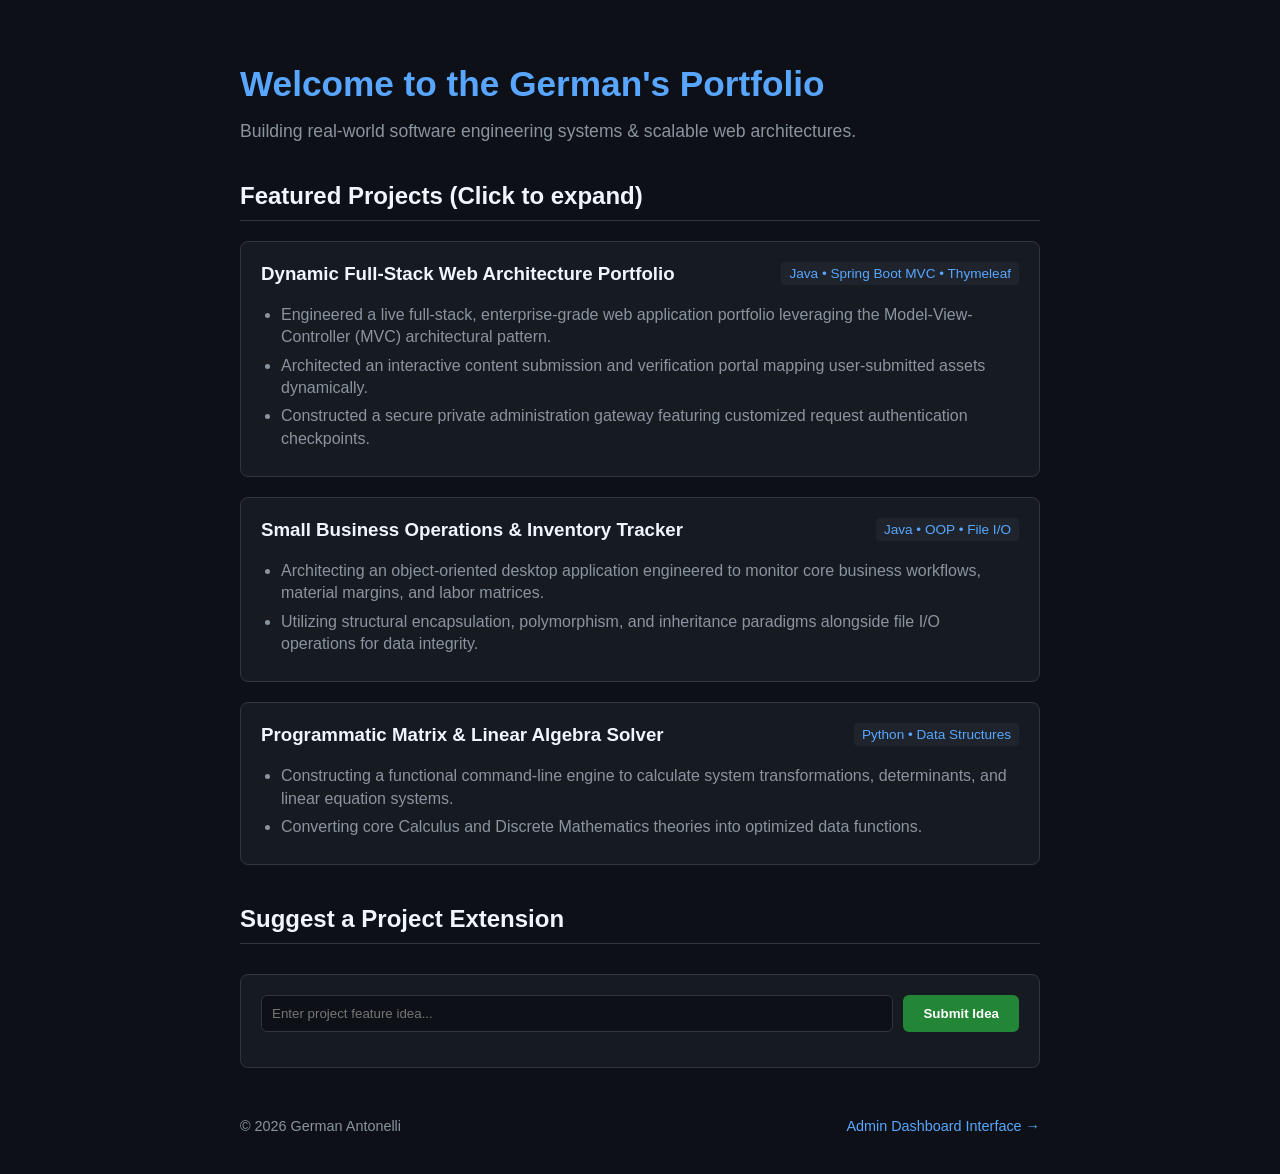
==== index.html @ 32716937 "Fix idea submission endpoint" ====
<!DOCTYPE html>
<html lang="en">
<head>
    <!-- Lets the page display letters and symbols correctly. -->
    <meta charset="UTF-8">

    <!-- Makes the layout fit phones, tablets, and desktop screens. -->
    <meta name="viewport" content="width=device-width, initial-scale=1.0">

    <!-- Text shown in the browser tab. -->
    <title>German Antonelli | Portfolio</title>

    <style>
        /* Include padding and borders inside an element's declared width. */
        * {
            box-sizing: border-box;
        }

        /* Set the default font, colors, and spacing for the entire page. */
        body {
            font-family: 'Segoe UI', sans-serif;
            background-color: #0d1117;
            color: #c9d1d9;
            margin: 0;
            padding: 40px 20px;
        }

        /* Center the page content and prevent it from getting too wide. */
        .container {
            max-width: 800px;
            margin: 0 auto;
        }

        /* Style the main name heading. */
        h1 {
            color: #58a6ff;
            font-size: 2.2rem;
            margin-bottom: 8px;
        }

        /* Style the short description below the name. */
        .subtitle {
            color: #8b949e;
            font-size: 1.1rem;
            margin-bottom: 35px;
        }

        /* Style section headings such as "Featured Projects." */
        h2 {
            color: #f0f6fc;
            border-bottom: 1px solid #30363d;
            padding-bottom: 10px;
            margin-top: 40px;
        }

        /* Give each project its card appearance and hover animation. */
        .project-card {
            background-color: #161b22;
            border: 1px solid #30363d;
            border-radius: 8px;
            padding: 20px;
            margin-bottom: 20px;
            cursor: pointer;
            transition:
                transform 0.2s ease,
                border-color 0.2s ease,
                background-color 0.2s ease;
        }

        /* Highlight a project when hovered over or selected with a keyboard. */
        .project-card:hover,
        .project-card:focus-visible {
            transform: translateY(-2px);
            border-color: #58a6ff;
            background-color: #1f242c;
        }

        /* Place the project title and technology label on the same row. */
        .project-card h3 {
            margin-top: 0;
            color: #f0f6fc;
            display: flex;
            justify-content: space-between;
            align-items: center;
            gap: 15px;
        }

        /* Style the label showing which technologies a project uses. */
        .tech-stack {
            font-size: 0.85rem;
            color: #58a6ff;
            background-color: #1f242c;
            padding: 4px 8px;
            border-radius: 4px;
            font-weight: normal;
        }

        /* Format the lists inside project cards. */
        .project-card ul {
            margin: 10px 0 0;
            padding-left: 20px;
            color: #8b949e;
        }

        /* Add breathing room between project description items. */
        .project-card li {
            margin-bottom: 6px;
            line-height: 1.4;
        }

        /* Give the idea submission form its own card. */
        .form-section {
            background-color: #161b22;
            border: 1px solid #30363d;
            border-radius: 8px;
            padding: 20px;
            margin-top: 30px;
        }

        /* Put the text field and submit button next to each other. */
        .form-group {
            display: flex;
            gap: 10px;
        }

        /* Style the field where visitors type an idea. */
        input[type="text"] {
            flex: 1;
            min-width: 0;
            padding: 10px;
            background-color: #0d1117;
            border: 1px solid #30363d;
            border-radius: 6px;
            color: white;
        }

        /* Style the form's submit button. */
        .submit-btn {
            padding: 10px 20px;
            background-color: #238636;
            color: white;
            border: none;
            border-radius: 6px;
            font-weight: bold;
            cursor: pointer;
        }

        /* Change the button color when hovered over. */
        .submit-btn:hover {
            background-color: #2ea043;
        }

        /* Show that the button is unavailable while a request is running. */
        .submit-btn:disabled {
            opacity: 0.6;
            cursor: wait;
        }

        /* Style the success or error message below the form. */
        #form-status {
            margin-bottom: 0;
            color: #8b949e;
            font-size: 0.9rem;
        }

        /* Arrange the copyright text and admin link in the footer. */
        footer {
            margin-top: 50px;
            display: flex;
            justify-content: space-between;
            gap: 16px;
            color: #8b949e;
            font-size: 0.9rem;
        }

        /* Set the color and remove underlines from links. */
        a {
            color: #58a6ff;
            text-decoration: none;
        }

        /*
         * The modal overlay covers the screen.
         * It starts invisible and does not receive clicks until opened.
         */
        .modal-overlay {
            position: fixed;
            inset: 0;
            padding: 20px;
            background-color: rgba(0, 0, 0, 0.75);
            backdrop-filter: blur(8px);
            display: flex;
            justify-content: center;
            align-items: center;
            opacity: 0;
            pointer-events: none;
            transition: opacity 0.3s ease;
            z-index: 9999;
        }

        /* JavaScript adds this class to show the modal. */
        .modal-overlay.is-active {
            opacity: 1;
            pointer-events: auto;
        }

        /* Style the box displayed in the middle of the modal. */
        .modal-content {
            background-color: #161b22;
            border: 1px solid #30363d;
            padding: 40px;
            border-radius: 12px;
            max-width: 450px;
            width: 100%;
            position: relative;
            text-align: center;
            color: #f0f6fc;
            transform: translateY(20px);
            transition: transform 0.3s ease;
        }

        /* Slide the box into place when the modal opens. */
        .modal-overlay.is-active .modal-content {
            transform: translateY(0);
        }

        /* Position and style the X button in the modal. */
        .close-button {
            position: absolute;
            top: 15px;
            right: 20px;
            background: none;
            border: none;
            color: #8b949e;
            font-size: 28px;
            cursor: pointer;
        }

        /* Brighten the X button when hovered over. */
        .close-button:hover {
            color: #f0f6fc;
        }

        /* Animate the rocket icon in the modal. */
        .spinner-icon {
            font-size: 40px;
            margin-bottom: 15px;
            animation: float 3s ease-in-out infinite;
        }

        /* Style the "Development Phase" label. */
        .modal-status-badge {
            display: inline-block;
            background: #1f242c;
            color: #58a6ff;
            border: 1px solid #30363d;
            padding: 4px 12px;
            border-radius: 20px;
            font-size: 12px;
            font-weight: 600;
            margin: 10px 0 20px;
        }

        /* Create the track behind the decorative progress bar. */
        .progress-bar-container {
            background: #0d1117;
            height: 6px;
            border-radius: 3px;
            margin-top: 25px;
            overflow: hidden;
            border: 1px solid #30363d;
        }

        /* Fill 75% of the decorative progress bar. */
        .progress-bar {
            background: linear-gradient(90deg, #58a6ff, #bc8cff);
            width: 75%;
            height: 100%;
        }

        /* Move the rocket slightly up and down. */
        @keyframes float {
            0%, 100% {
                transform: translateY(0);
            }

            50% {
                transform: translateY(-10px);
            }
        }

        /* Stack elements vertically when the screen is narrow. */
        @media (max-width: 600px) {
            .project-card h3 {
                flex-direction: column;
                align-items: flex-start;
            }

            .form-group {
                flex-direction: column;
            }
        }

        /* Respect a visitor's system setting to reduce animation. */
        @media (prefers-reduced-motion: reduce) {
            *, *::before, *::after {
                animation: none !important;
                transition: none !important;
            }
        }
    </style>
</head>

<body>
    <!-- Main content of the portfolio. -->
    <main class="container">
        <!-- Introduction shown at the top of the page. -->
        <h1>Welcome to the German's Portfolio</h1>
        <p class="subtitle">
            Building real-world software engineering systems &amp; scalable web architectures.
        </p>

        <!-- Project cards open the coming-soon modal when clicked. -->
        <h2>Featured Projects (Click to expand)</h2>

        <!-- Project 1: its data-project-title becomes the modal title. -->
        <div
            class="project-card"
            role="button"
            tabindex="0"
            data-project-title="Dynamic Full-Stack Web Architecture Portfolio"
        >
            <h3>
                Dynamic Full-Stack Web Architecture Portfolio
                <span class="tech-stack">Java • Spring Boot MVC • Thymeleaf</span>
            </h3>
            <ul>
                <li>Engineered a live full-stack, enterprise-grade web application portfolio leveraging the Model-View-Controller (MVC) architectural pattern.</li>
                <li>Architected an interactive content submission and verification portal mapping user-submitted assets dynamically.</li>
                <li>Constructed a secure private administration gateway featuring customized request authentication checkpoints.</li>
            </ul>
        </div>

        <!-- Project 2: the inventory tracker. -->
        <div
            class="project-card"
            role="button"
            tabindex="0"
            data-project-title="Small Business Operations &amp; Inventory Tracker"
        >
            <h3>
                Small Business Operations &amp; Inventory Tracker
                <span class="tech-stack">Java • OOP • File I/O</span>
            </h3>
            <ul>
                <li>Architecting an object-oriented desktop application engineered to monitor core business workflows, material margins, and labor matrices.</li>
                <li>Utilizing structural encapsulation, polymorphism, and inheritance paradigms alongside file I/O operations for data integrity.</li>
            </ul>
        </div>

        <!-- Project 3: the matrix and algebra solver. -->
        <div
            class="project-card"
            role="button"
            tabindex="0"
            data-project-title="Programmatic Matrix &amp; Linear Algebra Solver"
        >
            <h3>
                Programmatic Matrix &amp; Linear Algebra Solver
                <span class="tech-stack">Python • Data Structures</span>
            </h3>
            <ul>
                <li>Constructing a functional command-line engine to calculate system transformations, determinants, and linear equation systems.</li>
                <li>Converting core Calculus and Discrete Mathematics theories into optimized data functions.</li>
            </ul>
        </div>

        <!-- Visitors can send a project idea to the backend through this form. -->
        <h2>Suggest a Project Extension</h2>
        <div class="form-section">
            <form id="idea-form" class="form-group">
                <!-- The required field prevents an empty submission. -->
                <input
                    type="text"
                    name="idea"
                    aria-label="Project feature idea"
                    placeholder="Enter project feature idea..."
                    required
                >

                <!-- JavaScript temporarily disables this button during submission. -->
                <button type="submit" class="submit-btn">Submit Idea</button>
            </form>

            <!-- JavaScript writes submission updates here. -->
            <p id="form-status" role="status" aria-live="polite"></p>
        </div>

        <!-- The admin link expects a login.html file in this directory. -->
        <footer>
            <span>© 2026 German Antonelli</span>
            <a href="./login.html">Admin Dashboard Interface →</a>
        </footer>
    </main>

    <!-- Hidden modal that appears when someone opens a project card. -->
    <div id="coming-soon-modal" class="modal-overlay" aria-hidden="true">
        <div
            class="modal-content"
            role="dialog"
            aria-modal="true"
            aria-labelledby="modal-project-title"
            tabindex="-1"
        >
            <!-- Button used to close the modal. -->
            <button id="close-modal-btn" class="close-button" aria-label="Close modal">
                &times;
            </button>

            <!-- Decorative icon and project status. -->
            <div class="spinner-icon" aria-hidden="true">🚀</div>
            <h2 id="modal-project-title">Project Name</h2>
            <p class="modal-status-badge">Development Phase</p>

            <!-- Message displayed for every project. -->
            <p>
                I am currently polishing the code and fine-tuning the details
                for this project. Check back soon for the live interactive demo!
            </p>

            <!-- Decorative progress bar; its percentage is set in the CSS. -->
            <div class="progress-bar-container">
                <div class="progress-bar"></div>
            </div>
        </div>
    </div>

    <script>
        // Base URL of the backend that receives project ideas.
        const API_BASE_URL = 'https://portfolio-j3hj.onrender.com';

        // Save references to modal elements used by multiple functions.
        const modal = document.getElementById('coming-soon-modal');
        const modalTitle = document.getElementById('modal-project-title');
        const closeBtn = document.getElementById('close-modal-btn');

        // Remember which project card was selected so focus can return to it.
        let previousFocus;

        // Display the modal and insert the selected project's title.
        function openModal(card) {
            previousFocus = card;
            modalTitle.textContent = card.dataset.projectTitle;
            modal.classList.add('is-active');
            modal.setAttribute('aria-hidden', 'false');
            closeBtn.focus();
        }

        // Hide the modal and return keyboard focus to the project card.
        function closeModal() {
            modal.classList.remove('is-active');
            modal.setAttribute('aria-hidden', 'true');
            previousFocus?.focus();
        }

        // Set up mouse and keyboard activation for every project card.
        document.querySelectorAll('.project-card').forEach(card => {
            // Open the modal when the card is clicked.
            card.addEventListener('click', () => openModal(card));

            // Enter and Space also open the modal for keyboard users.
            card.addEventListener('keydown', event => {
                if (event.key === 'Enter' || event.key === ' ') {
                    event.preventDefault();
                    openModal(card);
                }
            });
        });

        // Close the modal when its X button is clicked.
        closeBtn.addEventListener('click', closeModal);

        // Close the modal when the dark area outside its content is clicked.
        modal.addEventListener('click', event => {
            if (event.target === modal) {
                closeModal();
            }
        });

        // Support Escape to close and keep keyboard focus inside the modal.
        document.addEventListener('keydown', event => {
            // Ignore these keys while the modal is closed.
            if (!modal.classList.contains('is-active')) return;

            if (event.key === 'Escape') {
                closeModal();
            }

            // The close button is currently the modal's only focusable control.
            if (event.key === 'Tab') {
                event.preventDefault();
                closeBtn.focus();
            }
        });

        // Handle the project idea form without reloading the page.
        document.getElementById('idea-form').addEventListener(
            'submit',
            async event => {
                // Stop the browser from submitting the form the traditional way.
                event.preventDefault();

                // Read the form, remove surrounding whitespace, and find the status area.
                const form = event.currentTarget;
                const idea = form.elements.idea.value.trim();
                const status = document.getElementById('form-status');

                // Do not send an empty or whitespace-only idea.
                if (!idea) return;

                // Prevent duplicate submissions while waiting for the backend.
                const submitButton = form.querySelector('button[type="submit"]');
                submitButton.disabled = true;
                status.textContent = 'Submitting idea...';

                try {
                    // Send the idea as JSON to the backend endpoint.
                    const response = await fetch(`${API_BASE_URL}/api/add-project`, {
                        method: 'POST',
                        headers: {
                            'Content-Type': 'application/json'
                        },
                        body: JSON.stringify({ projectName: idea })
                    });

                    // fetch() does not automatically throw for HTTP errors.
                    if (!response.ok) {
                        throw new Error(`HTTP ${response.status}`);
                    }

                    // Confirm success and clear the input only after acceptance.
                    status.textContent = 'Idea submitted successfully!';
                    form.reset();
                } catch (error) {
                    // Show a useful message if the server or connection fails.
                    status.textContent =
                        'Could not submit your idea. Please try again later.';
                    console.error('Error submitting idea:', error);
                } finally {
                    // Allow another attempt whether the request succeeded or failed.
                    submitButton.disabled = false;
                }
            }
        );
    </script>
</body>
</html>
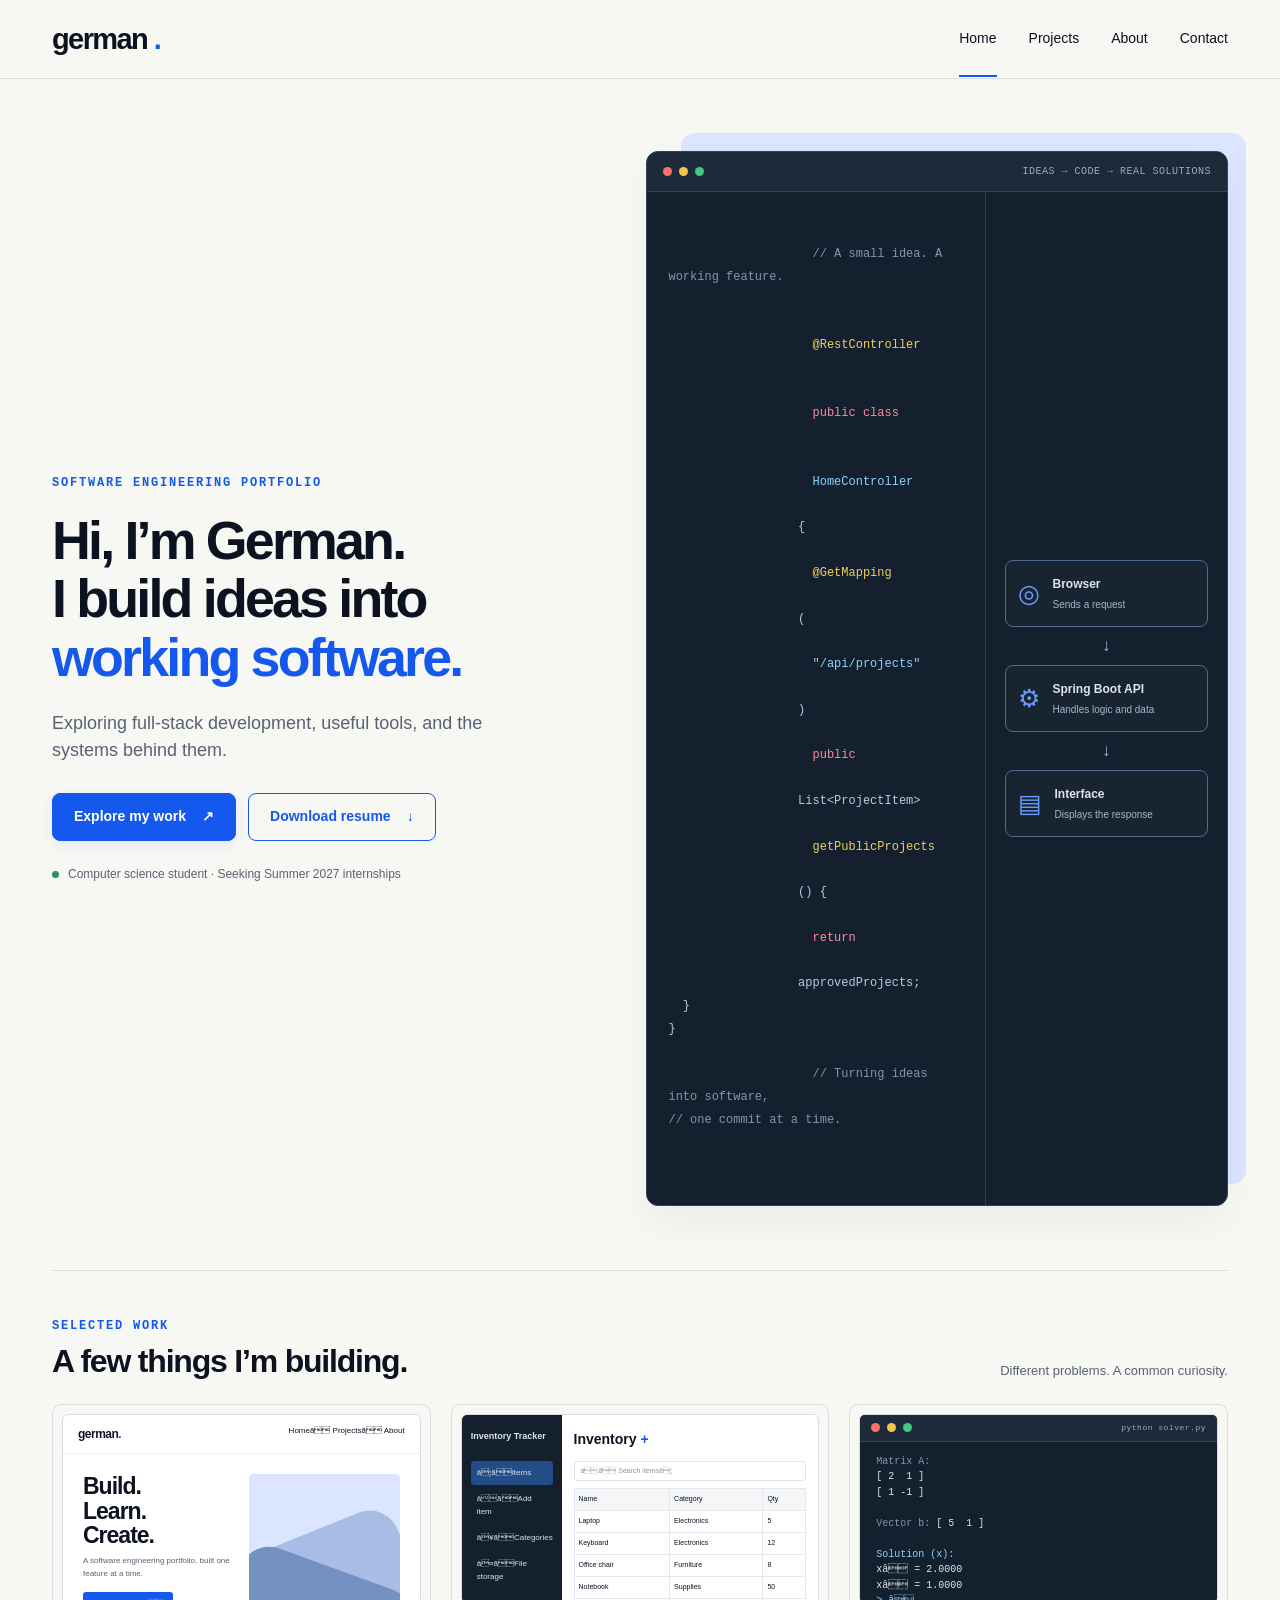
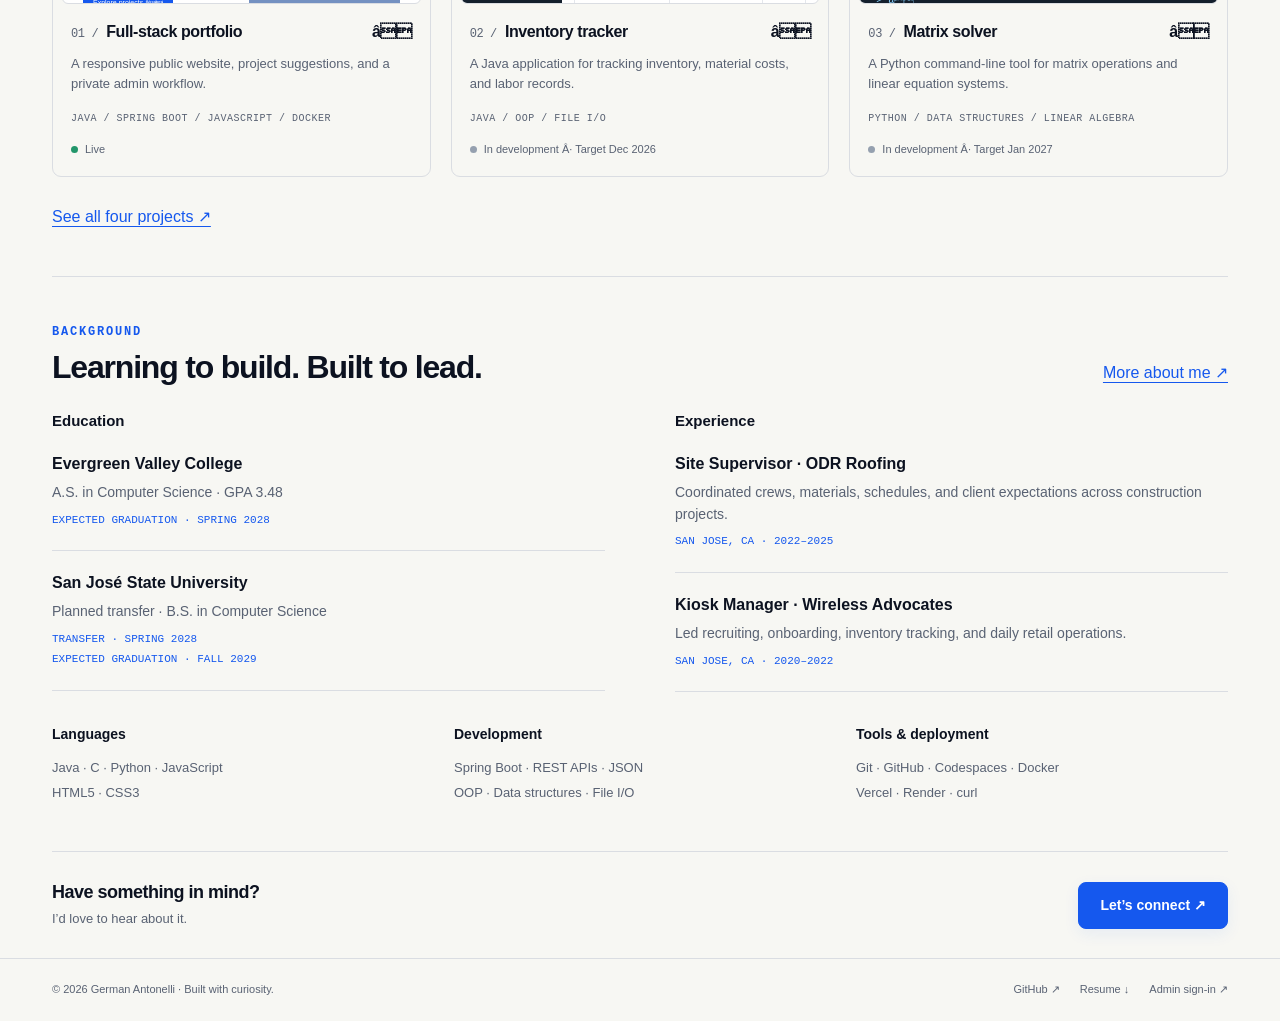
==== commit d1cfee97: "Update interactive portfolio website" ====
--- a/index.html
+++ b/index.html
@@ -1,557 +1,526 @@
 <!DOCTYPE html>
 <html lang="en">
-<head>
-    <!-- Lets the page display letters and symbols correctly. -->
-    <meta charset="UTF-8">
-
-    <!-- Makes the layout fit phones, tablets, and desktop screens. -->
-    <meta name="viewport" content="width=device-width, initial-scale=1.0">
-
-    <!-- Text shown in the browser tab. -->
-    <title>German Antonelli | Portfolio</title>
-
-    <style>
-        /* Include padding and borders inside an element's declared width. */
-        * {
-            box-sizing: border-box;
-        }
-
-        /* Set the default font, colors, and spacing for the entire page. */
-        body {
-            font-family: 'Segoe UI', sans-serif;
-            background-color: #0d1117;
-            color: #c9d1d9;
-            margin: 0;
-            padding: 40px 20px;
-        }
-
-        /* Center the page content and prevent it from getting too wide. */
-        .container {
-            max-width: 800px;
-            margin: 0 auto;
-        }
-
-        /* Style the main name heading. */
-        h1 {
-            color: #58a6ff;
-            font-size: 2.2rem;
-            margin-bottom: 8px;
-        }
-
-        /* Style the short description below the name. */
-        .subtitle {
-            color: #8b949e;
-            font-size: 1.1rem;
-            margin-bottom: 35px;
-        }
-
-        /* Style section headings such as "Featured Projects." */
-        h2 {
-            color: #f0f6fc;
-            border-bottom: 1px solid #30363d;
-            padding-bottom: 10px;
-            margin-top: 40px;
-        }
-
-        /* Give each project its card appearance and hover animation. */
-        .project-card {
-            background-color: #161b22;
-            border: 1px solid #30363d;
-            border-radius: 8px;
-            padding: 20px;
-            margin-bottom: 20px;
-            cursor: pointer;
-            transition:
-                transform 0.2s ease,
-                border-color 0.2s ease,
-                background-color 0.2s ease;
-        }
-
-        /* Highlight a project when hovered over or selected with a keyboard. */
-        .project-card:hover,
-        .project-card:focus-visible {
-            transform: translateY(-2px);
-            border-color: #58a6ff;
-            background-color: #1f242c;
-        }
-
-        /* Place the project title and technology label on the same row. */
-        .project-card h3 {
-            margin-top: 0;
-            color: #f0f6fc;
-            display: flex;
-            justify-content: space-between;
-            align-items: center;
-            gap: 15px;
-        }
-
-        /* Style the label showing which technologies a project uses. */
-        .tech-stack {
-            font-size: 0.85rem;
-            color: #58a6ff;
-            background-color: #1f242c;
-            padding: 4px 8px;
-            border-radius: 4px;
-            font-weight: normal;
-        }
-
-        /* Format the lists inside project cards. */
-        .project-card ul {
-            margin: 10px 0 0;
-            padding-left: 20px;
-            color: #8b949e;
-        }
-
-        /* Add breathing room between project description items. */
-        .project-card li {
-            margin-bottom: 6px;
-            line-height: 1.4;
-        }
-
-        /* Give the idea submission form its own card. */
-        .form-section {
-            background-color: #161b22;
-            border: 1px solid #30363d;
-            border-radius: 8px;
-            padding: 20px;
-            margin-top: 30px;
-        }
-
-        /* Put the text field and submit button next to each other. */
-        .form-group {
-            display: flex;
-            gap: 10px;
-        }
-
-        /* Style the field where visitors type an idea. */
-        input[type="text"] {
-            flex: 1;
-            min-width: 0;
-            padding: 10px;
-            background-color: #0d1117;
-            border: 1px solid #30363d;
-            border-radius: 6px;
-            color: white;
-        }
-
-        /* Style the form's submit button. */
-        .submit-btn {
-            padding: 10px 20px;
-            background-color: #238636;
-            color: white;
-            border: none;
-            border-radius: 6px;
-            font-weight: bold;
-            cursor: pointer;
-        }
-
-        /* Change the button color when hovered over. */
-        .submit-btn:hover {
-            background-color: #2ea043;
-        }
-
-        /* Show that the button is unavailable while a request is running. */
-        .submit-btn:disabled {
-            opacity: 0.6;
-            cursor: wait;
-        }
-
-        /* Style the success or error message below the form. */
-        #form-status {
-            margin-bottom: 0;
-            color: #8b949e;
-            font-size: 0.9rem;
-        }
-
-        /* Arrange the copyright text and admin link in the footer. */
-        footer {
-            margin-top: 50px;
-            display: flex;
-            justify-content: space-between;
-            gap: 16px;
-            color: #8b949e;
-            font-size: 0.9rem;
-        }
-
-        /* Set the color and remove underlines from links. */
-        a {
-            color: #58a6ff;
-            text-decoration: none;
-        }
-
-        /*
-         * The modal overlay covers the screen.
-         * It starts invisible and does not receive clicks until opened.
-         */
-        .modal-overlay {
-            position: fixed;
-            inset: 0;
-            padding: 20px;
-            background-color: rgba(0, 0, 0, 0.75);
-            backdrop-filter: blur(8px);
-            display: flex;
-            justify-content: center;
-            align-items: center;
-            opacity: 0;
-            pointer-events: none;
-            transition: opacity 0.3s ease;
-            z-index: 9999;
-        }
-
-        /* JavaScript adds this class to show the modal. */
-        .modal-overlay.is-active {
-            opacity: 1;
-            pointer-events: auto;
-        }
-
-        /* Style the box displayed in the middle of the modal. */
-        .modal-content {
-            background-color: #161b22;
-            border: 1px solid #30363d;
-            padding: 40px;
-            border-radius: 12px;
-            max-width: 450px;
-            width: 100%;
-            position: relative;
-            text-align: center;
-            color: #f0f6fc;
-            transform: translateY(20px);
-            transition: transform 0.3s ease;
-        }
-
-        /* Slide the box into place when the modal opens. */
-        .modal-overlay.is-active .modal-content {
-            transform: translateY(0);
-        }
-
-        /* Position and style the X button in the modal. */
-        .close-button {
-            position: absolute;
-            top: 15px;
-            right: 20px;
-            background: none;
-            border: none;
-            color: #8b949e;
-            font-size: 28px;
-            cursor: pointer;
-        }
-
-        /* Brighten the X button when hovered over. */
-        .close-button:hover {
-            color: #f0f6fc;
-        }
-
-        /* Animate the rocket icon in the modal. */
-        .spinner-icon {
-            font-size: 40px;
-            margin-bottom: 15px;
-            animation: float 3s ease-in-out infinite;
-        }
-
-        /* Style the "Development Phase" label. */
-        .modal-status-badge {
-            display: inline-block;
-            background: #1f242c;
-            color: #58a6ff;
-            border: 1px solid #30363d;
-            padding: 4px 12px;
-            border-radius: 20px;
-            font-size: 12px;
-            font-weight: 600;
-            margin: 10px 0 20px;
-        }
-
-        /* Create the track behind the decorative progress bar. */
-        .progress-bar-container {
-            background: #0d1117;
-            height: 6px;
-            border-radius: 3px;
-            margin-top: 25px;
-            overflow: hidden;
-            border: 1px solid #30363d;
-        }
-
-        /* Fill 75% of the decorative progress bar. */
-        .progress-bar {
-            background: linear-gradient(90deg, #58a6ff, #bc8cff);
-            width: 75%;
-            height: 100%;
-        }
-
-        /* Move the rocket slightly up and down. */
-        @keyframes float {
-            0%, 100% {
-                transform: translateY(0);
-            }
-
-            50% {
-                transform: translateY(-10px);
-            }
-        }
-
-        /* Stack elements vertically when the screen is narrow. */
-        @media (max-width: 600px) {
-            .project-card h3 {
-                flex-direction: column;
-                align-items: flex-start;
-            }
-
-            .form-group {
-                flex-direction: column;
-            }
-        }
-
-        /* Respect a visitor's system setting to reduce animation. */
-        @media (prefers-reduced-motion: reduce) {
-            *, *::before, *::after {
-                animation: none !important;
-                transition: none !important;
-            }
-        }
-    </style>
-</head>
-
-<body>
-    <!-- Main content of the portfolio. -->
-    <main class="container">
-        <!-- Introduction shown at the top of the page. -->
-        <h1>Welcome to the German's Portfolio</h1>
-        <p class="subtitle">
-            Building real-world software engineering systems &amp; scalable web architectures.
+  <head>
+    <meta charset="utf-8">
+    <meta name="viewport" content="width=device-width, initial-scale=1">
+    <meta name="description" content="German Antonelli — computer science student building web applications and practical software tools. Explore projects, experience, and education.">
+    <meta name="theme-color" content="#f7f7f3">
+    <title>
+      German Antonelli | Software Engineering Portfolio
+    </title>
+    <link rel="stylesheet" href="./styles.css">
+  </head>
+  <body>
+    <a href="#main" class="skip">
+      Skip to content
+    </a>
+    <header>
+      <div class="wrap nav">
+        <a class="brand" href="#home" aria-label="German Antonelli home">
+          german
+          <span class="blue">
+            .
+          </span>
+        </a>
+        <nav aria-label="Main navigation">
+          <a href="#home" data-page="home">
+            Home
+          </a>
+          <a href="#projects" data-page="projects">
+            Projects
+          </a>
+          <a href="#about" data-page="about">
+            About
+          </a>
+          <a href="#contact" data-page="contact">
+            Contact
+          </a>
+        </nav>
+      </div>
+    </header>
+    <main id="main" class="wrap" tabindex="-1">
+      <section id="home" class="view" aria-label="Home">
+        <div class="hero">
+          <div>
+            <div class="eyebrow">
+              Software engineering portfolio
+            </div>
+            <h1>
+              Hi, I’m German.
+              <br>
+              I build ideas into
+              <br>
+              <span class="blue">
+                working software.
+              </span>
+            </h1>
+            <p>
+              Exploring full-stack development, useful tools, and the systems behind them.
+            </p>
+            <div class="actions">
+              <a href="#projects" class="btn primary">
+                Explore my work
+                <span aria-hidden="true">
+                  ↗
+                </span>
+              </a>
+              <a href="./resume.pdf" class="btn" download>
+                Download resume
+                <span aria-hidden="true">
+                  ↓
+                </span>
+              </a>
+            </div>
+            <div class="availability">
+              <span class="dot green">
+              </span>
+              Computer science student · Seeking Summer 2027 internships
+            </div>
+          </div>
+          <div class="hero-art">
+            <div class="window">
+              <div class="window-bar">
+                <span class="traffic">
+                </span>
+                <span class="traffic">
+                </span>
+                <span class="traffic">
+                </span>
+                <span class="window-label">
+                  IDEAS → CODE → REAL SOLUTIONS
+                </span>
+              </div>
+              <div class="architecture">
+                <pre class="code">
+                  <span class="comment">
+                    // A small idea. A working feature.
+                  </span>
+                  <span class="yellow">
+                    @RestController
+                  </span>
+                  <span class="pink">
+                    public class
+                  </span>
+                  <span class="cyan">
+                    HomeController
+                  </span>
+                  {
+                  <span class="yellow">
+                    @GetMapping
+                  </span>
+                  (
+                  <span class="cyan">
+                    "/api/projects"
+                  </span>
+                  )
+                  <span class="pink">
+                    public
+                  </span>
+                  List&lt;ProjectItem&gt;
+                  <span class="yellow">
+                    getPublicProjects
+                  </span>
+                  () {
+                  <span class="pink">
+                    return
+                  </span>
+                  approvedProjects;
+  }
+}
+                  <span class="comment">
+                    // Turning ideas into software,
+// one commit at a time.
+                  </span>
+                </pre>
+                <div class="flow">
+                  <div class="flow-node">
+                    <span class="flow-icon" aria-hidden="true">
+                      ◎
+                    </span>
+                    <div>
+                      <strong>
+                        Browser
+                      </strong>
+                      <small>
+                        Sends a request
+                      </small>
+                    </div>
+                  </div>
+                  <div class="flow-arrow" aria-hidden="true">
+                    ↓
+                  </div>
+                  <div class="flow-node">
+                    <span class="flow-icon" aria-hidden="true">
+                      ⚙
+                    </span>
+                    <div>
+                      <strong>
+                        Spring Boot API
+                      </strong>
+                      <small>
+                        Handles logic and data
+                      </small>
+                    </div>
+                  </div>
+                  <div class="flow-arrow" aria-hidden="true">
+                    ↓
+                  </div>
+                  <div class="flow-node">
+                    <span class="flow-icon" aria-hidden="true">
+                      ▤
+                    </span>
+                    <div>
+                      <strong>
+                        Interface
+                      </strong>
+                      <small>
+                        Displays the response
+                      </small>
+                    </div>
+                  </div>
+                </div>
+              </div>
+            </div>
+          </div>
+        </div>
+        <section class="section">
+          <div class="section-head">
+            <div>
+              <div class="eyebrow">
+                Selected work
+              </div>
+              <h2>
+                A few things I’m building.
+              </h2>
+            </div>
+            <p>
+              Different problems. A common curiosity.
+            </p>
+          </div>
+          <div class="cards" id="home-projects">
+          </div>
+          <div class="actions">
+            <a href="#projects" class="text-link">
+              See all four projects ↗
+            </a>
+          </div>
+        </section>
+        <section class="section">
+          <div class="section-head">
+            <div>
+              <div class="eyebrow">
+                Background
+              </div>
+              <h2>
+                Learning to build. Built to lead.
+              </h2>
+            </div>
+            <a href="#about" class="text-link">
+              More about me ↗
+            </a>
+          </div>
+          <div class="resume-grid">
+            <div>
+              <h3>
+                Education
+              </h3>
+              <div class="entry">
+                <strong>
+                  Evergreen Valley College
+                </strong>
+                <p>
+                  A.S. in Computer Science · GPA 3.48
+                </p>
+                <div class="meta">
+                  EXPECTED GRADUATION · SPRING 2028
+                </div>
+              </div>
+              <div class="entry">
+                <strong>
+                  San José State University
+                </strong>
+                <p>
+                  Planned transfer · B.S. in Computer Science
+                </p>
+                <div class="meta">
+                  TRANSFER · SPRING 2028
+                  <br>
+                  EXPECTED GRADUATION · FALL 2029
+                </div>
+              </div>
+            </div>
+            <div>
+              <h3>
+                Experience
+              </h3>
+              <div class="entry">
+                <strong>
+                  Site Supervisor · ODR Roofing
+                </strong>
+                <p>
+                  Coordinated crews, materials, schedules, and client expectations across construction projects.
+                </p>
+                <div class="meta">
+                  SAN JOSE, CA · 2022–2025
+                </div>
+              </div>
+              <div class="entry">
+                <strong>
+                  Kiosk Manager · Wireless Advocates
+                </strong>
+                <p>
+                  Led recruiting, onboarding, inventory tracking, and daily retail operations.
+                </p>
+                <div class="meta">
+                  SAN JOSE, CA · 2020–2022
+                </div>
+              </div>
+            </div>
+          </div>
+          <div class="skill-groups">
+            <div>
+              <h3>
+                Languages
+              </h3>
+              <p>
+                Java · C · Python · JavaScript
+                <br>
+                HTML5 · CSS3
+              </p>
+            </div>
+            <div>
+              <h3>
+                Development
+              </h3>
+              <p>
+                Spring Boot · REST APIs · JSON
+                <br>
+                OOP · Data structures · File I/O
+              </p>
+            </div>
+            <div>
+              <h3>
+                Tools & deployment
+              </h3>
+              <p>
+                Git · GitHub · Codespaces · Docker
+                <br>
+                Vercel · Render · curl
+              </p>
+            </div>
+          </div>
+        </section>
+      </section>
+      <section id="projects" class="view" hidden aria-label="Projects">
+        <div class="page-intro">
+          <div class="eyebrow">
+            The portfolio
+          </div>
+          <h1>
+            Built to solve.
+            <span class="blue">
+              Made to learn.
+            </span>
+          </h1>
+          <p>
+            A closer look at the projects I’m building and the thinking behind them. Open a project to explore its details and interactive preview.
+          </p>
+        </div>
+        <div class="project-list" id="project-list">
+        </div>
+      </section>
+      <section id="about" class="view" hidden aria-label="About">
+        <div class="page-intro">
+          <div class="eyebrow">
+            A little context
+          </div>
+          <h1>
+            Curiosity,
+            <span class="blue">
+              with follow-through.
+            </span>
+          </h1>
+          <p>
+            I’m German Antonelli, a computer science student in San Jose working toward a career in software engineering. I like breaking problems into smaller pieces, understanding why a solution works, and turning ideas into things people can use.
+          </p>
+        </div>
+        <div class="resume-grid section">
+          <div>
+            <h3>
+              From operations to software
+            </h3>
+            <div class="entry">
+              <strong>
+                Building on practical experience
+              </strong>
+              <p>
+                Leading construction crews and managing a retail team taught me to coordinate people, keep track of details, and solve problems under changing conditions. Those experiences now inform the tools I’m building.
+              </p>
+            </div>
+            <div class="entry">
+              <strong>
+                Learning through real projects
+              </strong>
+              <p>
+                My portfolio connects a static frontend to a Spring Boot API. Working through routing, cross-origin requests, deployment, and admin authentication gave me a clearer understanding of how the pieces fit together.
+              </p>
+            </div>
+          </div>
+          <div>
+            <h3>
+              Education & direction
+            </h3>
+            <div class="entry">
+              <strong>
+                Evergreen Valley College
+              </strong>
+              <p>
+                A.S. in Computer Science · GPA 3.48
+              </p>
+              <div class="meta">
+                EXPECTED GRADUATION · SPRING 2028
+              </div>
+              <p>
+                Coursework: Java, C, Python, calculus, discrete mathematics, and engineering.
+              </p>
+            </div>
+            <div class="entry">
+              <strong>
+                San José State University
+              </strong>
+              <p>
+                Planned transfer in Spring 2028.
+                <br>
+                B.S. in Computer Science, expected Fall 2029.
+              </p>
+            </div>
+            <a class="btn primary" href="./resume.pdf" download>
+              Download my resume ↓
+            </a>
+          </div>
+        </div>
+      </section>
+      <section id="contact" class="view" hidden aria-label="Contact">
+        <div class="page-intro">
+          <div class="eyebrow">
+            Let’s connect
+          </div>
+          <h1>
+            Have something
+            <span class="blue">
+              in mind?
+            </span>
+          </h1>
+          <p>
+            Internships, project ideas, or a conversation about building useful software—I’d love to hear from you.
+          </p>
+        </div>
+        <div class="contact-grid">
+          <div class="contact-card">
+            <h2>
+              Start a conversation.
+            </h2>
+            <p>
+              Send an email or find me on GitHub and LinkedIn.
+            </p>
+            <p>
+              <a class="text-link" href="mailto:german.antonelli11@gmail.com">
+                german.antonelli11@gmail.com ↗
+              </a>
+            </p>
+            <div class="actions">
+              <a class="btn" href="https://github.com/germanantonelli11-cloud" target="_blank" rel="noopener noreferrer">
+                GitHub ↗
+              </a>
+              <a class="btn" href="https://www.linkedin.com/in/german-antonelli-46483816a" target="_blank" rel="noopener noreferrer">
+                LinkedIn ↗
+              </a>
+            </div>
+          </div>
+          <div class="contact-card">
+            <h2>
+              Suggest a project idea.
+            </h2>
+            <p>
+              Your idea will be sent to my backend for review.
+            </p>
+            <form id="idea-form">
+              <label for="idea">
+                Project or feature idea
+              </label>
+              <input class="field" id="idea" name="idea" maxlength="500" placeholder="What would you like to see built?" required>
+              <button class="btn primary" type="submit">
+                Submit idea ↗
+              </button>
+              <p class="form-status" id="form-status" role="status" aria-live="polite">
+              </p>
+            </form>
+          </div>
+        </div>
+      </section>
+      <div class="bottom-cta">
+        <div>
+          <strong>
+            Have something in mind?
+          </strong>
+          <p>
+            I’d love to hear about it.
+          </p>
+        </div>
+        <a href="#contact" class="btn primary">
+          Let’s connect ↗
+        </a>
+      </div>
+    </main>
+    <footer>
+      <div class="wrap footer-inner">
+        <span>
+          © 2026 German Antonelli · Built with curiosity.
+        </span>
+        <div class="footer-links">
+          <a href="https://github.com/germanantonelli11-cloud" target="_blank" rel="noopener noreferrer">
+            GitHub ↗
+          </a>
+          <a href="./resume.pdf" download>
+            Resume ↓
+          </a>
+          <a href="./login.html">
+            Admin sign-in ↗
+          </a>
+        </div>
+      </div>
+    </footer>
+    <dialog id="project-modal" aria-labelledby="modal-title">
+      <div class="modal-head">
+        <div class="eyebrow" id="modal-number">
+        </div>
+        <button class="close" id="close-modal" aria-label="Close project">
+          ×
+        </button>
+        <h2 id="modal-title">
+        </h2>
+        <p id="modal-subtitle">
         </p>
-
-        <!-- Project cards open the coming-soon modal when clicked. -->
-        <h2>Featured Projects (Click to expand)</h2>
-
-        <!-- Project 1: its data-project-title becomes the modal title. -->
-        <div
-            class="project-card"
-            role="button"
-            tabindex="0"
-            data-project-title="Dynamic Full-Stack Web Architecture Portfolio"
-        >
-            <h3>
-                Dynamic Full-Stack Web Architecture Portfolio
-                <span class="tech-stack">Java • Spring Boot MVC • Thymeleaf</span>
-            </h3>
-            <ul>
-                <li>Engineered a live full-stack, enterprise-grade web application portfolio leveraging the Model-View-Controller (MVC) architectural pattern.</li>
-                <li>Architected an interactive content submission and verification portal mapping user-submitted assets dynamically.</li>
-                <li>Constructed a secure private administration gateway featuring customized request authentication checkpoints.</li>
-            </ul>
-        </div>
-
-        <!-- Project 2: the inventory tracker. -->
-        <div
-            class="project-card"
-            role="button"
-            tabindex="0"
-            data-project-title="Small Business Operations &amp; Inventory Tracker"
-        >
-            <h3>
-                Small Business Operations &amp; Inventory Tracker
-                <span class="tech-stack">Java • OOP • File I/O</span>
-            </h3>
-            <ul>
-                <li>Architecting an object-oriented desktop application engineered to monitor core business workflows, material margins, and labor matrices.</li>
-                <li>Utilizing structural encapsulation, polymorphism, and inheritance paradigms alongside file I/O operations for data integrity.</li>
-            </ul>
-        </div>
-
-        <!-- Project 3: the matrix and algebra solver. -->
-        <div
-            class="project-card"
-            role="button"
-            tabindex="0"
-            data-project-title="Programmatic Matrix &amp; Linear Algebra Solver"
-        >
-            <h3>
-                Programmatic Matrix &amp; Linear Algebra Solver
-                <span class="tech-stack">Python • Data Structures</span>
-            </h3>
-            <ul>
-                <li>Constructing a functional command-line engine to calculate system transformations, determinants, and linear equation systems.</li>
-                <li>Converting core Calculus and Discrete Mathematics theories into optimized data functions.</li>
-            </ul>
-        </div>
-
-        <!-- Visitors can send a project idea to the backend through this form. -->
-        <h2>Suggest a Project Extension</h2>
-        <div class="form-section">
-            <form id="idea-form" class="form-group">
-                <!-- The required field prevents an empty submission. -->
-                <input
-                    type="text"
-                    name="idea"
-                    aria-label="Project feature idea"
-                    placeholder="Enter project feature idea..."
-                    required
-                >
-
-                <!-- JavaScript temporarily disables this button during submission. -->
-                <button type="submit" class="submit-btn">Submit Idea</button>
-            </form>
-
-            <!-- JavaScript writes submission updates here. -->
-            <p id="form-status" role="status" aria-live="polite"></p>
-        </div>
-
-        <!-- The admin link expects a login.html file in this directory. -->
-        <footer>
-            <span>© 2026 German Antonelli</span>
-            <a href="./login.html">Admin Dashboard Interface →</a>
-        </footer>
-    </main>
-
-    <!-- Hidden modal that appears when someone opens a project card. -->
-    <div id="coming-soon-modal" class="modal-overlay" aria-hidden="true">
-        <div
-            class="modal-content"
-            role="dialog"
-            aria-modal="true"
-            aria-labelledby="modal-project-title"
-            tabindex="-1"
-        >
-            <!-- Button used to close the modal. -->
-            <button id="close-modal-btn" class="close-button" aria-label="Close modal">
-                &times;
-            </button>
-
-            <!-- Decorative icon and project status. -->
-            <div class="spinner-icon" aria-hidden="true">🚀</div>
-            <h2 id="modal-project-title">Project Name</h2>
-            <p class="modal-status-badge">Development Phase</p>
-
-            <!-- Message displayed for every project. -->
-            <p>
-                I am currently polishing the code and fine-tuning the details
-                for this project. Check back soon for the live interactive demo!
-            </p>
-
-            <!-- Decorative progress bar; its percentage is set in the CSS. -->
-            <div class="progress-bar-container">
-                <div class="progress-bar"></div>
-            </div>
-        </div>
-    </div>
-
-    <script>
-        // Base URL of the backend that receives project ideas.
-        const API_BASE_URL = 'https://portfolio-j3hj.onrender.com';
-
-        // Save references to modal elements used by multiple functions.
-        const modal = document.getElementById('coming-soon-modal');
-        const modalTitle = document.getElementById('modal-project-title');
-        const closeBtn = document.getElementById('close-modal-btn');
-
-        // Remember which project card was selected so focus can return to it.
-        let previousFocus;
-
-        // Display the modal and insert the selected project's title.
-        function openModal(card) {
-            previousFocus = card;
-            modalTitle.textContent = card.dataset.projectTitle;
-            modal.classList.add('is-active');
-            modal.setAttribute('aria-hidden', 'false');
-            closeBtn.focus();
-        }
-
-        // Hide the modal and return keyboard focus to the project card.
-        function closeModal() {
-            modal.classList.remove('is-active');
-            modal.setAttribute('aria-hidden', 'true');
-            previousFocus?.focus();
-        }
-
-        // Set up mouse and keyboard activation for every project card.
-        document.querySelectorAll('.project-card').forEach(card => {
-            // Open the modal when the card is clicked.
-            card.addEventListener('click', () => openModal(card));
-
-            // Enter and Space also open the modal for keyboard users.
-            card.addEventListener('keydown', event => {
-                if (event.key === 'Enter' || event.key === ' ') {
-                    event.preventDefault();
-                    openModal(card);
-                }
-            });
-        });
-
-        // Close the modal when its X button is clicked.
-        closeBtn.addEventListener('click', closeModal);
-
-        // Close the modal when the dark area outside its content is clicked.
-        modal.addEventListener('click', event => {
-            if (event.target === modal) {
-                closeModal();
-            }
-        });
-
-        // Support Escape to close and keep keyboard focus inside the modal.
-        document.addEventListener('keydown', event => {
-            // Ignore these keys while the modal is closed.
-            if (!modal.classList.contains('is-active')) return;
-
-            if (event.key === 'Escape') {
-                closeModal();
-            }
-
-            // The close button is currently the modal's only focusable control.
-            if (event.key === 'Tab') {
-                event.preventDefault();
-                closeBtn.focus();
-            }
-        });
-
-        // Handle the project idea form without reloading the page.
-        document.getElementById('idea-form').addEventListener(
-            'submit',
-            async event => {
-                // Stop the browser from submitting the form the traditional way.
-                event.preventDefault();
-
-                // Read the form, remove surrounding whitespace, and find the status area.
-                const form = event.currentTarget;
-                const idea = form.elements.idea.value.trim();
-                const status = document.getElementById('form-status');
-
-                // Do not send an empty or whitespace-only idea.
-                if (!idea) return;
-
-                // Prevent duplicate submissions while waiting for the backend.
-                const submitButton = form.querySelector('button[type="submit"]');
-                submitButton.disabled = true;
-                status.textContent = 'Submitting idea...';
-
-                try {
-                    // Send the idea as JSON to the backend endpoint.
-                    const response = await fetch(`${API_BASE_URL}/api/add-project`, {
-                        method: 'POST',
-                        headers: {
-                            'Content-Type': 'application/json'
-                        },
-                        body: JSON.stringify({ projectName: idea })
-                    });
-
-                    // fetch() does not automatically throw for HTTP errors.
-                    if (!response.ok) {
-                        throw new Error(`HTTP ${response.status}`);
-                    }
-
-                    // Confirm success and clear the input only after acceptance.
-                    status.textContent = 'Idea submitted successfully!';
-                    form.reset();
-                } catch (error) {
-                    // Show a useful message if the server or connection fails.
-                    status.textContent =
-                        'Could not submit your idea. Please try again later.';
-                    console.error('Error submitting idea:', error);
-                } finally {
-                    // Allow another attempt whether the request succeeded or failed.
-                    submitButton.disabled = false;
-                }
-            }
-        );
+        <div class="tags" id="modal-tags">
+        </div>
+      </div>
+      <div class="modal-body">
+        <div class="demo" id="demo">
+        </div>
+        <div class="details" id="modal-details">
+        </div>
+      </div>
+    </dialog>
+    <noscript>
+      <p class="wrap">
+        Enable JavaScript to switch pages and use the project demos. Contact German at
+        <a href="mailto:german.antonelli11@gmail.com">
+          german.antonelli11@gmail.com
+        </a>
+        .
+      </p>
+    </noscript>
+    <script src="./script.js" defer>
     </script>
-</body>
-</html>+  </body>
+</html>
--- a/styles.css
+++ b/styles.css
@@ -0,0 +1,1029 @@
+:root {
+--paper:#f7f7f3;
+--ink:#0c1220;
+--muted:#596273;
+--blue:#1558ee;
+--line:#dadde2;
+--dark:#14202d;
+--soft:#edf2ff;
+--radius:12px}
+* {
+box-sizing:border-box}
+html {
+scroll-behavior:smooth}
+body {
+margin:0;
+background:var(--paper);
+color:var(--ink);
+font-family:Inter,Arial,Helvetica,sans-serif;
+font-size:16px;
+line-height:1.55}
+button,input,select {
+font:inherit}
+button,a,input,select {
+ -webkit-tap-highlight-color:transparent}
+button,a {
+touch-action:manipulation}
+button {
+cursor:pointer}
+a {
+color:inherit;
+text-decoration:none}
+button:disabled {
+cursor:wait;
+opacity:.55}
+button:focus-visible,a:focus-visible,input:focus-visible,select:focus-visible {
+outline:3px solid #8eb1ff;
+outline-offset:4px}
+[hidden] {
+display:none!important}
+.wrap {
+max-width:1240px;
+margin:auto;
+padding:0 32px}
+.skip {
+position:fixed;
+top:-80px;
+left:20px;
+z-index:20;
+background:white;
+padding:10px}
+.skip:focus {
+top:10px}
+header {
+border-bottom:1px solid var(--line);
+background:rgba(247,247,243,.96);
+position:sticky;
+top:0;
+z-index:5}
+.nav {
+height:78px;
+display:flex;
+align-items:center;
+justify-content:space-between;
+gap:24px}
+.brand {
+font-size:29px;
+font-weight:800;
+letter-spacing:-1.6px}
+.blue {
+color:var(--blue)}
+nav {
+display:flex;
+align-items:center;
+gap:32px}
+nav a {
+font-size:14px;
+position:relative;
+padding:27px 0}
+nav a[aria-current="page"]:after {
+content:"";
+height:2px;
+background:var(--blue);
+position:absolute;
+bottom:0;
+left:0;
+right:0}
+.eyebrow {
+font:600 12px/1.5 ui-monospace,SFMono-Regular,Consolas,monospace;
+color:var(--blue);
+letter-spacing:1.8px;
+text-transform:uppercase}
+.hero {
+display:grid;
+grid-template-columns:1fr 1.08fr;
+gap:56px;
+padding:72px 0 64px;
+align-items:center}
+.hero h1 {
+font-size:clamp(40px,4.2vw,60px);
+line-height:1.09;
+letter-spacing:-2.8px;
+margin:19px 0 23px;
+max-width:570px}
+.hero p {
+font-size:18px;
+color:var(--muted);
+max-width:490px}
+.actions {
+display:flex;
+gap:12px;
+flex-wrap:wrap;
+margin-top:28px}
+.btn {
+display:inline-flex;
+align-items:center;
+justify-content:center;
+gap:16px;
+border:1px solid var(--blue);
+border-radius:8px;
+padding:12px 21px;
+color:var(--blue);
+background:transparent;
+font-weight:600;
+font-size:14px;
+min-height:46px}
+.btn.primary {
+background:var(--blue);
+color:white;
+box-shadow:0 5px 16px #1558ee13}
+.btn:hover {
+background:var(--soft)}
+.btn.primary:hover {
+background:#0846d1}
+.btn.small {
+padding:8px 13px;
+min-height:36px;
+font-size:12px}
+.availability {
+font-size:12px;
+color:var(--muted);
+display:flex;
+align-items:center;
+gap:9px;
+margin-top:24px}
+.dot {
+width:7px;
+height:7px;
+border-radius:50%;
+display:inline-block;
+background:#95a0af;
+flex-shrink:0}
+.dot.green {
+background:#22966a}
+.hero-art {
+position:relative;
+isolation:isolate}
+.hero-art:before {
+content:"";
+position:absolute;
+inset:-18px -18px 22px 35px;
+border-radius:14px;
+background:#dce5ff;
+z-index:-1}
+.window {
+border:1px solid #344354;
+border-radius:var(--radius);
+background:var(--dark);
+color:#dce4ef;
+overflow:hidden;
+box-shadow:0 18px 40px #1c294c0c}
+.window-bar {
+height:40px;
+display:flex;
+align-items:center;
+gap:7px;
+padding:0 16px;
+background:#1c2a3a;
+border-bottom:1px solid #334153}
+.traffic {
+width:9px;
+height:9px;
+border-radius:50%;
+background:#fb746c}
+.traffic:nth-child(2) {
+background:#f6c44b}
+.traffic:nth-child(3) {
+background:#40c980}
+.window-label {
+font:10px ui-monospace,monospace;
+color:#99abc3;
+margin-left:auto;
+letter-spacing:.5px}
+.architecture {
+display:grid;
+grid-template-columns:1.4fr 1fr;
+min-height:315px}
+.code {
+padding:28px 21px;
+font:12px/1.9 ui-monospace,SFMono-Regular,Consolas,monospace;
+white-space:pre-wrap;
+color:#bbc9dc;
+margin:0;
+border-right:1px solid #334153}
+.yellow {
+color:#f2cd65}
+.pink {
+color:#fc8c9e}
+.cyan {
+color:#8cd3ff}
+.comment {
+color:#8395ad}
+.flow {
+padding:21px 19px;
+display:flex;
+flex-direction:column;
+justify-content:center;
+gap:6px}
+.flow-node {
+display:flex;
+align-items:center;
+gap:13px;
+border:1px solid #536b8b;
+border-radius:8px;
+padding:13px 12px;
+background:#ffffff04}
+.flow-icon {
+font-size:25px;
+color:#6d9cff}
+.flow-node strong {
+font-size:12px;
+display:block}
+.flow-node small {
+font-size:10px;
+color:#a4b6d0;
+display:block;
+margin-top:3px}
+.flow-arrow {
+color:#a4b6d0;
+text-align:center;
+font-size:17px}
+.section {
+padding:46px 0;
+border-top:1px solid var(--line)}
+.section-head {
+display:flex;
+justify-content:space-between;
+align-items:end;
+gap:25px;
+margin-bottom:23px}
+.section h2 {
+font-size:32px;
+letter-spacing:-1.2px;
+line-height:1.2;
+margin:7px 0 0}
+.section-head p {
+font-size:13px;
+color:var(--muted);
+margin:0}
+.cards {
+display:grid;
+grid-template-columns:repeat(3,1fr);
+gap:20px}
+.project-card {
+display:block;
+text-align:left;
+background:transparent;
+border:1px solid var(--line);
+border-radius:9px;
+padding:9px;
+width:100%;
+color:var(--ink);
+transition:border-color .2s,transform .2s}
+.project-card:hover {
+border-color:var(--blue);
+transform:translateY(-3px)}
+.card-body {
+padding:16px 9px 9px}
+.card-title {
+display:flex;
+justify-content:space-between;
+align-items:center;
+font-size:16px;
+font-weight:700;
+gap:12px;
+letter-spacing:-.4px}
+.card-title .number {
+font:12px ui-monospace,monospace;
+margin-right:8px;
+color:var(--muted)}
+.project-card p {
+font-size:13px;
+color:var(--muted);
+line-height:1.55;
+min-height:42px;
+margin:9px 0 14px}
+.stack {
+font:10px/1.7 ui-monospace,monospace;
+color:var(--muted);
+letter-spacing:.5px;
+text-transform:uppercase}
+.preview {
+height:190px;
+overflow:hidden;
+border:1px solid var(--line);
+border-radius:6px;
+background:#fff;
+position:relative;
+pointer-events:none}
+.mini-nav {
+padding:10px 15px;
+display:flex;
+justify-content:space-between;
+font-size:8px;
+border-bottom:1px solid #eee}
+.mini-nav strong {
+font-size:12px;
+letter-spacing:-.5px}
+.mini-home {
+display:grid;
+grid-template-columns:1fr 1fr;
+padding:20px;
+gap:16px}
+.mini-home h4 {
+font-size:23px;
+line-height:1.05;
+letter-spacing:-1px;
+margin:0 0 8px}
+.mini-home small {
+font-size:8px;
+line-height:1.6;
+display:block;
+color:var(--muted)}
+.mini-pill {
+display:inline-block;
+background:var(--blue);
+color:white;
+font-size:7px;
+padding:6px 10px;
+margin-top:12px;
+border-radius:3px}
+.mini-shape {
+background:#dce5ff;
+position:relative;
+border-radius:4px;
+overflow:hidden}
+.mini-shape:before,.mini-shape:after {
+content:"";
+position:absolute;
+inset:40% -10% -20%;
+background:#a8bce6;
+transform:rotate(-22deg);
+border-radius:30px}
+.mini-shape:after {
+inset:66% -10% -15%;
+background:#7491c1;
+transform:rotate(20deg)}
+.mini-inventory {
+display:grid;
+grid-template-columns:28% 1fr;
+height:100%}
+.mini-side {
+background:#14202d;
+color:#dce4ef;
+padding:15px 9px;
+font-size:8px}
+.mini-side b {
+display:block;
+margin-bottom:17px;
+font-size:9px}
+.mini-side span {
+display:block;
+padding:6px;
+border-radius:4px;
+margin:2px 0}
+.mini-side span:first-of-type {
+background:#234d87}
+.mini-main {
+padding:14px 12px;
+min-width:0}
+.mini-main h4 {
+margin:0 0 10px;
+font-size:14px}
+.mini-search {
+font-size:7px;
+border:1px solid #e0e3e8;
+padding:4px 6px;
+color:#8b94a3;
+border-radius:3px;
+margin-bottom:7px}
+.mini-table {
+width:100%;
+border-collapse:collapse;
+font-size:7px}
+.mini-table td,.mini-table th {
+text-align:left;
+border:1px solid #e4e7ec;
+padding:5px 4px}
+.mini-table th {
+background:#f5f6f8;
+font-weight:500}
+.terminal {
+height:100%;
+background:#14202d;
+color:#dce4ef;
+font:10px/1.55 ui-monospace,monospace}
+.terminal .window-bar {
+height:27px;
+padding:0 11px}
+.terminal pre {
+padding:12px 16px;
+margin:0}
+.terminal .window-label {
+font-size:8px}
+.mini-resources {
+padding:22px;
+background:#14202d;
+height:100%;
+color:white;
+font-size:10px}
+.mini-resources h4 {
+font-size:14px;
+margin:0 0 18px}
+.resource-line {
+margin:12px 0}
+.meter {
+height:7px;
+background:#334153;
+border-radius:4px;
+overflow:hidden;
+margin-top:6px}
+.meter>span {
+display:block;
+height:100%;
+background:#6799ff}
+.resume-grid {
+display:grid;
+grid-template-columns:1fr 1fr;
+gap:70px}
+.resume-grid h3 {
+font-size:15px;
+margin:0 0 20px}
+.entry {
+padding:0 0 20px;
+margin-bottom:20px;
+border-bottom:1px solid var(--line)}
+.entry:last-child {
+margin-bottom:0}
+.entry strong {
+font-size:16px}
+.entry p {
+font-size:14px;
+color:var(--muted);
+margin:5px 0}
+.entry .meta {
+font:11px/1.8 ui-monospace,monospace;
+color:var(--blue);
+margin-top:7px}
+.skill-groups {
+display:grid;
+grid-template-columns:repeat(3,1fr);
+gap:30px;
+margin-top:32px}
+.skill-groups h3 {
+font-size:14px;
+margin:0 0 10px}
+.skill-groups p {
+color:var(--muted);
+font-size:13px;
+line-height:1.9;
+margin:0}
+.page-intro {
+padding:52px 0 30px}
+.page-intro h1 {
+font-size:48px;
+line-height:1.15;
+letter-spacing:-2px;
+margin:13px 0 12px}
+.page-intro p {
+font-size:18px;
+color:var(--muted);
+margin:0;
+max-width:760px}
+.project-list {
+display:flex;
+flex-direction:column;
+gap:16px;
+margin:5px 0 45px}
+.project-row {
+border:1px solid var(--line);
+background:transparent;
+border-radius:9px;
+text-align:left;
+display:grid;
+grid-template-columns:34% 1fr 110px;
+align-items:center;
+gap:32px;
+padding:13px;
+color:var(--ink);
+width:100%;
+transition:border-color .2s}
+.project-row:hover {
+border-color:var(--blue)}
+.project-row .preview {
+height:195px}
+.project-row h2 {
+font-size:25px;
+letter-spacing:-.8px;
+line-height:1.2;
+margin:8px 0 9px}
+.project-row p {
+font-size:14px;
+color:var(--muted);
+margin:0 0 17px}
+.project-number {
+font:12px ui-monospace,monospace;
+color:var(--muted)}
+.tags {
+display:flex;
+gap:7px;
+flex-wrap:wrap}
+.tag {
+border:1px solid #d0d5de;
+border-radius:6px;
+padding:5px 11px;
+font-size:11px;
+color:#394355;
+display:inline-block}
+.row-cta {
+text-align:center;
+color:var(--blue);
+font-size:12px;
+font-weight:600}
+.plus {
+background:var(--blue);
+color:white;
+font-size:32px;
+line-height:1;
+width:54px;
+height:54px;
+border-radius:50%;
+display:flex;
+align-items:center;
+justify-content:center;
+margin:0 auto 9px;
+font-weight:300}
+.status {
+font-size:11px;
+color:var(--muted);
+display:flex;
+align-items:center;
+gap:7px;
+margin-top:14px}
+.contact-grid {
+display:grid;
+grid-template-columns:1fr 1fr;
+gap:50px;
+padding:15px 0 55px}
+.contact-card {
+border:1px solid var(--line);
+border-radius:10px;
+padding:28px}
+.contact-card h2 {
+font-size:22px;
+margin:0 0 10px;
+letter-spacing:-.5px}
+.contact-card p {
+color:var(--muted);
+font-size:14px}
+.text-link {
+color:var(--blue);
+text-decoration:underline;
+text-underline-offset:4px;
+overflow-wrap:anywhere}
+.field {
+display:block;
+width:100%;
+border:1px solid #cdd3dd;
+border-radius:6px;
+background:#fff;
+color:var(--ink);
+padding:11px 12px;
+margin:8px 0 15px}
+.contact-card label {
+font-size:13px}
+.form-status {
+min-height:24px;
+margin-bottom:0!important;
+font-size:13px!important}
+.bottom-cta {
+border-top:1px solid var(--line);
+padding:27px 0;
+display:flex;
+justify-content:space-between;
+align-items:center;
+gap:20px}
+.bottom-cta strong {
+font-size:18px;
+letter-spacing:-.5px}
+.bottom-cta p {
+font-size:13px;
+color:var(--muted);
+margin:2px 0}
+footer {
+border-top:1px solid var(--line);
+padding:22px 0;
+color:var(--muted);
+font-size:11px}
+.footer-inner {
+display:flex;
+justify-content:space-between;
+gap:24px;
+flex-wrap:wrap}
+.footer-links {
+display:flex;
+gap:20px}
+.footer-links a:hover {
+color:var(--blue)}
+dialog {
+border:1px solid var(--line);
+border-radius:14px;
+background:var(--paper);
+padding:0;
+width:min(1080px,calc(100% - 32px));
+max-height:90dvh;
+color:var(--ink);
+box-shadow:0 30px 100px #05102150}
+dialog::backdrop {
+background:#0e18236b;
+backdrop-filter:blur(5px)}
+.modal-head {
+padding:28px 34px 22px;
+border-bottom:1px solid var(--line);
+position:relative}
+.modal-head h2 {
+font-size:31px;
+letter-spacing:-1px;
+line-height:1.2;
+margin:9px 45px 12px 0}
+.modal-head p {
+font-size:14px;
+color:var(--muted);
+margin:0 0 14px}
+.close {
+position:absolute;
+top:22px;
+right:22px;
+background:var(--blue);
+border:0;
+width:38px;
+height:38px;
+border-radius:50%;
+color:white;
+font-size:25px;
+line-height:1}
+.modal-body {
+padding:28px 34px;
+display:grid;
+grid-template-columns:1.15fr 1fr;
+gap:32px}
+.demo {
+border:1px solid #ccd3df;
+border-radius:8px;
+overflow:hidden;
+background:#fff;
+align-self:start}
+.demo-head {
+background:#172534;
+color:#dce4ef;
+font-size:12px;
+display:flex;
+justify-content:space-between;
+gap:15px;
+padding:12px 16px}
+.demo-content {
+padding:20px}
+.demo-content h3 {
+font-size:20px;
+letter-spacing:-.6px;
+margin:0 0 12px}
+.demo-caption {
+padding:10px 16px;
+background:#eff2f7;
+color:var(--muted);
+font-size:11px;
+border-top:1px solid #dbe0e8}
+.details h3 {
+font-size:17px;
+margin:0 0 6px}
+.details p {
+font-size:14px;
+color:var(--muted);
+margin:0 0 22px;
+line-height:1.7}
+.details .actions {
+margin:16px 0 0}
+.table-scroll {
+overflow-x:auto}
+.inventory-table {
+border-collapse:collapse;
+width:100%;
+font-size:12px;
+margin:14px 0}
+.inventory-table th,.inventory-table td {
+padding:8px;
+text-align:left;
+border-bottom:1px solid #e4e7ed}
+.inventory-table th {
+background:#f1f3f7;
+font-weight:600}
+.delete-item {
+border:0;
+background:#f7e9e9;
+color:#9b2d37;
+padding:3px 8px;
+border-radius:4px;
+min-height:28px}
+.add-form {
+display:grid;
+grid-template-columns:1fr 80px;
+gap:9px}
+.add-form .field {
+margin:6px 0}
+.add-form button {
+grid-column:1/-1}
+.demo label {
+font-size:12px;
+color:#536073}
+.demo .field {
+padding:8px 10px;
+font-size:13px}
+.matrix-inputs {
+display:grid;
+grid-template-columns:1fr 24px 90px;
+gap:12px;
+align-items:center;
+margin:16px 0}
+.matrix-grid {
+display:grid;
+grid-template-columns:1fr 1fr;
+gap:6px}
+.matrix-vector {
+display:grid;
+gap:6px}
+.matrix-inputs input {
+width:100%;
+min-width:0;
+border:1px solid #cdd3dd;
+border-radius:5px;
+padding:9px;
+background:#f7f9fc;
+color:#25354a}
+.matrix-result {
+background:#edf3ff;
+border:1px solid #cadbff;
+border-radius:6px;
+padding:12px;
+margin-top:14px;
+font:13px/1.7 ui-monospace,monospace;
+min-height:70px}
+.simulation-row {
+margin:17px 0}
+.simulation-row input {
+width:100%;
+accent-color:var(--blue)}
+.simulation-row .meter {
+height:12px;
+background:#e5eaf2}
+.simulation-row .meter>span {
+background:var(--blue);
+transition:width .15s}
+.simulation-row p {
+font-size:12px;
+margin:4px 0;
+color:var(--muted)}
+.flow-demo {
+display:grid;
+gap:8px}
+.flow-demo button {
+border:1px solid #ccd4e2;
+border-radius:7px;
+background:#f4f7fc;
+padding:12px;
+text-align:left;
+font-size:13px;
+color:var(--ink)}
+.flow-demo button[aria-pressed="true"] {
+border-color:var(--blue);
+background:#e8efff}
+.flow-description {
+font-size:13px;
+color:var(--muted);
+min-height:90px;
+margin:14px 0 0}
+.demo-hint {
+font-size:11px;
+color:var(--muted);
+margin:10px 0 0}
+.view {
+animation:enter .25s ease}
+@keyframes enter {
+from {
+opacity:.4;
+transform:translateY(5px)}
+to {
+opacity:1;
+transform:translateY(0)}
+}
+.no-scroll {
+overflow:hidden}
+
+@media(min-width:1400px) {
+.wrap {
+max-width:1380px}
+.hero {
+gap:70px}
+.hero h1 {
+font-size:58px}
+.architecture {
+min-height:350px}
+.code {
+font-size:13px;
+padding:30px}
+.flow-node {
+padding:16px}
+.preview {
+height:215px}
+}
+
+@media(max-width:900px) {
+.wrap {
+padding:0 24px}
+.hero {
+gap:30px}
+.hero h1 {
+font-size:44px}
+.architecture {
+grid-template-columns:1fr}
+.code {
+border-right:0;
+border-bottom:1px solid #334153;
+min-height:220px;
+font-size:11px}
+.flow {
+flex-direction:row;
+padding:15px;
+gap:5px}
+.flow-node {
+padding:8px;
+flex:1;
+display:block}
+.flow-icon {
+font-size:17px}
+.flow-node small {
+display:none}
+.flow-arrow {
+transform:rotate(-90deg);
+align-self:center}
+.hero p {
+font-size:16px}
+.cards {
+gap:12px}
+.preview {
+height:170px}
+.mini-home {
+padding:14px}
+.mini-home h4 {
+font-size:20px}
+.mini-main {
+padding:12px 8px}
+.mini-side {
+padding:13px 6px}
+.project-row {
+grid-template-columns:32% 1fr 85px;
+gap:20px}
+.project-row h2 {
+font-size:21px}
+.project-row .preview {
+height:180px}
+.modal-body {
+gap:24px;
+grid-template-columns:1fr 1fr}
+.resume-grid {
+gap:40px}
+}
+
+@media(max-width:650px) {
+.wrap {
+padding:0 20px}
+.nav {
+height:65px;
+gap:15px}
+.brand {
+font-size:25px}
+nav {
+gap:16px}
+nav a {
+font-size:12px;
+padding:23px 0}
+.hero {
+grid-template-columns:1fr;
+padding:42px 0 40px;
+gap:44px}
+.hero h1 {
+font-size:47px;
+letter-spacing:-2px;
+max-width:510px}
+.hero-art {
+margin-right:12px}
+.architecture {
+grid-template-columns:1.35fr 1fr;
+min-height:270px}
+.code {
+border-right:1px solid #334153;
+border-bottom:0;
+padding:20px 13px;
+font-size:9px;
+min-height:0}
+.flow {
+flex-direction:column;
+padding:12px}
+.flow-node {
+display:flex;
+padding:10px 8px;
+flex:0;
+gap:8px}
+.flow-node strong {
+font-size:10px}
+.flow-node small {
+display:block;
+font-size:9px}
+.flow-arrow {
+transform:none}
+.section {
+padding:33px 0}
+.section h2 {
+font-size:28px}
+.section-head {
+display:block}
+.section-head p {
+margin-top:10px}
+.cards {
+grid-template-columns:1fr;
+gap:17px}
+.preview {
+height:210px}
+.mini-home {
+padding:22px 28px}
+.mini-home h4 {
+font-size:29px}
+.mini-main {
+padding:20px}
+.mini-side {
+padding:20px 13px}
+.mini-table {
+font-size:9px}
+.mini-table td,.mini-table th {
+padding:6px}
+.mini-search {
+font-size:9px}
+.mini-main h4 {
+font-size:20px}
+.mini-side {
+font-size:10px}
+.mini-side b {
+font-size:12px}
+.terminal {
+font-size:12px}
+.terminal pre {
+padding:18px 23px}
+.project-card p {
+min-height:0}
+.resume-grid,.skill-groups,.contact-grid {
+grid-template-columns:1fr;
+gap:25px}
+.page-intro {
+padding:36px 0 25px}
+.page-intro h1 {
+font-size:38px}
+.page-intro p {
+font-size:16px}
+.project-row {
+grid-template-columns:1fr 60px;
+gap:18px;
+padding:12px}
+.project-row .preview {
+grid-column:1/-1;
+height:210px}
+.project-row h2 {
+font-size:23px}
+.row-cta {
+font-size:10px}
+.plus {
+height:43px;
+width:43px;
+font-size:27px}
+.modal-head {
+padding:23px 20px 18px}
+.modal-head h2 {
+font-size:25px}
+.modal-body {
+grid-template-columns:1fr;
+padding:20px;
+gap:25px}
+.close {
+right:15px;
+top:15px}
+.bottom-cta {
+align-items:start}
+.bottom-cta strong {
+font-size:16px}
+.bottom-cta .btn {
+font-size:12px;
+padding:10px 14px;
+white-space:nowrap}
+.contact-card {
+padding:22px}
+.footer-inner {
+gap:14px}
+.footer-links {
+gap:17px}
+}
+
+@media(prefers-reduced-motion:reduce) {
+html {
+scroll-behavior:auto}
+*,*:before,*:after {
+animation:none!important;
+transition:none!important}
+}
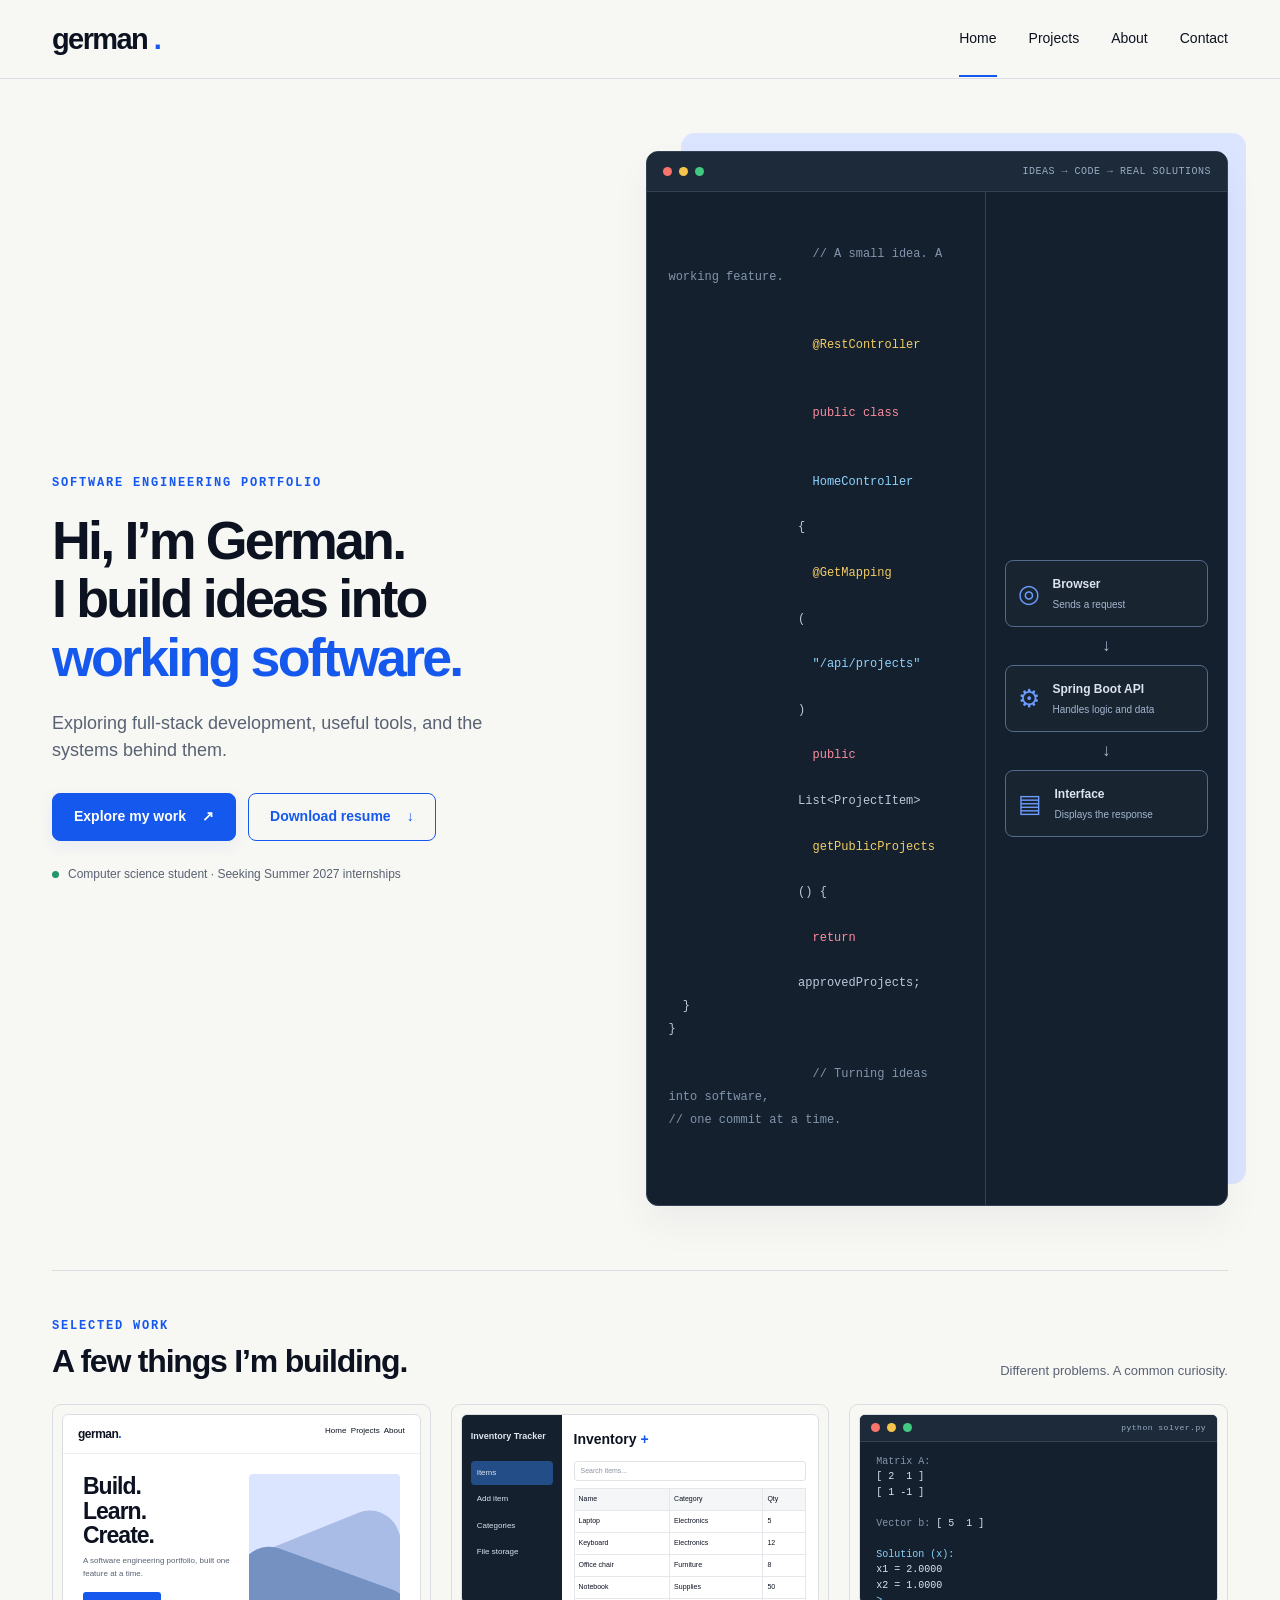
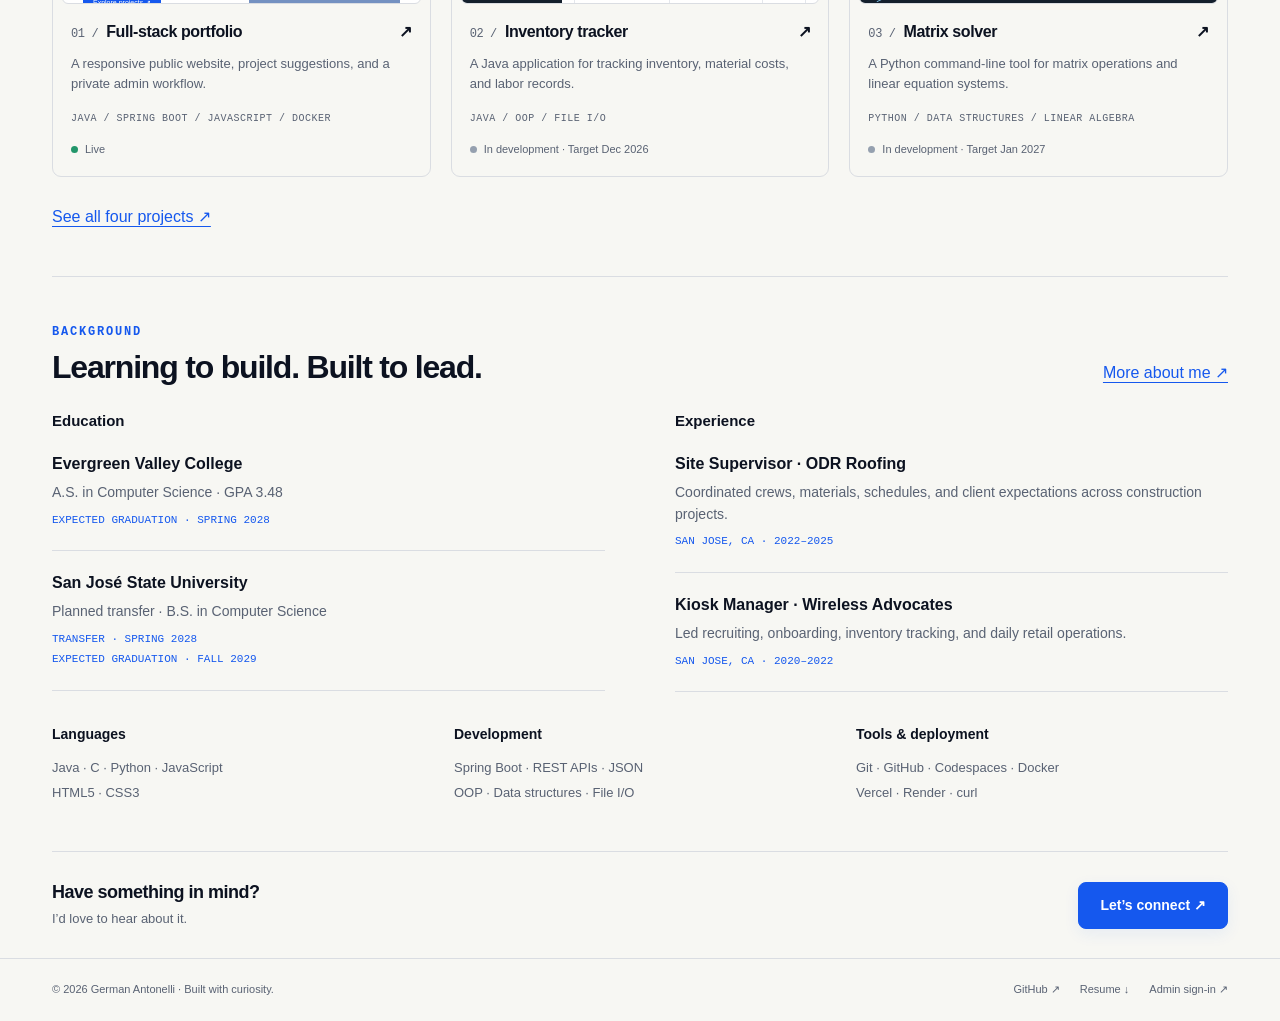
==== commit 1df5156a: "Format portfolio website files" ====
--- a/index.html
+++ b/index.html
@@ -523,4 +523,4 @@
     <script src="./script.js" defer>
     </script>
   </body>
-</html>
+</html>
--- a/styles.css
+++ b/styles.css
@@ -1026,4 +1026,5 @@
 *,*:before,*:after {
 animation:none!important;
 transition:none!important}
-}+}
+
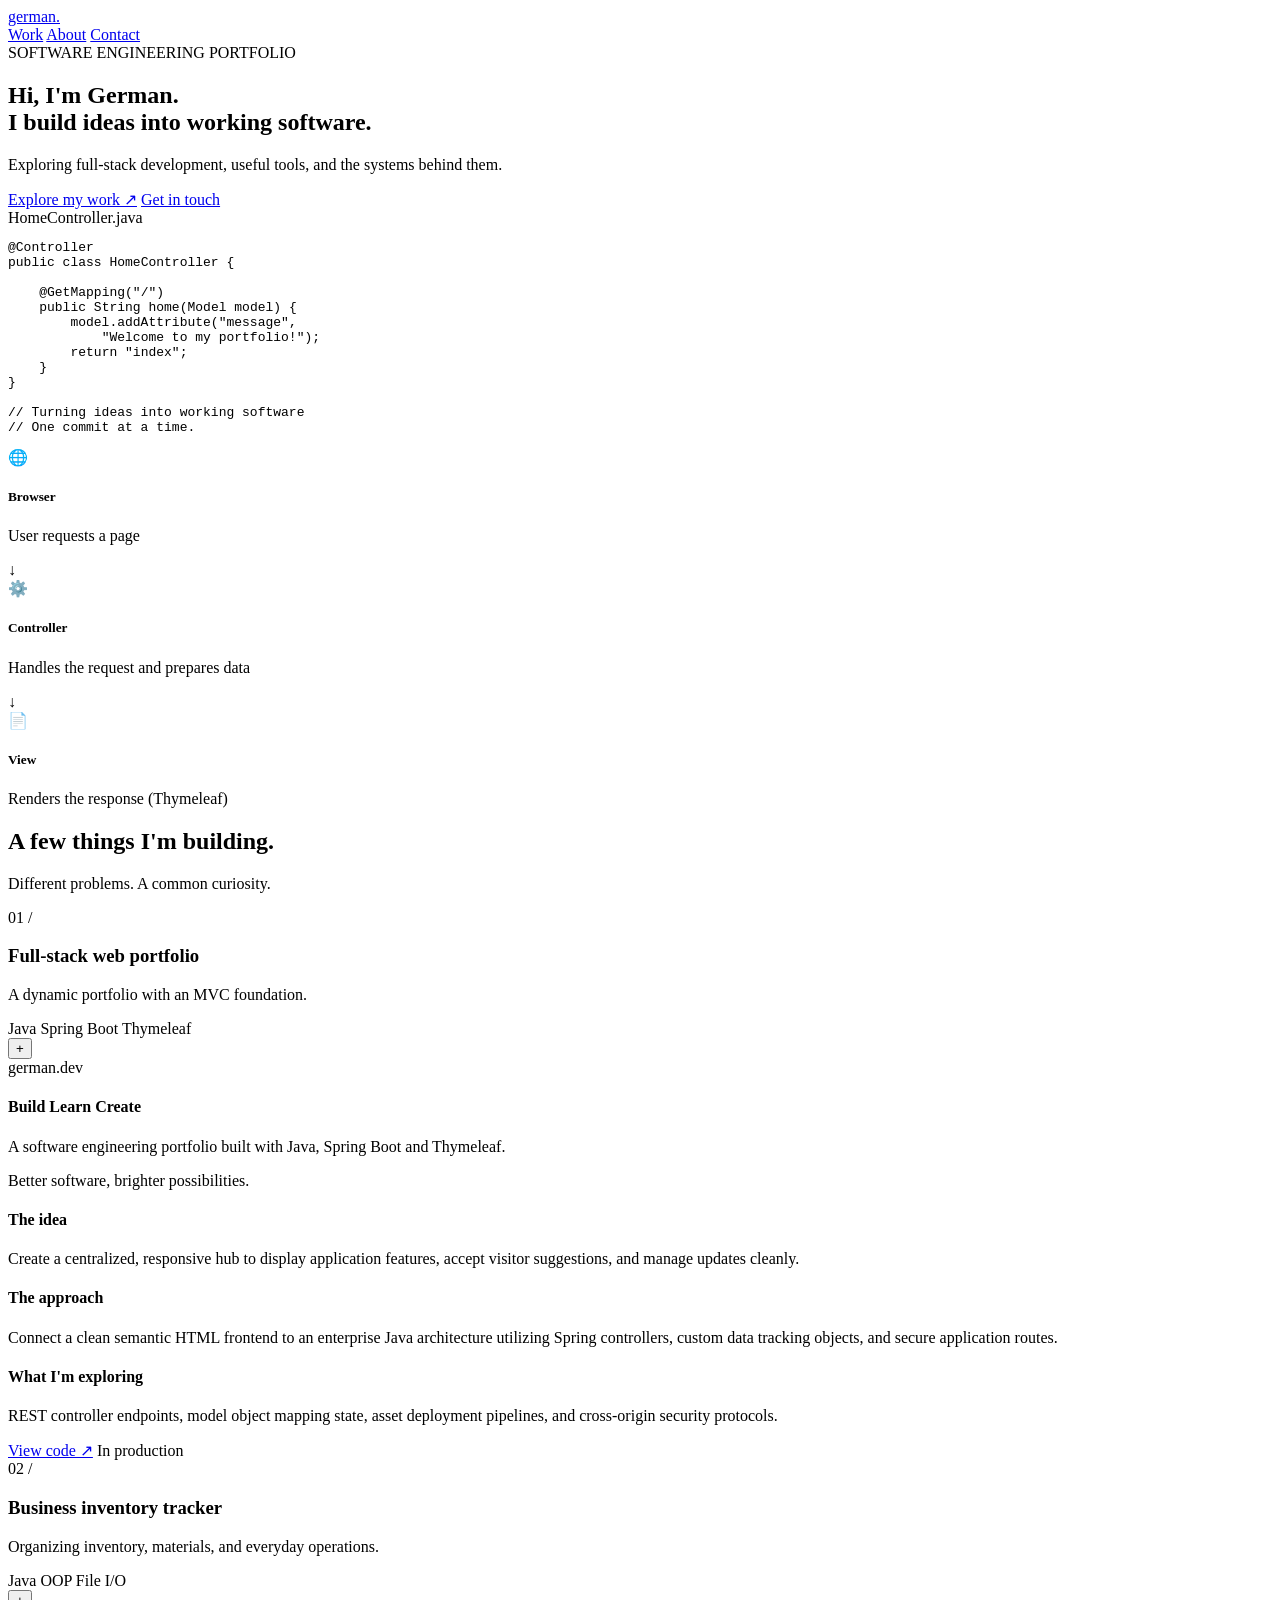
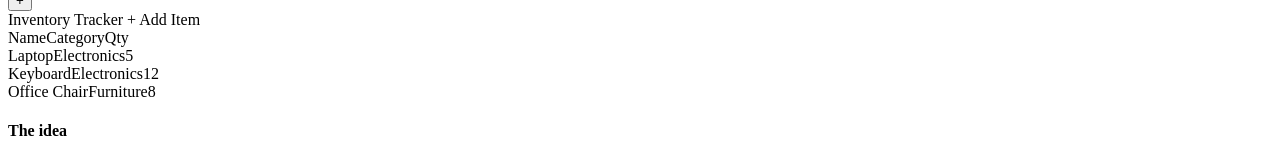
==== commit 3648267a: "feat: added interactive 4-project accordion layout" ====
--- a/index.html
+++ b/index.html
@@ -1,526 +1,217 @@
 <!DOCTYPE html>
 <html lang="en">
-  <head>
-    <meta charset="utf-8">
-    <meta name="viewport" content="width=device-width, initial-scale=1">
-    <meta name="description" content="German Antonelli — computer science student building web applications and practical software tools. Explore projects, experience, and education.">
-    <meta name="theme-color" content="#f7f7f3">
-    <title>
-      German Antonelli | Software Engineering Portfolio
-    </title>
-    <link rel="stylesheet" href="./styles.css">
-  </head>
-  <body>
-    <a href="#main" class="skip">
-      Skip to content
-    </a>
-    <header>
-      <div class="wrap nav">
-        <a class="brand" href="#home" aria-label="German Antonelli home">
-          german
-          <span class="blue">
-            .
-          </span>
-        </a>
-        <nav aria-label="Main navigation">
-          <a href="#home" data-page="home">
-            Home
-          </a>
-          <a href="#projects" data-page="projects">
-            Projects
-          </a>
-          <a href="#about" data-page="about">
-            About
-          </a>
-          <a href="#contact" data-page="contact">
-            Contact
-          </a>
-        </nav>
-      </div>
+<head>
+    <meta charset="UTF-8">
+    <meta name="viewport" content="width=device-width, initial-scale=1.0">
+    <title>German Antonelli | Software Engineering Portfolio</title>
+    <link rel="stylesheet" href="style.css">
+</head>
+<body>
+
+    <!-- NAVIGATION HEADER -->
+    <header class="portfolio-header">
+        <div class="header-container">
+            <a href="/" class="portfolio-logo">german<span>.</span></a>
+            <nav class="portfolio-nav">
+                <a href="#projects">Work</a>
+                <a href="#about">About</a>
+                <a href="mailto:german.antonelli11@gmail.com" class="contact-nav-link">Contact</a>
+            </nav>
+        </div>
     </header>
-    <main id="main" class="wrap" tabindex="-1">
-      <section id="home" class="view" aria-label="Home">
-        <div class="hero">
-          <div>
-            <div class="eyebrow">
-              Software engineering portfolio
+
+    <!-- HERO SECTION -->
+    <section class="hero-section">
+        <div class="hero-container">
+            <div class="hero-left-content">
+                <span class="portfolio-tag">SOFTWARE ENGINEERING PORTFOLIO</span>
+                <h1>Hi, I'm German.<br>I build ideas into <span class="highlight-blue">working software.</span></h1>
+                <p class="hero-description">Exploring full-stack development, useful tools, and the systems behind them.</p>
+                <div class="hero-cta-buttons">
+                    <a href="#projects" class="btn-primary">Explore my work ↗</a>
+                    <a href="mailto:german.antonelli11@gmail.com" class="btn-secondary">Get in touch</a>
+                </div>
             </div>
-            <h1>
-              Hi, I’m German.
-              <br>
-              I build ideas into
-              <br>
-              <span class="blue">
-                working software.
-              </span>
-            </h1>
-            <p>
-              Exploring full-stack development, useful tools, and the systems behind them.
-            </p>
-            <div class="actions">
-              <a href="#projects" class="btn primary">
-                Explore my work
-                <span aria-hidden="true">
-                  ↗
-                </span>
-              </a>
-              <a href="./resume.pdf" class="btn" download>
-                Download resume
-                <span aria-hidden="true">
-                  ↓
-                </span>
-              </a>
+            
+            <!-- LIVE CONTROLLER VISUAL DEMO -->
+            <div class="hero-right-visual">
+                <div class="window-panel">
+                    <div class="window-header">
+                        <div class="window-dots"><span class="dot"></span><span class="dot"></span><span class="dot"></span></div>
+                        <span class="window-title">HomeController.java</span>
+                    </div>
+                    <div class="window-body">
+                        <pre><code><span class="token-annotation">@Controller</span>
+<span class="token-keyword">public class</span> <span class="token-class">HomeController</span> {
+
+    <span class="token-annotation">@GetMapping</span>(<span class="token-string">"/"</span>)
+    <span class="token-keyword">public</span> String <span class="token-method">home</span>(Model model) {
+        model.<span class="token-method">addAttribute</span>(<span class="token-string">"message"</span>, 
+            <span class="token-string">"Welcome to my portfolio!"</span>);
+        <span class="token-keyword">return</span> <span class="token-string">"index"</span>;
+    }
+}
+
+<span class="token-comment">// Turning ideas into working software</span>
+<span class="token-comment">// One commit at a time.</span></code></pre>
+                    </div>
+                </div>
+                
+                <!-- MVC ARCHITECTURE STEPPER VISUAL -->
+                <div class="mvc-stepper">
+                    <div class="step-card">
+                        <div class="step-icon">🌐</div>
+                        <div class="step-details">
+                            <h5>Browser</h5>
+                            <p>User requests a page</p>
+                        </div>
+                    </div>
+                    <div class="step-arrow">↓</div>
+                    <div class="step-card">
+                        <div class="step-icon">⚙️</div>
+                        <div class="step-details">
+                            <h5>Controller</h5>
+                            <p>Handles the request and prepares data</p>
+                        </div>
+                    </div>
+                    <div class="step-arrow">↓</div>
+                    <div class="step-card">
+                        <div class="step-icon">📄</div>
+                        <div class="step-details">
+                            <h5>View</h5>
+                            <p>Renders the response (Thymeleaf)</p>
+                        </div>
+                    </div>
+                </div>
             </div>
-            <div class="availability">
-              <span class="dot green">
-              </span>
-              Computer science student · Seeking Summer 2027 internships
+        </div>
+    </section>
+
+    <!-- SELECTED WORK SECTION -->
+    <section id="projects" class="selected-work-section">
+        <div class="section-container">
+            <div class="section-header">
+                <div class="header-titles">
+                    <h2>A few things I'm building.</h2>
+                    <p class="subtitle">Different problems. A common curiosity.</p>
+                </div>
             </div>
-          </div>
-          <div class="hero-art">
-            <div class="window">
-              <div class="window-bar">
-                <span class="traffic">
-                </span>
-                <span class="traffic">
-                </span>
-                <span class="traffic">
-                </span>
-                <span class="window-label">
-                  IDEAS → CODE → REAL SOLUTIONS
-                </span>
-              </div>
-              <div class="architecture">
-                <pre class="code">
-                  <span class="comment">
-                    // A small idea. A working feature.
-                  </span>
-                  <span class="yellow">
-                    @RestController
-                  </span>
-                  <span class="pink">
-                    public class
-                  </span>
-                  <span class="cyan">
-                    HomeController
-                  </span>
-                  {
-                  <span class="yellow">
-                    @GetMapping
-                  </span>
-                  (
-                  <span class="cyan">
-                    "/api/projects"
-                  </span>
-                  )
-                  <span class="pink">
-                    public
-                  </span>
-                  List&lt;ProjectItem&gt;
-                  <span class="yellow">
-                    getPublicProjects
-                  </span>
-                  () {
-                  <span class="pink">
-                    return
-                  </span>
-                  approvedProjects;
-  }
-}
-                  <span class="comment">
-                    // Turning ideas into software,
-// one commit at a time.
-                  </span>
-                </pre>
-                <div class="flow">
-                  <div class="flow-node">
-                    <span class="flow-icon" aria-hidden="true">
-                      ◎
-                    </span>
-                    <div>
-                      <strong>
-                        Browser
-                      </strong>
-                      <small>
-                        Sends a request
-                      </small>
-                    </div>
-                  </div>
-                  <div class="flow-arrow" aria-hidden="true">
-                    ↓
-                  </div>
-                  <div class="flow-node">
-                    <span class="flow-icon" aria-hidden="true">
-                      ⚙
-                    </span>
-                    <div>
-                      <strong>
-                        Spring Boot API
-                      </strong>
-                      <small>
-                        Handles logic and data
-                      </small>
-                    </div>
-                  </div>
-                  <div class="flow-arrow" aria-hidden="true">
-                    ↓
-                  </div>
-                  <div class="flow-node">
-                    <span class="flow-icon" aria-hidden="true">
-                      ▤
-                    </span>
-                    <div>
-                      <strong>
-                        Interface
-                      </strong>
-                      <small>
-                        Displays the response
-                      </small>
-                    </div>
-                  </div>
-                </div>
-              </div>
-            </div>
-          </div>
-        </div>
-        <section class="section">
-          <div class="section-head">
-            <div>
-              <div class="eyebrow">
-                Selected work
-              </div>
-              <h2>
-                A few things I’m building.
-              </h2>
-            </div>
-            <p>
-              Different problems. A common curiosity.
-            </p>
-          </div>
-          <div class="cards" id="home-projects">
-          </div>
-          <div class="actions">
-            <a href="#projects" class="text-link">
-              See all four projects ↗
-            </a>
-          </div>
-        </section>
-        <section class="section">
-          <div class="section-head">
-            <div>
-              <div class="eyebrow">
-                Background
-              </div>
-              <h2>
-                Learning to build. Built to lead.
-              </h2>
-            </div>
-            <a href="#about" class="text-link">
-              More about me ↗
-            </a>
-          </div>
-          <div class="resume-grid">
-            <div>
-              <h3>
-                Education
-              </h3>
-              <div class="entry">
-                <strong>
-                  Evergreen Valley College
-                </strong>
-                <p>
-                  A.S. in Computer Science · GPA 3.48
-                </p>
-                <div class="meta">
-                  EXPECTED GRADUATION · SPRING 2028
-                </div>
-              </div>
-              <div class="entry">
-                <strong>
-                  San José State University
-                </strong>
-                <p>
-                  Planned transfer · B.S. in Computer Science
-                </p>
-                <div class="meta">
-                  TRANSFER · SPRING 2028
-                  <br>
-                  EXPECTED GRADUATION · FALL 2029
-                </div>
-              </div>
-            </div>
-            <div>
-              <h3>
-                Experience
-              </h3>
-              <div class="entry">
-                <strong>
-                  Site Supervisor · ODR Roofing
-                </strong>
-                <p>
-                  Coordinated crews, materials, schedules, and client expectations across construction projects.
-                </p>
-                <div class="meta">
-                  SAN JOSE, CA · 2022–2025
-                </div>
-              </div>
-              <div class="entry">
-                <strong>
-                  Kiosk Manager · Wireless Advocates
-                </strong>
-                <p>
-                  Led recruiting, onboarding, inventory tracking, and daily retail operations.
-                </p>
-                <div class="meta">
-                  SAN JOSE, CA · 2020–2022
-                </div>
-              </div>
-            </div>
-          </div>
-          <div class="skill-groups">
-            <div>
-              <h3>
-                Languages
-              </h3>
-              <p>
-                Java · C · Python · JavaScript
-                <br>
-                HTML5 · CSS3
-              </p>
-            </div>
-            <div>
-              <h3>
-                Development
-              </h3>
-              <p>
-                Spring Boot · REST APIs · JSON
-                <br>
-                OOP · Data structures · File I/O
-              </p>
-            </div>
-            <div>
-              <h3>
-                Tools & deployment
-              </h3>
-              <p>
-                Git · GitHub · Codespaces · Docker
-                <br>
-                Vercel · Render · curl
-              </p>
-            </div>
-          </div>
-        </section>
-      </section>
-      <section id="projects" class="view" hidden aria-label="Projects">
-        <div class="page-intro">
-          <div class="eyebrow">
-            The portfolio
-          </div>
-          <h1>
-            Built to solve.
-            <span class="blue">
-              Made to learn.
-            </span>
-          </h1>
-          <p>
-            A closer look at the projects I’m building and the thinking behind them. Open a project to explore its details and interactive preview.
-          </p>
-        </div>
-        <div class="project-list" id="project-list">
-        </div>
-      </section>
-      <section id="about" class="view" hidden aria-label="About">
-        <div class="page-intro">
-          <div class="eyebrow">
-            A little context
-          </div>
-          <h1>
-            Curiosity,
-            <span class="blue">
-              with follow-through.
-            </span>
-          </h1>
-          <p>
-            I’m German Antonelli, a computer science student in San Jose working toward a career in software engineering. I like breaking problems into smaller pieces, understanding why a solution works, and turning ideas into things people can use.
-          </p>
-        </div>
-        <div class="resume-grid section">
-          <div>
-            <h3>
-              From operations to software
-            </h3>
-            <div class="entry">
-              <strong>
-                Building on practical experience
-              </strong>
-              <p>
-                Leading construction crews and managing a retail team taught me to coordinate people, keep track of details, and solve problems under changing conditions. Those experiences now inform the tools I’m building.
-              </p>
-            </div>
-            <div class="entry">
-              <strong>
-                Learning through real projects
-              </strong>
-              <p>
-                My portfolio connects a static frontend to a Spring Boot API. Working through routing, cross-origin requests, deployment, and admin authentication gave me a clearer understanding of how the pieces fit together.
-              </p>
-            </div>
-          </div>
-          <div>
-            <h3>
-              Education & direction
-            </h3>
-            <div class="entry">
-              <strong>
-                Evergreen Valley College
-              </strong>
-              <p>
-                A.S. in Computer Science · GPA 3.48
-              </p>
-              <div class="meta">
-                EXPECTED GRADUATION · SPRING 2028
-              </div>
-              <p>
-                Coursework: Java, C, Python, calculus, discrete mathematics, and engineering.
-              </p>
-            </div>
-            <div class="entry">
-              <strong>
-                San José State University
-              </strong>
-              <p>
-                Planned transfer in Spring 2028.
-                <br>
-                B.S. in Computer Science, expected Fall 2029.
-              </p>
-            </div>
-            <a class="btn primary" href="./resume.pdf" download>
-              Download my resume ↓
-            </a>
-          </div>
-        </div>
-      </section>
-      <section id="contact" class="view" hidden aria-label="Contact">
-        <div class="page-intro">
-          <div class="eyebrow">
-            Let’s connect
-          </div>
-          <h1>
-            Have something
-            <span class="blue">
-              in mind?
-            </span>
-          </h1>
-          <p>
-            Internships, project ideas, or a conversation about building useful software—I’d love to hear from you.
-          </p>
-        </div>
-        <div class="contact-grid">
-          <div class="contact-card">
-            <h2>
-              Start a conversation.
-            </h2>
-            <p>
-              Send an email or find me on GitHub and LinkedIn.
-            </p>
-            <p>
-              <a class="text-link" href="mailto:german.antonelli11@gmail.com">
-                german.antonelli11@gmail.com ↗
-              </a>
-            </p>
-            <div class="actions">
-              <a class="btn" href="https://github.com/germanantonelli11-cloud" target="_blank" rel="noopener noreferrer">
-                GitHub ↗
-              </a>
-              <a class="btn" href="https://www.linkedin.com/in/german-antonelli-46483816a" target="_blank" rel="noopener noreferrer">
-                LinkedIn ↗
-              </a>
-            </div>
-          </div>
-          <div class="contact-card">
-            <h2>
-              Suggest a project idea.
-            </h2>
-            <p>
-              Your idea will be sent to my backend for review.
-            </p>
-            <form id="idea-form">
-              <label for="idea">
-                Project or feature idea
-              </label>
-              <input class="field" id="idea" name="idea" maxlength="500" placeholder="What would you like to see built?" required>
-              <button class="btn primary" type="submit">
-                Submit idea ↗
-              </button>
-              <p class="form-status" id="form-status" role="status" aria-live="polite">
-              </p>
-            </form>
-          </div>
-        </div>
-      </section>
-      <div class="bottom-cta">
-        <div>
-          <strong>
-            Have something in mind?
-          </strong>
-          <p>
-            I’d love to hear about it.
-          </p>
-        </div>
-        <a href="#contact" class="btn primary">
-          Let’s connect ↗
-        </a>
-      </div>
-    </main>
-    <footer>
-      <div class="wrap footer-inner">
-        <span>
-          © 2026 German Antonelli · Built with curiosity.
-        </span>
-        <div class="footer-links">
-          <a href="https://github.com/germanantonelli11-cloud" target="_blank" rel="noopener noreferrer">
-            GitHub ↗
-          </a>
-          <a href="./resume.pdf" download>
-            Resume ↓
-          </a>
-          <a href="./login.html">
-            Admin sign-in ↗
-          </a>
-        </div>
-      </div>
-    </footer>
-    <dialog id="project-modal" aria-labelledby="modal-title">
-      <div class="modal-head">
-        <div class="eyebrow" id="modal-number">
-        </div>
-        <button class="close" id="close-modal" aria-label="Close project">
-          ×
-        </button>
-        <h2 id="modal-title">
-        </h2>
-        <p id="modal-subtitle">
-        </p>
-        <div class="tags" id="modal-tags">
-        </div>
-      </div>
-      <div class="modal-body">
-        <div class="demo" id="demo">
-        </div>
-        <div class="details" id="modal-details">
-        </div>
-      </div>
-    </dialog>
-    <noscript>
-      <p class="wrap">
-        Enable JavaScript to switch pages and use the project demos. Contact German at
-        <a href="mailto:german.antonelli11@gmail.com">
-          german.antonelli11@gmail.com
-        </a>
-        .
-      </p>
-    </noscript>
-    <script src="./script.js" defer>
+
+            <!-- ACCORDION CONTAINER -->
+            <div class="project-accordion">
+
+                <!-- PROJECT 01 -->
+                <div class="project-accordion-item">
+                    <div class="project-summary-row">
+                        <div class="project-title-group">
+                            <span class="project-number">01 /</span>
+                            <h3 class="project-title">Full-stack web portfolio</h3>
+                            <p class="project-tagline">A dynamic portfolio with an MVC foundation.</p>
+                        </div>
+                        <div class="project-tags">
+                            <span class="tag">Java</span>
+                            <span class="tag">Spring Boot</span>
+                            <span class="tag">Thymeleaf</span>
+                        </div>
+                        <button class="project-toggle-btn" aria-label="Toggle Project">
+                            <span class="toggle-icon">+</span>
+                        </button>
+                    </div>
+                    
+                    <div class="project-details-panel">
+                        <div class="panel-grid">
+                            <div class="panel-left-visual">
+                                <div class="mockup-card portfolio-mockup">
+                                    <span class="mockup-domain">german.dev</span>
+                                    <h4>Build Learn Create</h4>
+                                    <p>A software engineering portfolio built with Java, Spring Boot and Thymeleaf.</p>
+                                    <span class="mockup-badge">Better software, brighter possibilities.</span>
+                                </div>
+                            </div>
+                            <div class="panel-right-text">
+                                <h4 class="info-heading">The idea</h4>
+                                <p class="info-text">Create a centralized, responsive hub to display application features, accept visitor suggestions, and manage updates cleanly.</p>
+                                
+                                <h4 class="info-heading">The approach</h4>
+                                <p class="info-text">Connect a clean semantic HTML frontend to an enterprise Java architecture utilizing Spring controllers, custom data tracking objects, and secure application routes.</p>
+                                
+                                <h4 class="info-heading">What I'm exploring</h4>
+                                <p class="info-text">REST controller endpoints, model object mapping state, asset deployment pipelines, and cross-origin security protocols.</p>
+                                
+                                <div class="panel-actions">
+                                    <a href="https://github.com" target="_blank" class="btn-view-code">View code ↗</a>
+                                    <span class="status-indicator production">In production</span>
+                                </div>
+                            </div>
+                        </div>
+                    </div>
+                </div>
+
+                <!-- PROJECT 02 -->
+                <div class="project-accordion-item">
+                    <div class="project-summary-row">
+                        <div class="project-title-group">
+                            <span class="project-number">02 /</span>
+                            <h3 class="project-title">Business inventory tracker</h3>
+                            <p class="project-tagline">Organizing inventory, materials, and everyday operations.</p>
+                        </div>
+                        <div class="project-tags">
+                            <span class="tag">Java</span>
+                            <span class="tag">OOP</span>
+                            <span class="tag">File I/O</span>
+                        </div>
+                        <button class="project-toggle-btn" aria-label="Toggle Project">
+                            <span class="toggle-icon">+</span>
+                        </button>
+                    </div>
+                    
+                    <div class="project-details-panel">
+                        <div class="panel-grid">
+                            <div class="panel-left-visual">
+                                <div class="mockup-card inventory-mockup">
+                                    <div class="mockup-header">Inventory Tracker <span class="mockup-btn">+ Add Item</span></div>
+                                    <div class="mockup-table">
+                                        <div class="table-row head"><span>Name</span><span>Category</span><span>Qty</span></div>
+                                        <div class="table-row"><span>Laptop</span><span>Electronics</span><span>5</span></div>
+                                        <div class="table-row"><span>Keyboard</span><span>Electronics</span><span>12</span></div>
+                                        <div class="table-row"><span>Office Chair</span><span>Furniture</span><span>8</span></div>
+                                    </div>
+                                </div>
+                            </div>
+                            <div class="panel-right-text">
+                                <h4 class="info-heading">The idea</h4>
+    <!-- CONTINUED FROM PREVIOUS CODE BLOCK -->
+
+    <script>
+        // PROJECT ACCORDION INTERACTIVITY LOGIC
+        document.querySelectorAll('.project-summary-row').forEach(row => {
+            row.addEventListener('click', () => {
+                const currentItem = row.parentElement;
+                
+                // Close any other open accordion items (Auto-collapse behavior)
+                document.querySelectorAll('.project-accordion-item').forEach(item => {
+                    if (item !== currentItem) {
+                        item.classList.remove('is-open');
+                        const icon = item.querySelector('.toggle-icon');
+                        if (icon) icon.textContent = '+';
+                    }
+                });
+
+                // Toggle the active class on the item that was clicked
+                currentItem.classList.toggle('is-open');
+                
+                // Update the visual indicator icon (+ / −)
+                const icon = currentItem.querySelector('.toggle-icon');
+                if (icon) {
+                    if (currentItem.classList.contains('is-open')) {
+                        icon.textContent = '−'; // En-dash character matching the design mockup
+                    } else {
+                        icon.textContent = '+';
+                    }
+                }
+            });
+        });
     </script>
-  </body>
-</html>+
+</body>
+</html>
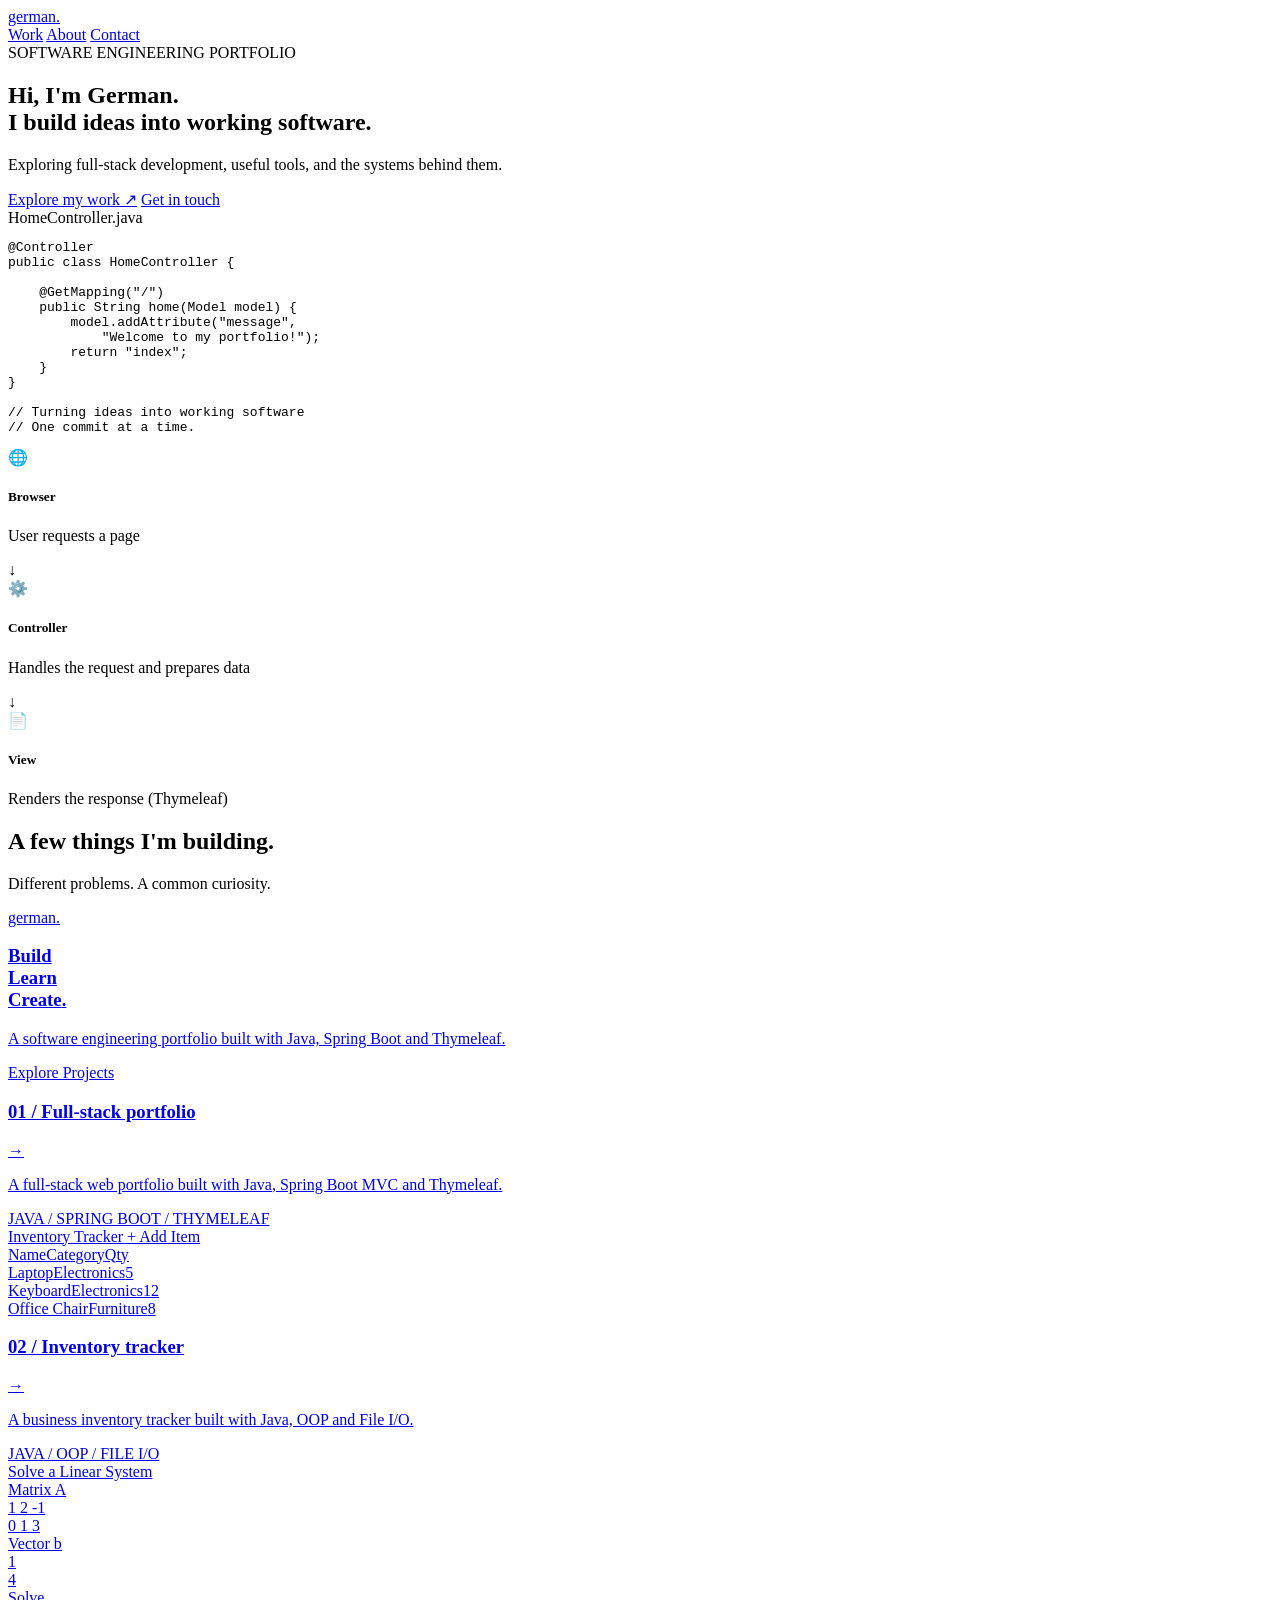
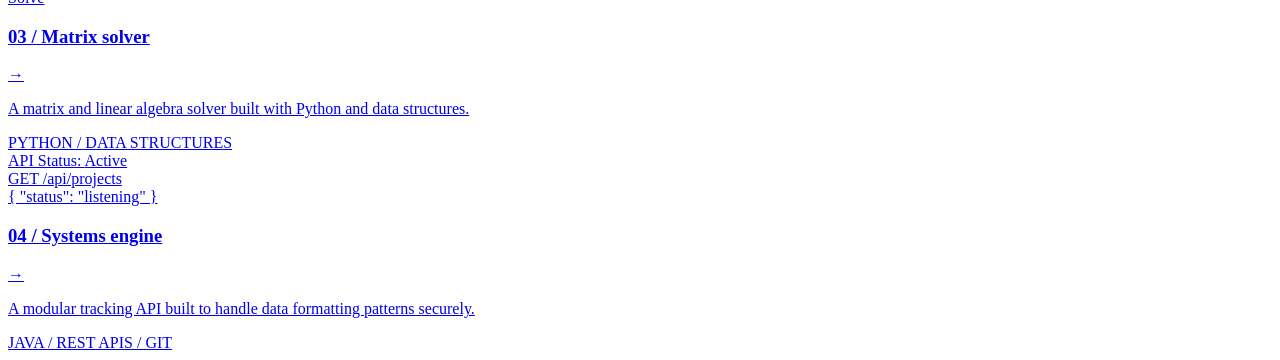
==== commit 7188d396: "feat: design overhaul to 4-project grid card layout matching design mockups" ====
--- a/index.html
+++ b/index.html
@@ -88,99 +88,100 @@
     </section>
 
     <!-- SELECTED WORK SECTION -->
-    <section id="projects" class="selected-work-section">
-        <div class="section-container">
-            <div class="section-header">
-                <div class="header-titles">
-                    <h2>A few things I'm building.</h2>
-                    <p class="subtitle">Different problems. A common curiosity.</p>
-                </div>
-            </div>
-
-            <!-- ACCORDION CONTAINER -->
-            <div class="project-accordion">
-
-                <!-- PROJECT 01 -->
-                <div class="project-accordion-item">
-                    <div class="project-summary-row">
-                        <div class="project-title-group">
-                            <span class="project-number">01 /</span>
-                            <h3 class="project-title">Full-stack web portfolio</h3>
-                            <p class="project-tagline">A dynamic portfolio with an MVC foundation.</p>
-                        </div>
-                        <div class="project-tags">
-                            <span class="tag">Java</span>
-                            <span class="tag">Spring Boot</span>
-                            <span class="tag">Thymeleaf</span>
-                        </div>
-                        <button class="project-toggle-btn" aria-label="Toggle Project">
-                            <span class="toggle-icon">+</span>
-                        </button>
-                    </div>
-                    
-                    <div class="project-details-panel">
-                        <div class="panel-grid">
-                            <div class="panel-left-visual">
-                                <div class="mockup-card portfolio-mockup">
-                                    <span class="mockup-domain">german.dev</span>
-                                    <h4>Build Learn Create</h4>
-                                    <p>A software engineering portfolio built with Java, Spring Boot and Thymeleaf.</p>
-                                    <span class="mockup-badge">Better software, brighter possibilities.</span>
-                                </div>
-                            </div>
-                            <div class="panel-right-text">
-                                <h4 class="info-heading">The idea</h4>
-                                <p class="info-text">Create a centralized, responsive hub to display application features, accept visitor suggestions, and manage updates cleanly.</p>
-                                
-                                <h4 class="info-heading">The approach</h4>
-                                <p class="info-text">Connect a clean semantic HTML frontend to an enterprise Java architecture utilizing Spring controllers, custom data tracking objects, and secure application routes.</p>
-                                
-                                <h4 class="info-heading">What I'm exploring</h4>
-                                <p class="info-text">REST controller endpoints, model object mapping state, asset deployment pipelines, and cross-origin security protocols.</p>
-                                
-                                <div class="panel-actions">
-                                    <a href="https://github.com" target="_blank" class="btn-view-code">View code ↗</a>
-                                    <span class="status-indicator production">In production</span>
-                                </div>
-                            </div>
-                        </div>
-                    </div>
-                </div>
-
-                <!-- PROJECT 02 -->
-                <div class="project-accordion-item">
-                    <div class="project-summary-row">
-                        <div class="project-title-group">
-                            <span class="project-number">02 /</span>
-                            <h3 class="project-title">Business inventory tracker</h3>
-                            <p class="project-tagline">Organizing inventory, materials, and everyday operations.</p>
-                        </div>
-                        <div class="project-tags">
-                            <span class="tag">Java</span>
-                            <span class="tag">OOP</span>
-                            <span class="tag">File I/O</span>
-                        </div>
-                        <button class="project-toggle-btn" aria-label="Toggle Project">
-                            <span class="toggle-icon">+</span>
-                        </button>
-                    </div>
-                    
-                    <div class="project-details-panel">
-                        <div class="panel-grid">
-                            <div class="panel-left-visual">
-                                <div class="mockup-card inventory-mockup">
-                                    <div class="mockup-header">Inventory Tracker <span class="mockup-btn">+ Add Item</span></div>
-                                    <div class="mockup-table">
-                                        <div class="table-row head"><span>Name</span><span>Category</span><span>Qty</span></div>
-                                        <div class="table-row"><span>Laptop</span><span>Electronics</span><span>5</span></div>
-                                        <div class="table-row"><span>Keyboard</span><span>Electronics</span><span>12</span></div>
-                                        <div class="table-row"><span>Office Chair</span><span>Furniture</span><span>8</span></div>
-                                    </div>
-                                </div>
-                            </div>
-                            <div class="panel-right-text">
-                                <h4 class="info-heading">The idea</h4>
-    <!-- CONTINUED FROM PREVIOUS CODE BLOCK -->
+    <!-- SELECTED WORK SECTION (GRID LAYOUT) -->
+<section id="projects" class="selected-work-section">
+    <div class="section-container">
+        <div class="section-header-row">
+            <h2>A few things I'm building.</h2>
+            <p class="section-subtitle">Different problems. A common curiosity.</p>
+        </div>
+
+        <!-- PROJECTS CARD GRID -->
+        <div class="projects-grid">
+
+            <!-- CARD 01: FULL-STACK PORTFOLIO -->
+            <a href="#" class="project-grid-card">
+                <div class="card-preview-window portfolio-bg">
+                    <div class="mini-site-card">
+                        <div class="mini-logo">german<span>.</span></div>
+                        <h3>Build<br>Learn<br>Create<span>.</span></h3>
+                        <p>A software engineering portfolio built with Java, Spring Boot and Thymeleaf.</p>
+                        <span class="mini-btn">Explore Projects</span>
+                    </div>
+                </div>
+                <div class="card-info-row">
+                    <h3 class="card-title">01 / Full-stack portfolio</h3>
+                    <span class="card-arrow">→</span>
+                </div>
+                <p class="card-description">A full-stack web portfolio built with Java, Spring Boot MVC and Thymeleaf.</p>
+                <div class="card-footer-tags">JAVA / SPRING BOOT / THYMELEAF</div>
+            </a>
+
+            <!-- CARD 02: INVENTORY TRACKER -->
+            <a href="#" class="project-grid-card">
+                <div class="card-preview-window inventory-bg">
+                    <div class="mini-inventory-window">
+                        <div class="mini-inv-header">
+                            <span>Inventory Tracker</span>
+                            <span class="mini-inv-btn">+ Add Item</span>
+                        </div>
+                        <div class="mini-inv-table">
+                            <div class="mini-row head"><span>Name</span><span>Category</span><span>Qty</span></div>
+                            <div class="mini-row"><span>Laptop</span><span>Electronics</span><span>5</span></div>
+                            <div class="mini-row"><span>Keyboard</span><span>Electronics</span><span>12</span></div>
+                            <div class="mini-row"><span>Office Chair</span><span>Furniture</span><span>8</span></div>
+                        </div>
+                    </div>
+                </div>
+                <div class="card-info-row">
+                    <h3 class="card-title">02 / Inventory tracker</h3>
+                    <span class="card-arrow">→</span>
+                </div>
+                <p class="card-description">A business inventory tracker built with Java, OOP and File I/O.</p>
+                <div class="card-footer-tags">JAVA / OOP / FILE I/O</div>
+            </a>
+
+            <!-- CARD 03: MATRIX SOLVER -->
+            <a href="#" class="project-grid-card">
+                <div class="card-preview-window solver-bg">
+                    <div class="mini-solver-window">
+                        <div class="solver-header">Solve a Linear System</div>
+                        <div class="solver-inputs">
+                            <div>Matrix A<br><span class="matrix-box">1  2 -1<br>0  1  3</span></div>
+                            <div>Vector b<br><span class="matrix-box">1<br>4</span></div>
+                        </div>
+                        <div class="solver-btn">Solve</div>
+                    </div>
+                </div>
+                <div class="card-info-row">
+                    <h3 class="card-title">03 / Matrix solver</h3>
+                    <span class="card-arrow">→</span>
+                </div>
+                <p class="card-description">A matrix and linear algebra solver built with Python and data structures.</p>
+                <div class="card-footer-tags">PYTHON / DATA STRUCTURES</div>
+            </a>
+
+            <!-- CARD 04: SYSTEMS ENGINE -->
+            <a href="#" class="project-grid-card">
+                <div class="card-preview-window engine-bg">
+                    <div class="mini-engine-window">
+                        <div class="engine-status">API Status: <span class="pulse"></span> Active</div>
+                        <div class="engine-code">GET /api/projects</div>
+                        <div class="engine-response">{ "status": "listening" }</div>
+                    </div>
+                </div>
+                <div class="card-info-row">
+                    <h3 class="card-title">04 / Systems engine</h3>
+                    <span class="card-arrow">→</span>
+                </div>
+                <p class="card-description">A modular tracking API built to handle data formatting patterns securely.</p>
+                <div class="card-footer-tags">JAVA / REST APIS / GIT</div>
+            </a>
+
+        </div>
+    </div>
+</section>
+<!-- CONTINUED FROM PREVIOUS CODE BLOCK -->
 
     <script>
         // PROJECT ACCORDION INTERACTIVITY LOGIC
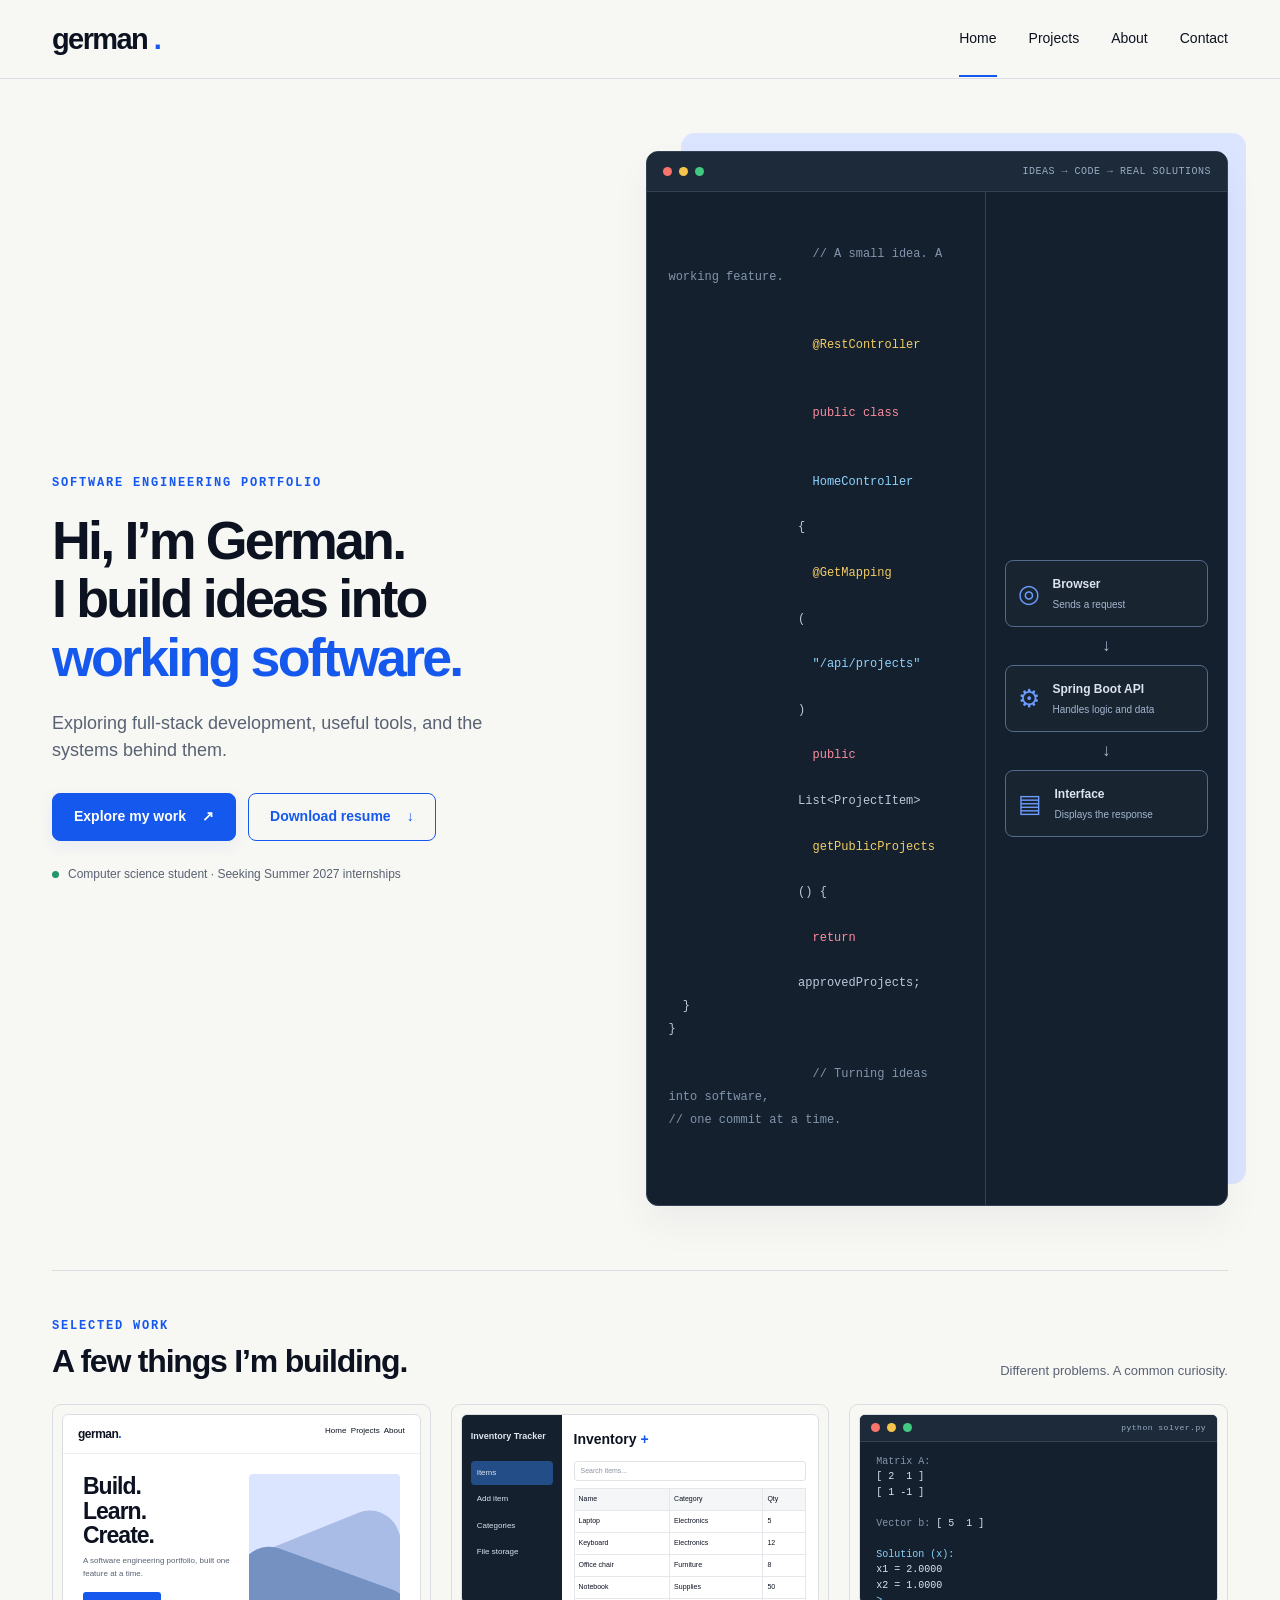
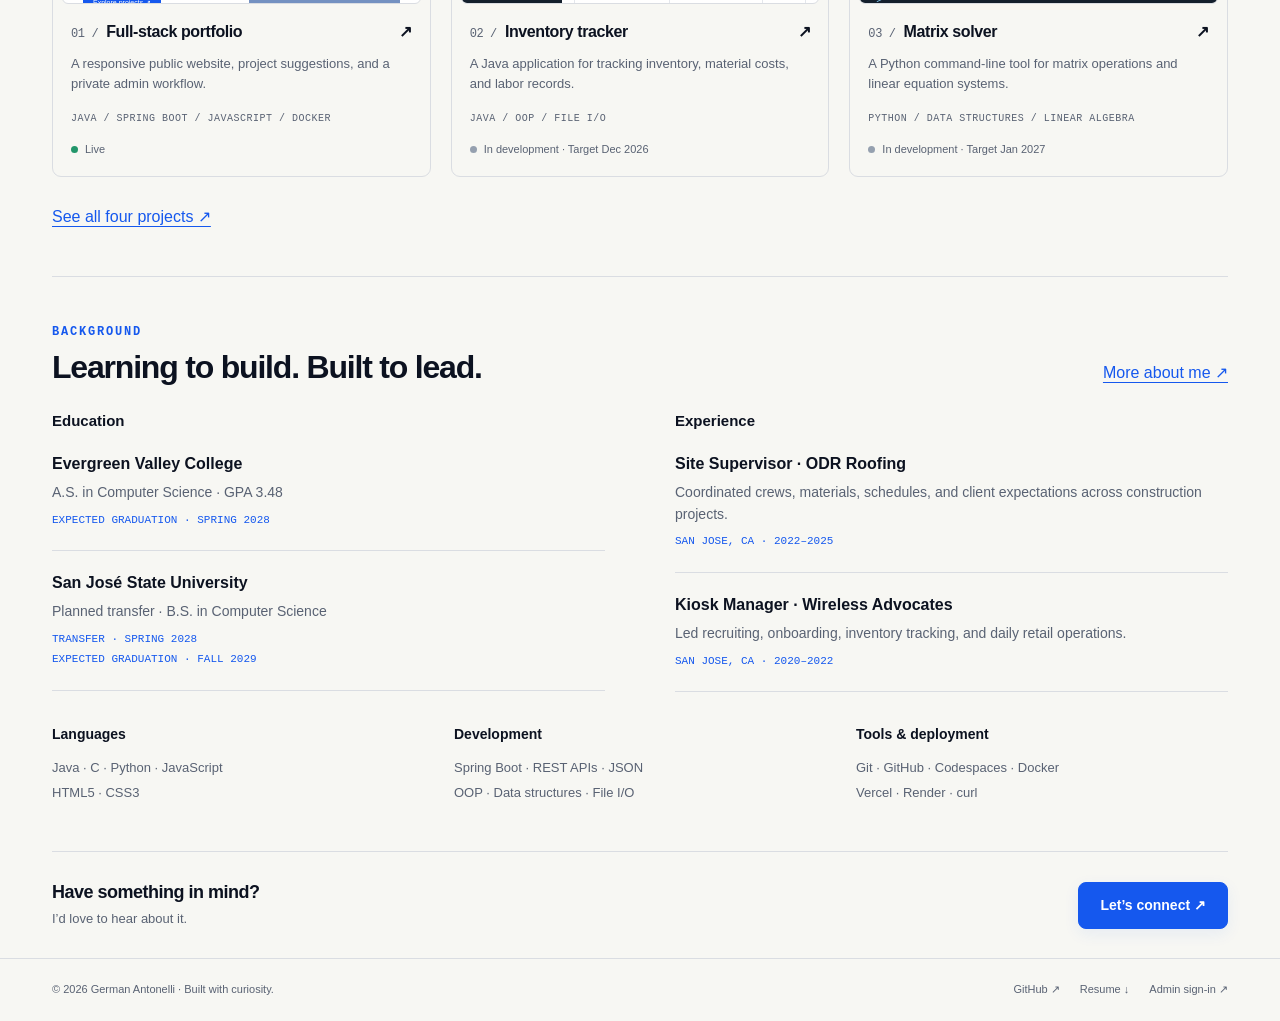
==== commit a0b84eb2: "Format portfolio source files" ====
--- a/index.html
+++ b/index.html
@@ -1,218 +1,526 @@
 <!DOCTYPE html>
 <html lang="en">
-<head>
-    <meta charset="UTF-8">
-    <meta name="viewport" content="width=device-width, initial-scale=1.0">
-    <title>German Antonelli | Software Engineering Portfolio</title>
-    <link rel="stylesheet" href="style.css">
-</head>
-<body>
-
-    <!-- NAVIGATION HEADER -->
-    <header class="portfolio-header">
-        <div class="header-container">
-            <a href="/" class="portfolio-logo">german<span>.</span></a>
-            <nav class="portfolio-nav">
-                <a href="#projects">Work</a>
-                <a href="#about">About</a>
-                <a href="mailto:german.antonelli11@gmail.com" class="contact-nav-link">Contact</a>
-            </nav>
-        </div>
+  <head>
+    <meta charset="utf-8">
+    <meta name="viewport" content="width=device-width, initial-scale=1">
+    <meta name="description" content="German Antonelli — computer science student building web applications and practical software tools. Explore projects, experience, and education.">
+    <meta name="theme-color" content="#f7f7f3">
+    <title>
+      German Antonelli | Software Engineering Portfolio
+    </title>
+    <link rel="stylesheet" href="./styles.css">
+  </head>
+  <body>
+    <a href="#main" class="skip">
+      Skip to content
+    </a>
+    <header>
+      <div class="wrap nav">
+        <a class="brand" href="#home" aria-label="German Antonelli home">
+          german
+          <span class="blue">
+            .
+          </span>
+        </a>
+        <nav aria-label="Main navigation">
+          <a href="#home" data-page="home">
+            Home
+          </a>
+          <a href="#projects" data-page="projects">
+            Projects
+          </a>
+          <a href="#about" data-page="about">
+            About
+          </a>
+          <a href="#contact" data-page="contact">
+            Contact
+          </a>
+        </nav>
+      </div>
     </header>
-
-    <!-- HERO SECTION -->
-    <section class="hero-section">
-        <div class="hero-container">
-            <div class="hero-left-content">
-                <span class="portfolio-tag">SOFTWARE ENGINEERING PORTFOLIO</span>
-                <h1>Hi, I'm German.<br>I build ideas into <span class="highlight-blue">working software.</span></h1>
-                <p class="hero-description">Exploring full-stack development, useful tools, and the systems behind them.</p>
-                <div class="hero-cta-buttons">
-                    <a href="#projects" class="btn-primary">Explore my work ↗</a>
-                    <a href="mailto:german.antonelli11@gmail.com" class="btn-secondary">Get in touch</a>
+    <main id="main" class="wrap" tabindex="-1">
+      <section id="home" class="view" aria-label="Home">
+        <div class="hero">
+          <div>
+            <div class="eyebrow">
+              Software engineering portfolio
+            </div>
+            <h1>
+              Hi, I’m German.
+              <br>
+              I build ideas into
+              <br>
+              <span class="blue">
+                working software.
+              </span>
+            </h1>
+            <p>
+              Exploring full-stack development, useful tools, and the systems behind them.
+            </p>
+            <div class="actions">
+              <a href="#projects" class="btn primary">
+                Explore my work
+                <span aria-hidden="true">
+                  ↗
+                </span>
+              </a>
+              <a href="./resume.pdf" class="btn" download>
+                Download resume
+                <span aria-hidden="true">
+                  ↓
+                </span>
+              </a>
+            </div>
+            <div class="availability">
+              <span class="dot green">
+              </span>
+              Computer science student · Seeking Summer 2027 internships
+            </div>
+          </div>
+          <div class="hero-art">
+            <div class="window">
+              <div class="window-bar">
+                <span class="traffic">
+                </span>
+                <span class="traffic">
+                </span>
+                <span class="traffic">
+                </span>
+                <span class="window-label">
+                  IDEAS → CODE → REAL SOLUTIONS
+                </span>
+              </div>
+              <div class="architecture">
+                <pre class="code">
+                  <span class="comment">
+                    // A small idea. A working feature.
+                  </span>
+                  <span class="yellow">
+                    @RestController
+                  </span>
+                  <span class="pink">
+                    public class
+                  </span>
+                  <span class="cyan">
+                    HomeController
+                  </span>
+                  {
+                  <span class="yellow">
+                    @GetMapping
+                  </span>
+                  (
+                  <span class="cyan">
+                    "/api/projects"
+                  </span>
+                  )
+                  <span class="pink">
+                    public
+                  </span>
+                  List&lt;ProjectItem&gt;
+                  <span class="yellow">
+                    getPublicProjects
+                  </span>
+                  () {
+                  <span class="pink">
+                    return
+                  </span>
+                  approvedProjects;
+  }
+}
+                  <span class="comment">
+                    // Turning ideas into software,
+// one commit at a time.
+                  </span>
+                </pre>
+                <div class="flow">
+                  <div class="flow-node">
+                    <span class="flow-icon" aria-hidden="true">
+                      ◎
+                    </span>
+                    <div>
+                      <strong>
+                        Browser
+                      </strong>
+                      <small>
+                        Sends a request
+                      </small>
+                    </div>
+                  </div>
+                  <div class="flow-arrow" aria-hidden="true">
+                    ↓
+                  </div>
+                  <div class="flow-node">
+                    <span class="flow-icon" aria-hidden="true">
+                      ⚙
+                    </span>
+                    <div>
+                      <strong>
+                        Spring Boot API
+                      </strong>
+                      <small>
+                        Handles logic and data
+                      </small>
+                    </div>
+                  </div>
+                  <div class="flow-arrow" aria-hidden="true">
+                    ↓
+                  </div>
+                  <div class="flow-node">
+                    <span class="flow-icon" aria-hidden="true">
+                      ▤
+                    </span>
+                    <div>
+                      <strong>
+                        Interface
+                      </strong>
+                      <small>
+                        Displays the response
+                      </small>
+                    </div>
+                  </div>
                 </div>
-            </div>
-            
-            <!-- LIVE CONTROLLER VISUAL DEMO -->
-            <div class="hero-right-visual">
-                <div class="window-panel">
-                    <div class="window-header">
-                        <div class="window-dots"><span class="dot"></span><span class="dot"></span><span class="dot"></span></div>
-                        <span class="window-title">HomeController.java</span>
-                    </div>
-                    <div class="window-body">
-                        <pre><code><span class="token-annotation">@Controller</span>
-<span class="token-keyword">public class</span> <span class="token-class">HomeController</span> {
-
-    <span class="token-annotation">@GetMapping</span>(<span class="token-string">"/"</span>)
-    <span class="token-keyword">public</span> String <span class="token-method">home</span>(Model model) {
-        model.<span class="token-method">addAttribute</span>(<span class="token-string">"message"</span>, 
-            <span class="token-string">"Welcome to my portfolio!"</span>);
-        <span class="token-keyword">return</span> <span class="token-string">"index"</span>;
-    }
-}
-
-<span class="token-comment">// Turning ideas into working software</span>
-<span class="token-comment">// One commit at a time.</span></code></pre>
-                    </div>
+              </div>
+            </div>
+          </div>
+        </div>
+        <section class="section">
+          <div class="section-head">
+            <div>
+              <div class="eyebrow">
+                Selected work
+              </div>
+              <h2>
+                A few things I’m building.
+              </h2>
+            </div>
+            <p>
+              Different problems. A common curiosity.
+            </p>
+          </div>
+          <div class="cards" id="home-projects">
+          </div>
+          <div class="actions">
+            <a href="#projects" class="text-link">
+              See all four projects ↗
+            </a>
+          </div>
+        </section>
+        <section class="section">
+          <div class="section-head">
+            <div>
+              <div class="eyebrow">
+                Background
+              </div>
+              <h2>
+                Learning to build. Built to lead.
+              </h2>
+            </div>
+            <a href="#about" class="text-link">
+              More about me ↗
+            </a>
+          </div>
+          <div class="resume-grid">
+            <div>
+              <h3>
+                Education
+              </h3>
+              <div class="entry">
+                <strong>
+                  Evergreen Valley College
+                </strong>
+                <p>
+                  A.S. in Computer Science · GPA 3.48
+                </p>
+                <div class="meta">
+                  EXPECTED GRADUATION · SPRING 2028
                 </div>
-                
-                <!-- MVC ARCHITECTURE STEPPER VISUAL -->
-                <div class="mvc-stepper">
-                    <div class="step-card">
-                        <div class="step-icon">🌐</div>
-                        <div class="step-details">
-                            <h5>Browser</h5>
-                            <p>User requests a page</p>
-                        </div>
-                    </div>
-                    <div class="step-arrow">↓</div>
-                    <div class="step-card">
-                        <div class="step-icon">⚙️</div>
-                        <div class="step-details">
-                            <h5>Controller</h5>
-                            <p>Handles the request and prepares data</p>
-                        </div>
-                    </div>
-                    <div class="step-arrow">↓</div>
-                    <div class="step-card">
-                        <div class="step-icon">📄</div>
-                        <div class="step-details">
-                            <h5>View</h5>
-                            <p>Renders the response (Thymeleaf)</p>
-                        </div>
-                    </div>
+              </div>
+              <div class="entry">
+                <strong>
+                  San José State University
+                </strong>
+                <p>
+                  Planned transfer · B.S. in Computer Science
+                </p>
+                <div class="meta">
+                  TRANSFER · SPRING 2028
+                  <br>
+                  EXPECTED GRADUATION · FALL 2029
                 </div>
-            </div>
-        </div>
-    </section>
-
-    <!-- SELECTED WORK SECTION -->
-    <!-- SELECTED WORK SECTION (GRID LAYOUT) -->
-<section id="projects" class="selected-work-section">
-    <div class="section-container">
-        <div class="section-header-row">
-            <h2>A few things I'm building.</h2>
-            <p class="section-subtitle">Different problems. A common curiosity.</p>
-        </div>
-
-        <!-- PROJECTS CARD GRID -->
-        <div class="projects-grid">
-
-            <!-- CARD 01: FULL-STACK PORTFOLIO -->
-            <a href="#" class="project-grid-card">
-                <div class="card-preview-window portfolio-bg">
-                    <div class="mini-site-card">
-                        <div class="mini-logo">german<span>.</span></div>
-                        <h3>Build<br>Learn<br>Create<span>.</span></h3>
-                        <p>A software engineering portfolio built with Java, Spring Boot and Thymeleaf.</p>
-                        <span class="mini-btn">Explore Projects</span>
-                    </div>
+              </div>
+            </div>
+            <div>
+              <h3>
+                Experience
+              </h3>
+              <div class="entry">
+                <strong>
+                  Site Supervisor · ODR Roofing
+                </strong>
+                <p>
+                  Coordinated crews, materials, schedules, and client expectations across construction projects.
+                </p>
+                <div class="meta">
+                  SAN JOSE, CA · 2022–2025
                 </div>
-                <div class="card-info-row">
-                    <h3 class="card-title">01 / Full-stack portfolio</h3>
-                    <span class="card-arrow">→</span>
+              </div>
+              <div class="entry">
+                <strong>
+                  Kiosk Manager · Wireless Advocates
+                </strong>
+                <p>
+                  Led recruiting, onboarding, inventory tracking, and daily retail operations.
+                </p>
+                <div class="meta">
+                  SAN JOSE, CA · 2020–2022
                 </div>
-                <p class="card-description">A full-stack web portfolio built with Java, Spring Boot MVC and Thymeleaf.</p>
-                <div class="card-footer-tags">JAVA / SPRING BOOT / THYMELEAF</div>
+              </div>
+            </div>
+          </div>
+          <div class="skill-groups">
+            <div>
+              <h3>
+                Languages
+              </h3>
+              <p>
+                Java · C · Python · JavaScript
+                <br>
+                HTML5 · CSS3
+              </p>
+            </div>
+            <div>
+              <h3>
+                Development
+              </h3>
+              <p>
+                Spring Boot · REST APIs · JSON
+                <br>
+                OOP · Data structures · File I/O
+              </p>
+            </div>
+            <div>
+              <h3>
+                Tools & deployment
+              </h3>
+              <p>
+                Git · GitHub · Codespaces · Docker
+                <br>
+                Vercel · Render · curl
+              </p>
+            </div>
+          </div>
+        </section>
+      </section>
+      <section id="projects" class="view" hidden aria-label="Projects">
+        <div class="page-intro">
+          <div class="eyebrow">
+            The portfolio
+          </div>
+          <h1>
+            Built to solve.
+            <span class="blue">
+              Made to learn.
+            </span>
+          </h1>
+          <p>
+            A closer look at the projects I’m building and the thinking behind them. Open a project to explore its details and interactive preview.
+          </p>
+        </div>
+        <div class="project-list" id="project-list">
+        </div>
+      </section>
+      <section id="about" class="view" hidden aria-label="About">
+        <div class="page-intro">
+          <div class="eyebrow">
+            A little context
+          </div>
+          <h1>
+            Curiosity,
+            <span class="blue">
+              with follow-through.
+            </span>
+          </h1>
+          <p>
+            I’m German Antonelli, a computer science student in San Jose working toward a career in software engineering. I like breaking problems into smaller pieces, understanding why a solution works, and turning ideas into things people can use.
+          </p>
+        </div>
+        <div class="resume-grid section">
+          <div>
+            <h3>
+              From operations to software
+            </h3>
+            <div class="entry">
+              <strong>
+                Building on practical experience
+              </strong>
+              <p>
+                Leading construction crews and managing a retail team taught me to coordinate people, keep track of details, and solve problems under changing conditions. Those experiences now inform the tools I’m building.
+              </p>
+            </div>
+            <div class="entry">
+              <strong>
+                Learning through real projects
+              </strong>
+              <p>
+                My portfolio connects a static frontend to a Spring Boot API. Working through routing, cross-origin requests, deployment, and admin authentication gave me a clearer understanding of how the pieces fit together.
+              </p>
+            </div>
+          </div>
+          <div>
+            <h3>
+              Education & direction
+            </h3>
+            <div class="entry">
+              <strong>
+                Evergreen Valley College
+              </strong>
+              <p>
+                A.S. in Computer Science · GPA 3.48
+              </p>
+              <div class="meta">
+                EXPECTED GRADUATION · SPRING 2028
+              </div>
+              <p>
+                Coursework: Java, C, Python, calculus, discrete mathematics, and engineering.
+              </p>
+            </div>
+            <div class="entry">
+              <strong>
+                San José State University
+              </strong>
+              <p>
+                Planned transfer in Spring 2028.
+                <br>
+                B.S. in Computer Science, expected Fall 2029.
+              </p>
+            </div>
+            <a class="btn primary" href="./resume.pdf" download>
+              Download my resume ↓
             </a>
-
-            <!-- CARD 02: INVENTORY TRACKER -->
-            <a href="#" class="project-grid-card">
-                <div class="card-preview-window inventory-bg">
-                    <div class="mini-inventory-window">
-                        <div class="mini-inv-header">
-                            <span>Inventory Tracker</span>
-                            <span class="mini-inv-btn">+ Add Item</span>
-                        </div>
-                        <div class="mini-inv-table">
-                            <div class="mini-row head"><span>Name</span><span>Category</span><span>Qty</span></div>
-                            <div class="mini-row"><span>Laptop</span><span>Electronics</span><span>5</span></div>
-                            <div class="mini-row"><span>Keyboard</span><span>Electronics</span><span>12</span></div>
-                            <div class="mini-row"><span>Office Chair</span><span>Furniture</span><span>8</span></div>
-                        </div>
-                    </div>
-                </div>
-                <div class="card-info-row">
-                    <h3 class="card-title">02 / Inventory tracker</h3>
-                    <span class="card-arrow">→</span>
-                </div>
-                <p class="card-description">A business inventory tracker built with Java, OOP and File I/O.</p>
-                <div class="card-footer-tags">JAVA / OOP / FILE I/O</div>
-            </a>
-
-            <!-- CARD 03: MATRIX SOLVER -->
-            <a href="#" class="project-grid-card">
-                <div class="card-preview-window solver-bg">
-                    <div class="mini-solver-window">
-                        <div class="solver-header">Solve a Linear System</div>
-                        <div class="solver-inputs">
-                            <div>Matrix A<br><span class="matrix-box">1  2 -1<br>0  1  3</span></div>
-                            <div>Vector b<br><span class="matrix-box">1<br>4</span></div>
-                        </div>
-                        <div class="solver-btn">Solve</div>
-                    </div>
-                </div>
-                <div class="card-info-row">
-                    <h3 class="card-title">03 / Matrix solver</h3>
-                    <span class="card-arrow">→</span>
-                </div>
-                <p class="card-description">A matrix and linear algebra solver built with Python and data structures.</p>
-                <div class="card-footer-tags">PYTHON / DATA STRUCTURES</div>
-            </a>
-
-            <!-- CARD 04: SYSTEMS ENGINE -->
-            <a href="#" class="project-grid-card">
-                <div class="card-preview-window engine-bg">
-                    <div class="mini-engine-window">
-                        <div class="engine-status">API Status: <span class="pulse"></span> Active</div>
-                        <div class="engine-code">GET /api/projects</div>
-                        <div class="engine-response">{ "status": "listening" }</div>
-                    </div>
-                </div>
-                <div class="card-info-row">
-                    <h3 class="card-title">04 / Systems engine</h3>
-                    <span class="card-arrow">→</span>
-                </div>
-                <p class="card-description">A modular tracking API built to handle data formatting patterns securely.</p>
-                <div class="card-footer-tags">JAVA / REST APIS / GIT</div>
-            </a>
-
-        </div>
-    </div>
-</section>
-<!-- CONTINUED FROM PREVIOUS CODE BLOCK -->
-
-    <script>
-        // PROJECT ACCORDION INTERACTIVITY LOGIC
-        document.querySelectorAll('.project-summary-row').forEach(row => {
-            row.addEventListener('click', () => {
-                const currentItem = row.parentElement;
-                
-                // Close any other open accordion items (Auto-collapse behavior)
-                document.querySelectorAll('.project-accordion-item').forEach(item => {
-                    if (item !== currentItem) {
-                        item.classList.remove('is-open');
-                        const icon = item.querySelector('.toggle-icon');
-                        if (icon) icon.textContent = '+';
-                    }
-                });
-
-                // Toggle the active class on the item that was clicked
-                currentItem.classList.toggle('is-open');
-                
-                // Update the visual indicator icon (+ / −)
-                const icon = currentItem.querySelector('.toggle-icon');
-                if (icon) {
-                    if (currentItem.classList.contains('is-open')) {
-                        icon.textContent = '−'; // En-dash character matching the design mockup
-                    } else {
-                        icon.textContent = '+';
-                    }
-                }
-            });
-        });
+          </div>
+        </div>
+      </section>
+      <section id="contact" class="view" hidden aria-label="Contact">
+        <div class="page-intro">
+          <div class="eyebrow">
+            Let’s connect
+          </div>
+          <h1>
+            Have something
+            <span class="blue">
+              in mind?
+            </span>
+          </h1>
+          <p>
+            Internships, project ideas, or a conversation about building useful software—I’d love to hear from you.
+          </p>
+        </div>
+        <div class="contact-grid">
+          <div class="contact-card">
+            <h2>
+              Start a conversation.
+            </h2>
+            <p>
+              Send an email or find me on GitHub and LinkedIn.
+            </p>
+            <p>
+              <a class="text-link" href="mailto:german.antonelli11@gmail.com">
+                german.antonelli11@gmail.com ↗
+              </a>
+            </p>
+            <div class="actions">
+              <a class="btn" href="https://github.com/germanantonelli11-cloud" target="_blank" rel="noopener noreferrer">
+                GitHub ↗
+              </a>
+              <a class="btn" href="https://www.linkedin.com/in/german-antonelli-46483816a" target="_blank" rel="noopener noreferrer">
+                LinkedIn ↗
+              </a>
+            </div>
+          </div>
+          <div class="contact-card">
+            <h2>
+              Suggest a project idea.
+            </h2>
+            <p>
+              Your idea will be sent to my backend for review.
+            </p>
+            <form id="idea-form">
+              <label for="idea">
+                Project or feature idea
+              </label>
+              <input class="field" id="idea" name="idea" maxlength="500" placeholder="What would you like to see built?" required>
+              <button class="btn primary" type="submit">
+                Submit idea ↗
+              </button>
+              <p class="form-status" id="form-status" role="status" aria-live="polite">
+              </p>
+            </form>
+          </div>
+        </div>
+      </section>
+      <div class="bottom-cta">
+        <div>
+          <strong>
+            Have something in mind?
+          </strong>
+          <p>
+            I’d love to hear about it.
+          </p>
+        </div>
+        <a href="#contact" class="btn primary">
+          Let’s connect ↗
+        </a>
+      </div>
+    </main>
+    <footer>
+      <div class="wrap footer-inner">
+        <span>
+          © 2026 German Antonelli · Built with curiosity.
+        </span>
+        <div class="footer-links">
+          <a href="https://github.com/germanantonelli11-cloud" target="_blank" rel="noopener noreferrer">
+            GitHub ↗
+          </a>
+          <a href="./resume.pdf" download>
+            Resume ↓
+          </a>
+          <a href="./login.html">
+            Admin sign-in ↗
+          </a>
+        </div>
+      </div>
+    </footer>
+    <dialog id="project-modal" aria-labelledby="modal-title">
+      <div class="modal-head">
+        <div class="eyebrow" id="modal-number">
+        </div>
+        <button class="close" id="close-modal" aria-label="Close project">
+          ×
+        </button>
+        <h2 id="modal-title">
+        </h2>
+        <p id="modal-subtitle">
+        </p>
+        <div class="tags" id="modal-tags">
+        </div>
+      </div>
+      <div class="modal-body">
+        <div class="demo" id="demo">
+        </div>
+        <div class="details" id="modal-details">
+        </div>
+      </div>
+    </dialog>
+    <noscript>
+      <p class="wrap">
+        Enable JavaScript to switch pages and use the project demos. Contact German at
+        <a href="mailto:german.antonelli11@gmail.com">
+          german.antonelli11@gmail.com
+        </a>
+        .
+      </p>
+    </noscript>
+    <script src="./script.js" defer>
     </script>
-
-</body>
-</html>
+  </body>
+</html>
--- a/styles.css
+++ b/styles.css
@@ -0,0 +1,1029 @@
+:root {
+--paper:#f7f7f3;
+--ink:#0c1220;
+--muted:#596273;
+--blue:#1558ee;
+--line:#dadde2;
+--dark:#14202d;
+--soft:#edf2ff;
+--radius:12px}
+* {
+box-sizing:border-box}
+html {
+scroll-behavior:smooth}
+body {
+margin:0;
+background:var(--paper);
+color:var(--ink);
+font-family:Inter,Arial,Helvetica,sans-serif;
+font-size:16px;
+line-height:1.55}
+button,input,select {
+font:inherit}
+button,a,input,select {
+ -webkit-tap-highlight-color:transparent}
+button,a {
+touch-action:manipulation}
+button {
+cursor:pointer}
+a {
+color:inherit;
+text-decoration:none}
+button:disabled {
+cursor:wait;
+opacity:.55}
+button:focus-visible,a:focus-visible,input:focus-visible,select:focus-visible {
+outline:3px solid #8eb1ff;
+outline-offset:4px}
+[hidden] {
+display:none!important}
+.wrap {
+max-width:1240px;
+margin:auto;
+padding:0 32px}
+.skip {
+position:fixed;
+top:-80px;
+left:20px;
+z-index:20;
+background:white;
+padding:10px}
+.skip:focus {
+top:10px}
+header {
+border-bottom:1px solid var(--line);
+background:rgba(247,247,243,.96);
+position:sticky;
+top:0;
+z-index:5}
+.nav {
+height:78px;
+display:flex;
+align-items:center;
+justify-content:space-between;
+gap:24px}
+.brand {
+font-size:29px;
+font-weight:800;
+letter-spacing:-1.6px}
+.blue {
+color:var(--blue)}
+nav {
+display:flex;
+align-items:center;
+gap:32px}
+nav a {
+font-size:14px;
+position:relative;
+padding:27px 0}
+nav a[aria-current="page"]:after {
+content:"";
+height:2px;
+background:var(--blue);
+position:absolute;
+bottom:0;
+left:0;
+right:0}
+.eyebrow {
+font:600 12px/1.5 ui-monospace,SFMono-Regular,Consolas,monospace;
+color:var(--blue);
+letter-spacing:1.8px;
+text-transform:uppercase}
+.hero {
+display:grid;
+grid-template-columns:1fr 1.08fr;
+gap:56px;
+padding:72px 0 64px;
+align-items:center}
+.hero h1 {
+font-size:clamp(40px,4.2vw,60px);
+line-height:1.09;
+letter-spacing:-2.8px;
+margin:19px 0 23px;
+max-width:570px}
+.hero p {
+font-size:18px;
+color:var(--muted);
+max-width:490px}
+.actions {
+display:flex;
+gap:12px;
+flex-wrap:wrap;
+margin-top:28px}
+.btn {
+display:inline-flex;
+align-items:center;
+justify-content:center;
+gap:16px;
+border:1px solid var(--blue);
+border-radius:8px;
+padding:12px 21px;
+color:var(--blue);
+background:transparent;
+font-weight:600;
+font-size:14px;
+min-height:46px}
+.btn.primary {
+background:var(--blue);
+color:white;
+box-shadow:0 5px 16px #1558ee13}
+.btn:hover {
+background:var(--soft)}
+.btn.primary:hover {
+background:#0846d1}
+.btn.small {
+padding:8px 13px;
+min-height:36px;
+font-size:12px}
+.availability {
+font-size:12px;
+color:var(--muted);
+display:flex;
+align-items:center;
+gap:9px;
+margin-top:24px}
+.dot {
+width:7px;
+height:7px;
+border-radius:50%;
+display:inline-block;
+background:#95a0af;
+flex-shrink:0}
+.dot.green {
+background:#22966a}
+.hero-art {
+position:relative;
+isolation:isolate}
+.hero-art:before {
+content:"";
+position:absolute;
+inset:-18px -18px 22px 35px;
+border-radius:14px;
+background:#dce5ff;
+z-index:-1}
+.window {
+border:1px solid #344354;
+border-radius:var(--radius);
+background:var(--dark);
+color:#dce4ef;
+overflow:hidden;
+box-shadow:0 18px 40px #1c294c0c}
+.window-bar {
+height:40px;
+display:flex;
+align-items:center;
+gap:7px;
+padding:0 16px;
+background:#1c2a3a;
+border-bottom:1px solid #334153}
+.traffic {
+width:9px;
+height:9px;
+border-radius:50%;
+background:#fb746c}
+.traffic:nth-child(2) {
+background:#f6c44b}
+.traffic:nth-child(3) {
+background:#40c980}
+.window-label {
+font:10px ui-monospace,monospace;
+color:#99abc3;
+margin-left:auto;
+letter-spacing:.5px}
+.architecture {
+display:grid;
+grid-template-columns:1.4fr 1fr;
+min-height:315px}
+.code {
+padding:28px 21px;
+font:12px/1.9 ui-monospace,SFMono-Regular,Consolas,monospace;
+white-space:pre-wrap;
+color:#bbc9dc;
+margin:0;
+border-right:1px solid #334153}
+.yellow {
+color:#f2cd65}
+.pink {
+color:#fc8c9e}
+.cyan {
+color:#8cd3ff}
+.comment {
+color:#8395ad}
+.flow {
+padding:21px 19px;
+display:flex;
+flex-direction:column;
+justify-content:center;
+gap:6px}
+.flow-node {
+display:flex;
+align-items:center;
+gap:13px;
+border:1px solid #536b8b;
+border-radius:8px;
+padding:13px 12px;
+background:#ffffff04}
+.flow-icon {
+font-size:25px;
+color:#6d9cff}
+.flow-node strong {
+font-size:12px;
+display:block}
+.flow-node small {
+font-size:10px;
+color:#a4b6d0;
+display:block;
+margin-top:3px}
+.flow-arrow {
+color:#a4b6d0;
+text-align:center;
+font-size:17px}
+.section {
+padding:46px 0;
+border-top:1px solid var(--line)}
+.section-head {
+display:flex;
+justify-content:space-between;
+align-items:end;
+gap:25px;
+margin-bottom:23px}
+.section h2 {
+font-size:32px;
+letter-spacing:-1.2px;
+line-height:1.2;
+margin:7px 0 0}
+.section-head p {
+font-size:13px;
+color:var(--muted);
+margin:0}
+.cards {
+display:grid;
+grid-template-columns:repeat(3,1fr);
+gap:20px}
+.project-card {
+display:block;
+text-align:left;
+background:transparent;
+border:1px solid var(--line);
+border-radius:9px;
+padding:9px;
+width:100%;
+color:var(--ink);
+transition:border-color .2s,transform .2s}
+.project-card:hover {
+border-color:var(--blue);
+transform:translateY(-3px)}
+.card-body {
+padding:16px 9px 9px}
+.card-title {
+display:flex;
+justify-content:space-between;
+align-items:center;
+font-size:16px;
+font-weight:700;
+gap:12px;
+letter-spacing:-.4px}
+.card-title .number {
+font:12px ui-monospace,monospace;
+margin-right:8px;
+color:var(--muted)}
+.project-card p {
+font-size:13px;
+color:var(--muted);
+line-height:1.55;
+min-height:42px;
+margin:9px 0 14px}
+.stack {
+font:10px/1.7 ui-monospace,monospace;
+color:var(--muted);
+letter-spacing:.5px;
+text-transform:uppercase}
+.preview {
+height:190px;
+overflow:hidden;
+border:1px solid var(--line);
+border-radius:6px;
+background:#fff;
+position:relative;
+pointer-events:none}
+.mini-nav {
+padding:10px 15px;
+display:flex;
+justify-content:space-between;
+font-size:8px;
+border-bottom:1px solid #eee}
+.mini-nav strong {
+font-size:12px;
+letter-spacing:-.5px}
+.mini-home {
+display:grid;
+grid-template-columns:1fr 1fr;
+padding:20px;
+gap:16px}
+.mini-home h4 {
+font-size:23px;
+line-height:1.05;
+letter-spacing:-1px;
+margin:0 0 8px}
+.mini-home small {
+font-size:8px;
+line-height:1.6;
+display:block;
+color:var(--muted)}
+.mini-pill {
+display:inline-block;
+background:var(--blue);
+color:white;
+font-size:7px;
+padding:6px 10px;
+margin-top:12px;
+border-radius:3px}
+.mini-shape {
+background:#dce5ff;
+position:relative;
+border-radius:4px;
+overflow:hidden}
+.mini-shape:before,.mini-shape:after {
+content:"";
+position:absolute;
+inset:40% -10% -20%;
+background:#a8bce6;
+transform:rotate(-22deg);
+border-radius:30px}
+.mini-shape:after {
+inset:66% -10% -15%;
+background:#7491c1;
+transform:rotate(20deg)}
+.mini-inventory {
+display:grid;
+grid-template-columns:28% 1fr;
+height:100%}
+.mini-side {
+background:#14202d;
+color:#dce4ef;
+padding:15px 9px;
+font-size:8px}
+.mini-side b {
+display:block;
+margin-bottom:17px;
+font-size:9px}
+.mini-side span {
+display:block;
+padding:6px;
+border-radius:4px;
+margin:2px 0}
+.mini-side span:first-of-type {
+background:#234d87}
+.mini-main {
+padding:14px 12px;
+min-width:0}
+.mini-main h4 {
+margin:0 0 10px;
+font-size:14px}
+.mini-search {
+font-size:7px;
+border:1px solid #e0e3e8;
+padding:4px 6px;
+color:#8b94a3;
+border-radius:3px;
+margin-bottom:7px}
+.mini-table {
+width:100%;
+border-collapse:collapse;
+font-size:7px}
+.mini-table td,.mini-table th {
+text-align:left;
+border:1px solid #e4e7ec;
+padding:5px 4px}
+.mini-table th {
+background:#f5f6f8;
+font-weight:500}
+.terminal {
+height:100%;
+background:#14202d;
+color:#dce4ef;
+font:10px/1.55 ui-monospace,monospace}
+.terminal .window-bar {
+height:27px;
+padding:0 11px}
+.terminal pre {
+padding:12px 16px;
+margin:0}
+.terminal .window-label {
+font-size:8px}
+.mini-resources {
+padding:22px;
+background:#14202d;
+height:100%;
+color:white;
+font-size:10px}
+.mini-resources h4 {
+font-size:14px;
+margin:0 0 18px}
+.resource-line {
+margin:12px 0}
+.meter {
+height:7px;
+background:#334153;
+border-radius:4px;
+overflow:hidden;
+margin-top:6px}
+.meter>span {
+display:block;
+height:100%;
+background:#6799ff}
+.resume-grid {
+display:grid;
+grid-template-columns:1fr 1fr;
+gap:70px}
+.resume-grid h3 {
+font-size:15px;
+margin:0 0 20px}
+.entry {
+padding:0 0 20px;
+margin-bottom:20px;
+border-bottom:1px solid var(--line)}
+.entry:last-child {
+margin-bottom:0}
+.entry strong {
+font-size:16px}
+.entry p {
+font-size:14px;
+color:var(--muted);
+margin:5px 0}
+.entry .meta {
+font:11px/1.8 ui-monospace,monospace;
+color:var(--blue);
+margin-top:7px}
+.skill-groups {
+display:grid;
+grid-template-columns:repeat(3,1fr);
+gap:30px;
+margin-top:32px}
+.skill-groups h3 {
+font-size:14px;
+margin:0 0 10px}
+.skill-groups p {
+color:var(--muted);
+font-size:13px;
+line-height:1.9;
+margin:0}
+.page-intro {
+padding:52px 0 30px}
+.page-intro h1 {
+font-size:48px;
+line-height:1.15;
+letter-spacing:-2px;
+margin:13px 0 12px}
+.page-intro p {
+font-size:18px;
+color:var(--muted);
+margin:0;
+max-width:760px}
+.project-list {
+display:flex;
+flex-direction:column;
+gap:16px;
+margin:5px 0 45px}
+.project-row {
+border:1px solid var(--line);
+background:transparent;
+border-radius:9px;
+text-align:left;
+display:grid;
+grid-template-columns:34% 1fr 110px;
+align-items:center;
+gap:32px;
+padding:13px;
+color:var(--ink);
+width:100%;
+transition:border-color .2s}
+.project-row:hover {
+border-color:var(--blue)}
+.project-row .preview {
+height:195px}
+.project-row h2 {
+font-size:25px;
+letter-spacing:-.8px;
+line-height:1.2;
+margin:8px 0 9px}
+.project-row p {
+font-size:14px;
+color:var(--muted);
+margin:0 0 17px}
+.project-number {
+font:12px ui-monospace,monospace;
+color:var(--muted)}
+.tags {
+display:flex;
+gap:7px;
+flex-wrap:wrap}
+.tag {
+border:1px solid #d0d5de;
+border-radius:6px;
+padding:5px 11px;
+font-size:11px;
+color:#394355;
+display:inline-block}
+.row-cta {
+text-align:center;
+color:var(--blue);
+font-size:12px;
+font-weight:600}
+.plus {
+background:var(--blue);
+color:white;
+font-size:32px;
+line-height:1;
+width:54px;
+height:54px;
+border-radius:50%;
+display:flex;
+align-items:center;
+justify-content:center;
+margin:0 auto 9px;
+font-weight:300}
+.status {
+font-size:11px;
+color:var(--muted);
+display:flex;
+align-items:center;
+gap:7px;
+margin-top:14px}
+.contact-grid {
+display:grid;
+grid-template-columns:1fr 1fr;
+gap:50px;
+padding:15px 0 55px}
+.contact-card {
+border:1px solid var(--line);
+border-radius:10px;
+padding:28px}
+.contact-card h2 {
+font-size:22px;
+margin:0 0 10px;
+letter-spacing:-.5px}
+.contact-card p {
+color:var(--muted);
+font-size:14px}
+.text-link {
+color:var(--blue);
+text-decoration:underline;
+text-underline-offset:4px;
+overflow-wrap:anywhere}
+.field {
+display:block;
+width:100%;
+border:1px solid #cdd3dd;
+border-radius:6px;
+background:#fff;
+color:var(--ink);
+padding:11px 12px;
+margin:8px 0 15px}
+.contact-card label {
+font-size:13px}
+.form-status {
+min-height:24px;
+margin-bottom:0!important;
+font-size:13px!important}
+.bottom-cta {
+border-top:1px solid var(--line);
+padding:27px 0;
+display:flex;
+justify-content:space-between;
+align-items:center;
+gap:20px}
+.bottom-cta strong {
+font-size:18px;
+letter-spacing:-.5px}
+.bottom-cta p {
+font-size:13px;
+color:var(--muted);
+margin:2px 0}
+footer {
+border-top:1px solid var(--line);
+padding:22px 0;
+color:var(--muted);
+font-size:11px}
+.footer-inner {
+display:flex;
+justify-content:space-between;
+gap:24px;
+flex-wrap:wrap}
+.footer-links {
+display:flex;
+gap:20px}
+.footer-links a:hover {
+color:var(--blue)}
+dialog {
+border:1px solid var(--line);
+border-radius:14px;
+background:var(--paper);
+padding:0;
+width:min(1080px,calc(100% - 32px));
+max-height:90dvh;
+color:var(--ink);
+box-shadow:0 30px 100px #05102150}
+dialog::backdrop {
+background:#0e18236b;
+backdrop-filter:blur(5px)}
+.modal-head {
+padding:28px 34px 22px;
+border-bottom:1px solid var(--line);
+position:relative}
+.modal-head h2 {
+font-size:31px;
+letter-spacing:-1px;
+line-height:1.2;
+margin:9px 45px 12px 0}
+.modal-head p {
+font-size:14px;
+color:var(--muted);
+margin:0 0 14px}
+.close {
+position:absolute;
+top:22px;
+right:22px;
+background:var(--blue);
+border:0;
+width:38px;
+height:38px;
+border-radius:50%;
+color:white;
+font-size:25px;
+line-height:1}
+.modal-body {
+padding:28px 34px;
+display:grid;
+grid-template-columns:1.15fr 1fr;
+gap:32px}
+.demo {
+border:1px solid #ccd3df;
+border-radius:8px;
+overflow:hidden;
+background:#fff;
+align-self:start}
+.demo-head {
+background:#172534;
+color:#dce4ef;
+font-size:12px;
+display:flex;
+justify-content:space-between;
+gap:15px;
+padding:12px 16px}
+.demo-content {
+padding:20px}
+.demo-content h3 {
+font-size:20px;
+letter-spacing:-.6px;
+margin:0 0 12px}
+.demo-caption {
+padding:10px 16px;
+background:#eff2f7;
+color:var(--muted);
+font-size:11px;
+border-top:1px solid #dbe0e8}
+.details h3 {
+font-size:17px;
+margin:0 0 6px}
+.details p {
+font-size:14px;
+color:var(--muted);
+margin:0 0 22px;
+line-height:1.7}
+.details .actions {
+margin:16px 0 0}
+.table-scroll {
+overflow-x:auto}
+.inventory-table {
+border-collapse:collapse;
+width:100%;
+font-size:12px;
+margin:14px 0}
+.inventory-table th,.inventory-table td {
+padding:8px;
+text-align:left;
+border-bottom:1px solid #e4e7ed}
+.inventory-table th {
+background:#f1f3f7;
+font-weight:600}
+.delete-item {
+border:0;
+background:#f7e9e9;
+color:#9b2d37;
+padding:3px 8px;
+border-radius:4px;
+min-height:28px}
+.add-form {
+display:grid;
+grid-template-columns:1fr 80px;
+gap:9px}
+.add-form .field {
+margin:6px 0}
+.add-form button {
+grid-column:1/-1}
+.demo label {
+font-size:12px;
+color:#536073}
+.demo .field {
+padding:8px 10px;
+font-size:13px}
+.matrix-inputs {
+display:grid;
+grid-template-columns:1fr 24px 90px;
+gap:12px;
+align-items:center;
+margin:16px 0}
+.matrix-grid {
+display:grid;
+grid-template-columns:1fr 1fr;
+gap:6px}
+.matrix-vector {
+display:grid;
+gap:6px}
+.matrix-inputs input {
+width:100%;
+min-width:0;
+border:1px solid #cdd3dd;
+border-radius:5px;
+padding:9px;
+background:#f7f9fc;
+color:#25354a}
+.matrix-result {
+background:#edf3ff;
+border:1px solid #cadbff;
+border-radius:6px;
+padding:12px;
+margin-top:14px;
+font:13px/1.7 ui-monospace,monospace;
+min-height:70px}
+.simulation-row {
+margin:17px 0}
+.simulation-row input {
+width:100%;
+accent-color:var(--blue)}
+.simulation-row .meter {
+height:12px;
+background:#e5eaf2}
+.simulation-row .meter>span {
+background:var(--blue);
+transition:width .15s}
+.simulation-row p {
+font-size:12px;
+margin:4px 0;
+color:var(--muted)}
+.flow-demo {
+display:grid;
+gap:8px}
+.flow-demo button {
+border:1px solid #ccd4e2;
+border-radius:7px;
+background:#f4f7fc;
+padding:12px;
+text-align:left;
+font-size:13px;
+color:var(--ink)}
+.flow-demo button[aria-pressed="true"] {
+border-color:var(--blue);
+background:#e8efff}
+.flow-description {
+font-size:13px;
+color:var(--muted);
+min-height:90px;
+margin:14px 0 0}
+.demo-hint {
+font-size:11px;
+color:var(--muted);
+margin:10px 0 0}
+.view {
+animation:enter .25s ease}
+@keyframes enter {
+from {
+opacity:.4;
+transform:translateY(5px)}
+to {
+opacity:1;
+transform:translateY(0)}
+}
+.no-scroll {
+overflow:hidden}
+
+@media(min-width:1400px) {
+.wrap {
+max-width:1380px}
+.hero {
+gap:70px}
+.hero h1 {
+font-size:58px}
+.architecture {
+min-height:350px}
+.code {
+font-size:13px;
+padding:30px}
+.flow-node {
+padding:16px}
+.preview {
+height:215px}
+}
+
+@media(max-width:900px) {
+.wrap {
+padding:0 24px}
+.hero {
+gap:30px}
+.hero h1 {
+font-size:44px}
+.architecture {
+grid-template-columns:1fr}
+.code {
+border-right:0;
+border-bottom:1px solid #334153;
+min-height:220px;
+font-size:11px}
+.flow {
+flex-direction:row;
+padding:15px;
+gap:5px}
+.flow-node {
+padding:8px;
+flex:1;
+display:block}
+.flow-icon {
+font-size:17px}
+.flow-node small {
+display:none}
+.flow-arrow {
+transform:rotate(-90deg);
+align-self:center}
+.hero p {
+font-size:16px}
+.cards {
+gap:12px}
+.preview {
+height:170px}
+.mini-home {
+padding:14px}
+.mini-home h4 {
+font-size:20px}
+.mini-main {
+padding:12px 8px}
+.mini-side {
+padding:13px 6px}
+.project-row {
+grid-template-columns:32% 1fr 85px;
+gap:20px}
+.project-row h2 {
+font-size:21px}
+.project-row .preview {
+height:180px}
+.modal-body {
+gap:24px;
+grid-template-columns:1fr 1fr}
+.resume-grid {
+gap:40px}
+}
+
+@media(max-width:650px) {
+.wrap {
+padding:0 20px}
+.nav {
+height:65px;
+gap:15px}
+.brand {
+font-size:25px}
+nav {
+gap:16px}
+nav a {
+font-size:12px;
+padding:23px 0}
+.hero {
+grid-template-columns:1fr;
+padding:42px 0 40px;
+gap:44px}
+.hero h1 {
+font-size:47px;
+letter-spacing:-2px;
+max-width:510px}
+.hero-art {
+margin-right:12px}
+.architecture {
+grid-template-columns:1.35fr 1fr;
+min-height:270px}
+.code {
+border-right:1px solid #334153;
+border-bottom:0;
+padding:20px 13px;
+font-size:9px;
+min-height:0}
+.flow {
+flex-direction:column;
+padding:12px}
+.flow-node {
+display:flex;
+padding:10px 8px;
+flex:0;
+gap:8px}
+.flow-node strong {
+font-size:10px}
+.flow-node small {
+display:block;
+font-size:9px}
+.flow-arrow {
+transform:none}
+.section {
+padding:33px 0}
+.section h2 {
+font-size:28px}
+.section-head {
+display:block}
+.section-head p {
+margin-top:10px}
+.cards {
+grid-template-columns:1fr;
+gap:17px}
+.preview {
+height:210px}
+.mini-home {
+padding:22px 28px}
+.mini-home h4 {
+font-size:29px}
+.mini-main {
+padding:20px}
+.mini-side {
+padding:20px 13px}
+.mini-table {
+font-size:9px}
+.mini-table td,.mini-table th {
+padding:6px}
+.mini-search {
+font-size:9px}
+.mini-main h4 {
+font-size:20px}
+.mini-side {
+font-size:10px}
+.mini-side b {
+font-size:12px}
+.terminal {
+font-size:12px}
+.terminal pre {
+padding:18px 23px}
+.project-card p {
+min-height:0}
+.resume-grid,.skill-groups,.contact-grid {
+grid-template-columns:1fr;
+gap:25px}
+.page-intro {
+padding:36px 0 25px}
+.page-intro h1 {
+font-size:38px}
+.page-intro p {
+font-size:16px}
+.project-row {
+grid-template-columns:1fr 60px;
+gap:18px;
+padding:12px}
+.project-row .preview {
+grid-column:1/-1;
+height:210px}
+.project-row h2 {
+font-size:23px}
+.row-cta {
+font-size:10px}
+.plus {
+height:43px;
+width:43px;
+font-size:27px}
+.modal-head {
+padding:23px 20px 18px}
+.modal-head h2 {
+font-size:25px}
+.modal-body {
+grid-template-columns:1fr;
+padding:20px;
+gap:25px}
+.close {
+right:15px;
+top:15px}
+.bottom-cta {
+align-items:start}
+.bottom-cta strong {
+font-size:16px}
+.bottom-cta .btn {
+font-size:12px;
+padding:10px 14px;
+white-space:nowrap}
+.contact-card {
+padding:22px}
+.footer-inner {
+gap:14px}
+.footer-links {
+gap:17px}
+}
+
+@media(prefers-reduced-motion:reduce) {
+html {
+scroll-behavior:auto}
+*,*:before,*:after {
+animation:none!important;
+transition:none!important}
+}
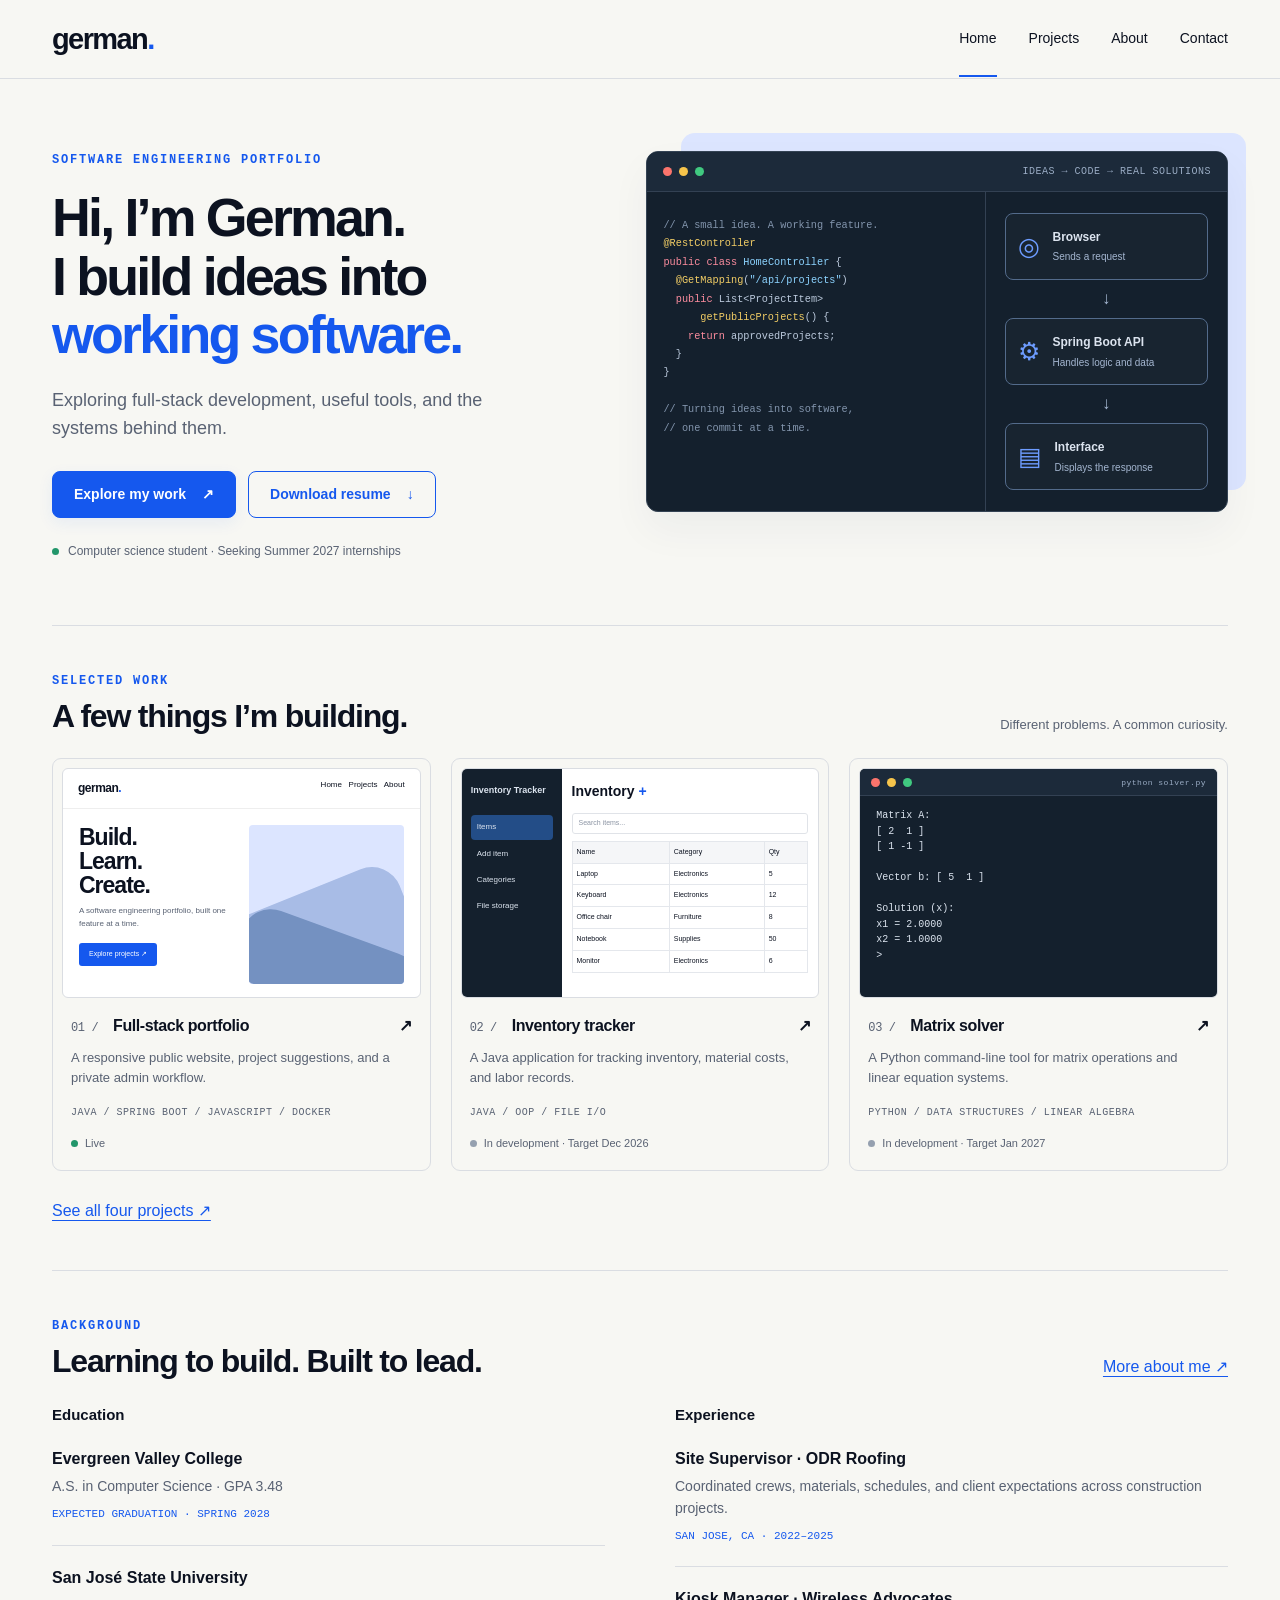
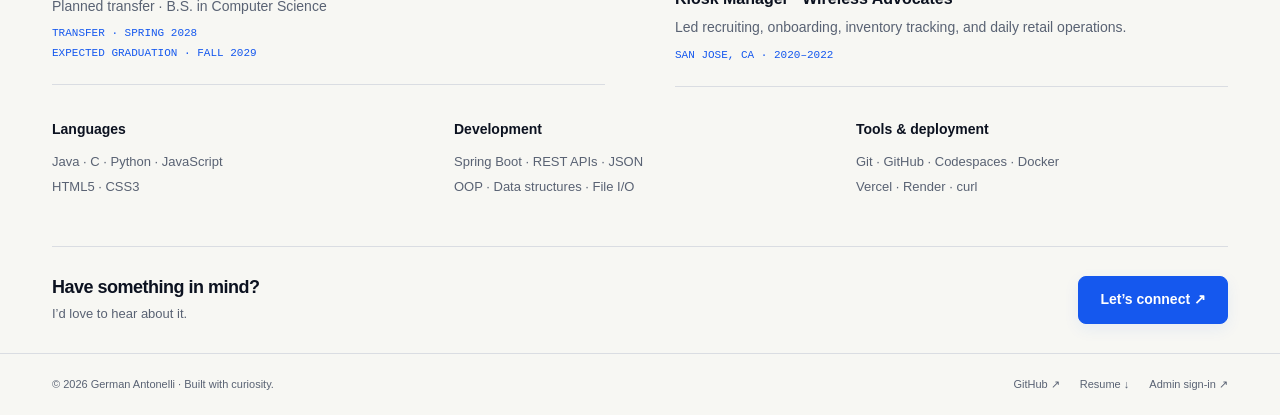
==== commit 0477d0f6: "Fix portfolio hero layout and expandable projects" ====
--- a/index.html
+++ b/index.html
@@ -5,36 +5,21 @@
     <meta name="viewport" content="width=device-width, initial-scale=1">
     <meta name="description" content="German Antonelli — computer science student building web applications and practical software tools. Explore projects, experience, and education.">
     <meta name="theme-color" content="#f7f7f3">
-    <title>
-      German Antonelli | Software Engineering Portfolio
-    </title>
-    <link rel="stylesheet" href="./styles.css">
+    <title>German Antonelli | Software Engineering Portfolio</title>
+    <link rel="stylesheet" href="./styles.css?v=20261003">
   </head>
   <body>
-    <a href="#main" class="skip">
-      Skip to content
-    </a>
+    <a href="#main" class="skip">Skip to content</a>
     <header>
       <div class="wrap nav">
         <a class="brand" href="#home" aria-label="German Antonelli home">
-          german
-          <span class="blue">
-            .
-          </span>
+          german<span class="blue">.</span>
         </a>
         <nav aria-label="Main navigation">
-          <a href="#home" data-page="home">
-            Home
-          </a>
-          <a href="#projects" data-page="projects">
-            Projects
-          </a>
-          <a href="#about" data-page="about">
-            About
-          </a>
-          <a href="#contact" data-page="contact">
-            Contact
-          </a>
+          <a href="#home" data-page="home">Home</a>
+          <a href="#projects" data-page="projects">Projects</a>
+          <a href="#about" data-page="about">About</a>
+          <a href="#contact" data-page="contact">Contact</a>
         </nav>
       </div>
     </header>
@@ -42,140 +27,74 @@
       <section id="home" class="view" aria-label="Home">
         <div class="hero">
           <div>
-            <div class="eyebrow">
-              Software engineering portfolio
-            </div>
+            <div class="eyebrow">Software engineering portfolio</div>
             <h1>
               Hi, I’m German.
               <br>
               I build ideas into
               <br>
-              <span class="blue">
-                working software.
-              </span>
+              <span class="blue">working software.</span>
             </h1>
-            <p>
-              Exploring full-stack development, useful tools, and the systems behind them.
-            </p>
+            <p>Exploring full-stack development, useful tools, and the systems behind them.</p>
             <div class="actions">
               <a href="#projects" class="btn primary">
                 Explore my work
-                <span aria-hidden="true">
-                  ↗
-                </span>
+                <span aria-hidden="true">↗</span>
               </a>
               <a href="./resume.pdf" class="btn" download>
                 Download resume
-                <span aria-hidden="true">
-                  ↓
-                </span>
+                <span aria-hidden="true">↓</span>
               </a>
             </div>
             <div class="availability">
-              <span class="dot green">
-              </span>
+              <span class="dot green"></span>
               Computer science student · Seeking Summer 2027 internships
             </div>
           </div>
           <div class="hero-art">
             <div class="window">
               <div class="window-bar">
-                <span class="traffic">
-                </span>
-                <span class="traffic">
-                </span>
-                <span class="traffic">
-                </span>
-                <span class="window-label">
-                  IDEAS → CODE → REAL SOLUTIONS
-                </span>
+                <span class="traffic"></span>
+                <span class="traffic"></span>
+                <span class="traffic"></span>
+                <span class="window-label">IDEAS → CODE → REAL SOLUTIONS</span>
               </div>
               <div class="architecture">
-                <pre class="code">
-                  <span class="comment">
-                    // A small idea. A working feature.
-                  </span>
-                  <span class="yellow">
-                    @RestController
-                  </span>
-                  <span class="pink">
-                    public class
-                  </span>
-                  <span class="cyan">
-                    HomeController
-                  </span>
-                  {
-                  <span class="yellow">
-                    @GetMapping
-                  </span>
-                  (
-                  <span class="cyan">
-                    "/api/projects"
-                  </span>
-                  )
-                  <span class="pink">
-                    public
-                  </span>
-                  List&lt;ProjectItem&gt;
-                  <span class="yellow">
-                    getPublicProjects
-                  </span>
-                  () {
-                  <span class="pink">
-                    return
-                  </span>
-                  approvedProjects;
+                <!-- Whitespace inside this code preview is intentional. -->
+                <pre class="code" aria-label="Example Spring Boot controller"><code><span class="comment">// A small idea. A working feature.</span>
+<span class="yellow">@RestController</span>
+<span class="pink">public class</span> <span class="cyan">HomeController</span> {
+  <span class="yellow">@GetMapping</span>(<span class="cyan">"/api/projects"</span>)
+  <span class="pink">public</span> List&lt;ProjectItem&gt;
+      <span class="yellow">getPublicProjects</span>() {
+    <span class="pink">return</span> approvedProjects;
   }
 }
-                  <span class="comment">
-                    // Turning ideas into software,
-// one commit at a time.
-                  </span>
-                </pre>
+
+<span class="comment">// Turning ideas into software,
+// one commit at a time.</span></code></pre>
                 <div class="flow">
                   <div class="flow-node">
-                    <span class="flow-icon" aria-hidden="true">
-                      ◎
-                    </span>
+                    <span class="flow-icon" aria-hidden="true">◎</span>
                     <div>
-                      <strong>
-                        Browser
-                      </strong>
-                      <small>
-                        Sends a request
-                      </small>
+                      <strong>Browser</strong>
+                      <small>Sends a request</small>
                     </div>
                   </div>
-                  <div class="flow-arrow" aria-hidden="true">
-                    ↓
-                  </div>
+                  <div class="flow-arrow" aria-hidden="true">↓</div>
                   <div class="flow-node">
-                    <span class="flow-icon" aria-hidden="true">
-                      ⚙
-                    </span>
+                    <span class="flow-icon" aria-hidden="true">⚙</span>
                     <div>
-                      <strong>
-                        Spring Boot API
-                      </strong>
-                      <small>
-                        Handles logic and data
-                      </small>
+                      <strong>Spring Boot API</strong>
+                      <small>Handles logic and data</small>
                     </div>
                   </div>
-                  <div class="flow-arrow" aria-hidden="true">
-                    ↓
-                  </div>
+                  <div class="flow-arrow" aria-hidden="true">↓</div>
                   <div class="flow-node">
-                    <span class="flow-icon" aria-hidden="true">
-                      ▤
-                    </span>
+                    <span class="flow-icon" aria-hidden="true">▤</span>
                     <div>
-                      <strong>
-                        Interface
-                      </strong>
-                      <small>
-                        Displays the response
-                      </small>
+                      <strong>Interface</strong>
+                      <small>Displays the response</small>
                     </div>
                   </div>
                 </div>
@@ -186,62 +105,35 @@
         <section class="section">
           <div class="section-head">
             <div>
-              <div class="eyebrow">
-                Selected work
-              </div>
-              <h2>
-                A few things I’m building.
-              </h2>
-            </div>
-            <p>
-              Different problems. A common curiosity.
-            </p>
-          </div>
-          <div class="cards" id="home-projects">
-          </div>
+              <div class="eyebrow">Selected work</div>
+              <h2>A few things I’m building.</h2>
+            </div>
+            <p>Different problems. A common curiosity.</p>
+          </div>
+          <div class="cards" id="home-projects"></div>
           <div class="actions">
-            <a href="#projects" class="text-link">
-              See all four projects ↗
-            </a>
+            <a href="#projects" class="text-link">See all four projects ↗</a>
           </div>
         </section>
         <section class="section">
           <div class="section-head">
             <div>
-              <div class="eyebrow">
-                Background
-              </div>
-              <h2>
-                Learning to build. Built to lead.
-              </h2>
-            </div>
-            <a href="#about" class="text-link">
-              More about me ↗
-            </a>
+              <div class="eyebrow">Background</div>
+              <h2>Learning to build. Built to lead.</h2>
+            </div>
+            <a href="#about" class="text-link">More about me ↗</a>
           </div>
           <div class="resume-grid">
             <div>
-              <h3>
-                Education
-              </h3>
+              <h3>Education</h3>
               <div class="entry">
-                <strong>
-                  Evergreen Valley College
-                </strong>
-                <p>
-                  A.S. in Computer Science · GPA 3.48
-                </p>
-                <div class="meta">
-                  EXPECTED GRADUATION · SPRING 2028
-                </div>
+                <strong>Evergreen Valley College</strong>
+                <p>A.S. in Computer Science · GPA 3.48</p>
+                <div class="meta">EXPECTED GRADUATION · SPRING 2028</div>
               </div>
               <div class="entry">
-                <strong>
-                  San José State University
-                </strong>
-                <p>
-                  Planned transfer · B.S. in Computer Science
-                </p>
+                <strong>San José State University</strong>
+                <p>Planned transfer · B.S. in Computer Science</p>
                 <div class="meta">
                   TRANSFER · SPRING 2028
                   <br>
@@ -250,38 +142,22 @@
               </div>
             </div>
             <div>
-              <h3>
-                Experience
-              </h3>
+              <h3>Experience</h3>
               <div class="entry">
-                <strong>
-                  Site Supervisor · ODR Roofing
-                </strong>
-                <p>
-                  Coordinated crews, materials, schedules, and client expectations across construction projects.
-                </p>
-                <div class="meta">
-                  SAN JOSE, CA · 2022–2025
-                </div>
+                <strong>Site Supervisor · ODR Roofing</strong>
+                <p>Coordinated crews, materials, schedules, and client expectations across construction projects.</p>
+                <div class="meta">SAN JOSE, CA · 2022–2025</div>
               </div>
               <div class="entry">
-                <strong>
-                  Kiosk Manager · Wireless Advocates
-                </strong>
-                <p>
-                  Led recruiting, onboarding, inventory tracking, and daily retail operations.
-                </p>
-                <div class="meta">
-                  SAN JOSE, CA · 2020–2022
-                </div>
+                <strong>Kiosk Manager · Wireless Advocates</strong>
+                <p>Led recruiting, onboarding, inventory tracking, and daily retail operations.</p>
+                <div class="meta">SAN JOSE, CA · 2020–2022</div>
               </div>
             </div>
           </div>
           <div class="skill-groups">
             <div>
-              <h3>
-                Languages
-              </h3>
+              <h3>Languages</h3>
               <p>
                 Java · C · Python · JavaScript
                 <br>
@@ -289,9 +165,7 @@
               </p>
             </div>
             <div>
-              <h3>
-                Development
-              </h3>
+              <h3>Development</h3>
               <p>
                 Spring Boot · REST APIs · JSON
                 <br>
@@ -299,9 +173,7 @@
               </p>
             </div>
             <div>
-              <h3>
-                Tools & deployment
-              </h3>
+              <h3>Tools & deployment</h3>
               <p>
                 Git · GitHub · Codespaces · Docker
                 <br>
@@ -313,137 +185,80 @@
       </section>
       <section id="projects" class="view" hidden aria-label="Projects">
         <div class="page-intro">
-          <div class="eyebrow">
-            The portfolio
-          </div>
+          <div class="eyebrow">The portfolio</div>
           <h1>
             Built to solve.
-            <span class="blue">
-              Made to learn.
-            </span>
+            <span class="blue">Made to learn.</span>
           </h1>
-          <p>
-            A closer look at the projects I’m building and the thinking behind them. Open a project to explore its details and interactive preview.
-          </p>
-        </div>
-        <div class="project-list" id="project-list">
-        </div>
+          <p>A closer look at the projects I’m building and the thinking behind them. Open a project to explore its details and interactive preview.</p>
+        </div>
+        <div class="project-list" id="project-list"></div>
       </section>
       <section id="about" class="view" hidden aria-label="About">
         <div class="page-intro">
-          <div class="eyebrow">
-            A little context
-          </div>
+          <div class="eyebrow">A little context</div>
           <h1>
             Curiosity,
-            <span class="blue">
-              with follow-through.
-            </span>
+            <span class="blue">with follow-through.</span>
           </h1>
-          <p>
-            I’m German Antonelli, a computer science student in San Jose working toward a career in software engineering. I like breaking problems into smaller pieces, understanding why a solution works, and turning ideas into things people can use.
-          </p>
+          <p>I’m German Antonelli, a computer science student in San Jose working toward a career in software engineering. I like breaking problems into smaller pieces, understanding why a solution works, and turning ideas into things people can use.</p>
         </div>
         <div class="resume-grid section">
           <div>
-            <h3>
-              From operations to software
-            </h3>
+            <h3>From operations to software</h3>
             <div class="entry">
-              <strong>
-                Building on practical experience
-              </strong>
-              <p>
-                Leading construction crews and managing a retail team taught me to coordinate people, keep track of details, and solve problems under changing conditions. Those experiences now inform the tools I’m building.
-              </p>
+              <strong>Building on practical experience</strong>
+              <p>Leading construction crews and managing a retail team taught me to coordinate people, keep track of details, and solve problems under changing conditions. Those experiences now inform the tools I’m building.</p>
             </div>
             <div class="entry">
-              <strong>
-                Learning through real projects
-              </strong>
-              <p>
-                My portfolio connects a static frontend to a Spring Boot API. Working through routing, cross-origin requests, deployment, and admin authentication gave me a clearer understanding of how the pieces fit together.
-              </p>
+              <strong>Learning through real projects</strong>
+              <p>My portfolio connects a static frontend to a Spring Boot API. Working through routing, cross-origin requests, deployment, and admin authentication gave me a clearer understanding of how the pieces fit together.</p>
             </div>
           </div>
           <div>
-            <h3>
-              Education & direction
-            </h3>
+            <h3>Education & direction</h3>
             <div class="entry">
-              <strong>
-                Evergreen Valley College
-              </strong>
-              <p>
-                A.S. in Computer Science · GPA 3.48
-              </p>
-              <div class="meta">
-                EXPECTED GRADUATION · SPRING 2028
-              </div>
-              <p>
-                Coursework: Java, C, Python, calculus, discrete mathematics, and engineering.
-              </p>
+              <strong>Evergreen Valley College</strong>
+              <p>A.S. in Computer Science · GPA 3.48</p>
+              <div class="meta">EXPECTED GRADUATION · SPRING 2028</div>
+              <p>Coursework: Java, C, Python, calculus, discrete mathematics, and engineering.</p>
             </div>
             <div class="entry">
-              <strong>
-                San José State University
-              </strong>
+              <strong>San José State University</strong>
               <p>
                 Planned transfer in Spring 2028.
                 <br>
                 B.S. in Computer Science, expected Fall 2029.
               </p>
             </div>
-            <a class="btn primary" href="./resume.pdf" download>
-              Download my resume ↓
-            </a>
+            <a class="btn primary" href="./resume.pdf" download>Download my resume ↓</a>
           </div>
         </div>
       </section>
       <section id="contact" class="view" hidden aria-label="Contact">
         <div class="page-intro">
-          <div class="eyebrow">
-            Let’s connect
-          </div>
+          <div class="eyebrow">Let’s connect</div>
           <h1>
             Have something
-            <span class="blue">
-              in mind?
-            </span>
+            <span class="blue">in mind?</span>
           </h1>
-          <p>
-            Internships, project ideas, or a conversation about building useful software—I’d love to hear from you.
-          </p>
+          <p>Internships, project ideas, or a conversation about building useful software—I’d love to hear from you.</p>
         </div>
         <div class="contact-grid">
           <div class="contact-card">
-            <h2>
-              Start a conversation.
-            </h2>
+            <h2>Start a conversation.</h2>
+            <p>Send an email or find me on GitHub and LinkedIn.</p>
             <p>
-              Send an email or find me on GitHub and LinkedIn.
-            </p>
-            <p>
-              <a class="text-link" href="mailto:german.antonelli11@gmail.com">
-                german.antonelli11@gmail.com ↗
-              </a>
+              <a class="text-link" href="mailto:german.antonelli11@gmail.com">german.antonelli11@gmail.com ↗</a>
             </p>
             <div class="actions">
-              <a class="btn" href="https://github.com/germanantonelli11-cloud" target="_blank" rel="noopener noreferrer">
-                GitHub ↗
-              </a>
-              <a class="btn" href="https://www.linkedin.com/in/german-antonelli-46483816a" target="_blank" rel="noopener noreferrer">
-                LinkedIn ↗
-              </a>
+              <a class="btn" href="https://github.com/germanantonelli11-cloud" target="_blank" rel="noopener noreferrer">GitHub ↗</a>
+              <a class="btn" href="https://www.linkedin.com/in/german-antonelli-46483816a" target="_blank" rel="noopener noreferrer">LinkedIn ↗</a>
             </div>
           </div>
           <div class="contact-card">
-            <h2>
-              Suggest a project idea.
-            </h2>
-            <p>
-              Your idea will be sent to my backend for review.
-            </p>
+            <h2>Suggest a project idea.</h2>
+            <p>Your idea will be sent to my backend for review.</p>
             <form id="idea-form">
               <label for="idea">
                 Project or feature idea
@@ -460,67 +275,29 @@
       </section>
       <div class="bottom-cta">
         <div>
-          <strong>
-            Have something in mind?
-          </strong>
-          <p>
-            I’d love to hear about it.
-          </p>
-        </div>
-        <a href="#contact" class="btn primary">
-          Let’s connect ↗
-        </a>
+          <strong>Have something in mind?</strong>
+          <p>I’d love to hear about it.</p>
+        </div>
+        <a href="#contact" class="btn primary">Let’s connect ↗</a>
       </div>
     </main>
     <footer>
       <div class="wrap footer-inner">
-        <span>
-          © 2026 German Antonelli · Built with curiosity.
-        </span>
+        <span>© 2026 German Antonelli · Built with curiosity.</span>
         <div class="footer-links">
-          <a href="https://github.com/germanantonelli11-cloud" target="_blank" rel="noopener noreferrer">
-            GitHub ↗
-          </a>
-          <a href="./resume.pdf" download>
-            Resume ↓
-          </a>
-          <a href="./login.html">
-            Admin sign-in ↗
-          </a>
+          <a href="https://github.com/germanantonelli11-cloud" target="_blank" rel="noopener noreferrer">GitHub ↗</a>
+          <a href="./resume.pdf" download>Resume ↓</a>
+          <a href="./login.html">Admin sign-in ↗</a>
         </div>
       </div>
     </footer>
-    <dialog id="project-modal" aria-labelledby="modal-title">
-      <div class="modal-head">
-        <div class="eyebrow" id="modal-number">
-        </div>
-        <button class="close" id="close-modal" aria-label="Close project">
-          ×
-        </button>
-        <h2 id="modal-title">
-        </h2>
-        <p id="modal-subtitle">
-        </p>
-        <div class="tags" id="modal-tags">
-        </div>
-      </div>
-      <div class="modal-body">
-        <div class="demo" id="demo">
-        </div>
-        <div class="details" id="modal-details">
-        </div>
-      </div>
-    </dialog>
     <noscript>
       <p class="wrap">
         Enable JavaScript to switch pages and use the project demos. Contact German at
-        <a href="mailto:german.antonelli11@gmail.com">
-          german.antonelli11@gmail.com
-        </a>
+        <a href="mailto:german.antonelli11@gmail.com">german.antonelli11@gmail.com</a>
         .
       </p>
     </noscript>
-    <script src="./script.js" defer>
-    </script>
+    <script src="./script.js?v=20261003" defer></script>
   </body>
 </html>
--- a/styles.css
+++ b/styles.css
@@ -1,1029 +1,1704 @@
 :root {
---paper:#f7f7f3;
---ink:#0c1220;
---muted:#596273;
---blue:#1558ee;
---line:#dadde2;
---dark:#14202d;
---soft:#edf2ff;
---radius:12px}
+  --paper: #f7f7f3;
+  --ink: #0c1220;
+  --muted: #596273;
+  --blue: #1558ee;
+  --line: #dadde2;
+  --dark: #14202d;
+  --soft: #edf2ff;
+  --radius: 12px;
+}
+
 * {
-box-sizing:border-box}
+  box-sizing: border-box;
+}
+
 html {
-scroll-behavior:smooth}
+  scroll-behavior: smooth;
+}
+
 body {
-margin:0;
-background:var(--paper);
-color:var(--ink);
-font-family:Inter,Arial,Helvetica,sans-serif;
-font-size:16px;
-line-height:1.55}
-button,input,select {
-font:inherit}
-button,a,input,select {
- -webkit-tap-highlight-color:transparent}
-button,a {
-touch-action:manipulation}
+  margin: 0;
+  background: var(--paper);
+  color: var(--ink);
+  font-family: Inter, Arial, Helvetica, sans-serif;
+  font-size: 16px;
+  line-height: 1.55;
+}
+
+button, input, select {
+  font: inherit;
+}
+
+button, a, input, select {
+  -webkit-tap-highlight-color: transparent;
+}
+
+button, a {
+  touch-action: manipulation;
+}
+
 button {
-cursor:pointer}
+  cursor: pointer;
+}
+
 a {
-color:inherit;
-text-decoration:none}
+  color: inherit;
+  text-decoration: none;
+}
+
 button:disabled {
-cursor:wait;
-opacity:.55}
-button:focus-visible,a:focus-visible,input:focus-visible,select:focus-visible {
-outline:3px solid #8eb1ff;
-outline-offset:4px}
+  cursor: wait;
+  opacity: .55;
+}
+
+button:focus-visible, a:focus-visible, input:focus-visible, select:focus-visible {
+  outline: 3px solid #8eb1ff;
+  outline-offset: 4px;
+}
+
 [hidden] {
-display:none!important}
+  display: none !important;
+}
+
 .wrap {
-max-width:1240px;
-margin:auto;
-padding:0 32px}
+  max-width: 1240px;
+  margin: auto;
+  padding: 0 32px;
+}
+
 .skip {
-position:fixed;
-top:-80px;
-left:20px;
-z-index:20;
-background:white;
-padding:10px}
+  position: fixed;
+  top: -80px;
+  left: 20px;
+  z-index: 20;
+  background: white;
+  padding: 10px;
+}
+
 .skip:focus {
-top:10px}
+  top: 10px;
+}
+
 header {
-border-bottom:1px solid var(--line);
-background:rgba(247,247,243,.96);
-position:sticky;
-top:0;
-z-index:5}
+  border-bottom: 1px solid var(--line);
+  background: rgba(247,247,243, .96);
+  position: sticky;
+  top: 0;
+  z-index: 5;
+}
+
 .nav {
-height:78px;
-display:flex;
-align-items:center;
-justify-content:space-between;
-gap:24px}
+  height: 78px;
+  display: flex;
+  align-items: center;
+  justify-content: space-between;
+  gap: 24px;
+}
+
 .brand {
-font-size:29px;
-font-weight:800;
-letter-spacing:-1.6px}
+  font-size: 29px;
+  font-weight: 800;
+  letter-spacing: -1.6px;
+}
+
 .blue {
-color:var(--blue)}
+  color: var(--blue);
+}
+
 nav {
-display:flex;
-align-items:center;
-gap:32px}
+  display: flex;
+  align-items: center;
+  gap: 32px;
+}
+
 nav a {
-font-size:14px;
-position:relative;
-padding:27px 0}
+  font-size: 14px;
+  position: relative;
+  padding: 27px 0;
+}
+
 nav a[aria-current="page"]:after {
-content:"";
-height:2px;
-background:var(--blue);
-position:absolute;
-bottom:0;
-left:0;
-right:0}
+  content: "";
+  height: 2px;
+  background: var(--blue);
+  position: absolute;
+  bottom: 0;
+  left: 0;
+  right: 0;
+}
+
 .eyebrow {
-font:600 12px/1.5 ui-monospace,SFMono-Regular,Consolas,monospace;
-color:var(--blue);
-letter-spacing:1.8px;
-text-transform:uppercase}
+  font: 600 12px/1.5 ui-monospace, SFMono-Regular, Consolas, monospace;
+  color: var(--blue);
+  letter-spacing: 1.8px;
+  text-transform: uppercase;
+}
+
 .hero {
-display:grid;
-grid-template-columns:1fr 1.08fr;
-gap:56px;
-padding:72px 0 64px;
-align-items:center}
+  display: grid;
+  grid-template-columns: 1fr 1.08fr;
+  gap: 56px;
+  padding: 72px 0 64px;
+  align-items: start;
+}
+
 .hero h1 {
-font-size:clamp(40px,4.2vw,60px);
-line-height:1.09;
-letter-spacing:-2.8px;
-margin:19px 0 23px;
-max-width:570px}
+  font-size: clamp(40px,4.2vw,60px);
+  line-height: 1.09;
+  letter-spacing: -2.8px;
+  margin: 19px 0 23px;
+  max-width: 570px;
+}
+
 .hero p {
-font-size:18px;
-color:var(--muted);
-max-width:490px}
+  font-size: 18px;
+  color: var(--muted);
+  max-width: 490px;
+}
+
 .actions {
-display:flex;
-gap:12px;
-flex-wrap:wrap;
-margin-top:28px}
+  display: flex;
+  gap: 12px;
+  flex-wrap: wrap;
+  margin-top: 28px;
+}
+
 .btn {
-display:inline-flex;
-align-items:center;
-justify-content:center;
-gap:16px;
-border:1px solid var(--blue);
-border-radius:8px;
-padding:12px 21px;
-color:var(--blue);
-background:transparent;
-font-weight:600;
-font-size:14px;
-min-height:46px}
+  display: inline-flex;
+  align-items: center;
+  justify-content: center;
+  gap: 16px;
+  border: 1px solid var(--blue);
+  border-radius: 8px;
+  padding: 12px 21px;
+  color: var(--blue);
+  background: transparent;
+  font-weight: 600;
+  font-size: 14px;
+  min-height: 46px;
+}
+
 .btn.primary {
-background:var(--blue);
-color:white;
-box-shadow:0 5px 16px #1558ee13}
+  background: var(--blue);
+  color: white;
+  box-shadow: 0 5px 16px #1558ee13;
+}
+
 .btn:hover {
-background:var(--soft)}
+  background: var(--soft);
+}
+
 .btn.primary:hover {
-background:#0846d1}
+  background: #0846d1;
+}
+
 .btn.small {
-padding:8px 13px;
-min-height:36px;
-font-size:12px}
+  padding: 8px 13px;
+  min-height: 36px;
+  font-size: 12px;
+}
+
 .availability {
-font-size:12px;
-color:var(--muted);
-display:flex;
-align-items:center;
-gap:9px;
-margin-top:24px}
+  font-size: 12px;
+  color: var(--muted);
+  display: flex;
+  align-items: center;
+  gap: 9px;
+  margin-top: 24px;
+}
+
 .dot {
-width:7px;
-height:7px;
-border-radius:50%;
-display:inline-block;
-background:#95a0af;
-flex-shrink:0}
+  width: 7px;
+  height: 7px;
+  border-radius: 50%;
+  display: inline-block;
+  background: #95a0af;
+  flex-shrink: 0;
+}
+
 .dot.green {
-background:#22966a}
+  background: #22966a;
+}
+
 .hero-art {
-position:relative;
-isolation:isolate}
+  position: relative;
+  isolation: isolate;
+}
+
 .hero-art:before {
-content:"";
-position:absolute;
-inset:-18px -18px 22px 35px;
-border-radius:14px;
-background:#dce5ff;
-z-index:-1}
+  content: "";
+  position: absolute;
+  inset: -18px -18px 22px 35px;
+  border-radius: 14px;
+  background: #dce5ff;
+  z-index: -1;
+}
+
 .window {
-border:1px solid #344354;
-border-radius:var(--radius);
-background:var(--dark);
-color:#dce4ef;
-overflow:hidden;
-box-shadow:0 18px 40px #1c294c0c}
+  border: 1px solid #344354;
+  border-radius: var(--radius);
+  background: var(--dark);
+  color: #dce4ef;
+  overflow: hidden;
+  box-shadow: 0 18px 40px #1c294c0c;
+}
+
 .window-bar {
-height:40px;
-display:flex;
-align-items:center;
-gap:7px;
-padding:0 16px;
-background:#1c2a3a;
-border-bottom:1px solid #334153}
+  height: 40px;
+  display: flex;
+  align-items: center;
+  gap: 7px;
+  padding: 0 16px;
+  background: #1c2a3a;
+  border-bottom: 1px solid #334153;
+}
+
 .traffic {
-width:9px;
-height:9px;
-border-radius:50%;
-background:#fb746c}
+  width: 9px;
+  height: 9px;
+  border-radius: 50%;
+  background: #fb746c;
+}
+
 .traffic:nth-child(2) {
-background:#f6c44b}
+  background: #f6c44b;
+}
+
 .traffic:nth-child(3) {
-background:#40c980}
+  background: #40c980;
+}
+
 .window-label {
-font:10px ui-monospace,monospace;
-color:#99abc3;
-margin-left:auto;
-letter-spacing:.5px}
+  font: 10px ui-monospace, monospace;
+  color: #99abc3;
+  margin-left: auto;
+  letter-spacing: .5px;
+}
+
 .architecture {
-display:grid;
-grid-template-columns:1.4fr 1fr;
-min-height:315px}
+  display: grid;
+  grid-template-columns: 1.4fr 1fr;
+  min-height: 315px;
+}
+
 .code {
-padding:28px 21px;
-font:12px/1.9 ui-monospace,SFMono-Regular,Consolas,monospace;
-white-space:pre-wrap;
-color:#bbc9dc;
-margin:0;
-border-right:1px solid #334153}
+  padding: 28px 21px;
+  font: 12px/1.9 ui-monospace, SFMono-Regular, Consolas, monospace;
+  white-space: pre;
+  overflow-x: auto;
+  color: #bbc9dc;
+  margin: 0;
+  border-right: 1px solid #334153;
+}
+
 .yellow {
-color:#f2cd65}
+  color: #f2cd65;
+}
+
 .pink {
-color:#fc8c9e}
+  color: #fc8c9e;
+}
+
 .cyan {
-color:#8cd3ff}
+  color: #8cd3ff;
+}
+
 .comment {
-color:#8395ad}
+  color: #8395ad;
+}
+
 .flow {
-padding:21px 19px;
-display:flex;
-flex-direction:column;
-justify-content:center;
-gap:6px}
+  padding: 21px 19px;
+  display: flex;
+  flex-direction: column;
+  justify-content: center;
+  gap: 6px;
+}
+
 .flow-node {
-display:flex;
-align-items:center;
-gap:13px;
-border:1px solid #536b8b;
-border-radius:8px;
-padding:13px 12px;
-background:#ffffff04}
+  display: flex;
+  align-items: center;
+  gap: 13px;
+  border: 1px solid #536b8b;
+  border-radius: 8px;
+  padding: 13px 12px;
+  background: #ffffff04;
+}
+
 .flow-icon {
-font-size:25px;
-color:#6d9cff}
+  font-size: 25px;
+  color: #6d9cff;
+}
+
 .flow-node strong {
-font-size:12px;
-display:block}
+  font-size: 12px;
+  display: block;
+}
+
 .flow-node small {
-font-size:10px;
-color:#a4b6d0;
-display:block;
-margin-top:3px}
+  font-size: 10px;
+  color: #a4b6d0;
+  display: block;
+  margin-top: 3px;
+}
+
 .flow-arrow {
-color:#a4b6d0;
-text-align:center;
-font-size:17px}
+  color: #a4b6d0;
+  text-align: center;
+  font-size: 17px;
+}
+
 .section {
-padding:46px 0;
-border-top:1px solid var(--line)}
+  padding: 46px 0;
+  border-top: 1px solid var(--line);
+}
+
 .section-head {
-display:flex;
-justify-content:space-between;
-align-items:end;
-gap:25px;
-margin-bottom:23px}
+  display: flex;
+  justify-content: space-between;
+  align-items: end;
+  gap: 25px;
+  margin-bottom: 23px;
+}
+
 .section h2 {
-font-size:32px;
-letter-spacing:-1.2px;
-line-height:1.2;
-margin:7px 0 0}
+  font-size: 32px;
+  letter-spacing: -1.2px;
+  line-height: 1.2;
+  margin: 7px 0 0;
+}
+
 .section-head p {
-font-size:13px;
-color:var(--muted);
-margin:0}
+  font-size: 13px;
+  color: var(--muted);
+  margin: 0;
+}
+
 .cards {
-display:grid;
-grid-template-columns:repeat(3,1fr);
-gap:20px}
+  display: grid;
+  grid-template-columns: repeat(3,1fr);
+  gap: 20px;
+}
+
 .project-card {
-display:block;
-text-align:left;
-background:transparent;
-border:1px solid var(--line);
-border-radius:9px;
-padding:9px;
-width:100%;
-color:var(--ink);
-transition:border-color .2s,transform .2s}
+  display: block;
+  text-align: left;
+  background: transparent;
+  border: 1px solid var(--line);
+  border-radius: 9px;
+  padding: 9px;
+  width: 100%;
+  color: var(--ink);
+  transition: border-color .2s, transform .2s;
+}
+
 .project-card:hover {
-border-color:var(--blue);
-transform:translateY(-3px)}
+  border-color: var(--blue);
+  transform: translateY(-3px);
+}
+
 .card-body {
-padding:16px 9px 9px}
+  padding: 16px 9px 9px;
+}
+
 .card-title {
-display:flex;
-justify-content:space-between;
-align-items:center;
-font-size:16px;
-font-weight:700;
-gap:12px;
-letter-spacing:-.4px}
+  display: flex;
+  justify-content: space-between;
+  align-items: center;
+  font-size: 16px;
+  font-weight: 700;
+  gap: 12px;
+  letter-spacing: -.4px;
+}
+
 .card-title .number {
-font:12px ui-monospace,monospace;
-margin-right:8px;
-color:var(--muted)}
+  font: 12px ui-monospace, monospace;
+  margin-right: 8px;
+  color: var(--muted);
+}
+
 .project-card p {
-font-size:13px;
-color:var(--muted);
-line-height:1.55;
-min-height:42px;
-margin:9px 0 14px}
+  font-size: 13px;
+  color: var(--muted);
+  line-height: 1.55;
+  min-height: 42px;
+  margin: 9px 0 14px;
+}
+
 .stack {
-font:10px/1.7 ui-monospace,monospace;
-color:var(--muted);
-letter-spacing:.5px;
-text-transform:uppercase}
+  font: 10px/1.7 ui-monospace, monospace;
+  color: var(--muted);
+  letter-spacing: .5px;
+  text-transform: uppercase;
+}
+
 .preview {
-height:190px;
-overflow:hidden;
-border:1px solid var(--line);
-border-radius:6px;
-background:#fff;
-position:relative;
-pointer-events:none}
+  height: 190px;
+  overflow: hidden;
+  border: 1px solid var(--line);
+  border-radius: 6px;
+  background: #fff;
+  position: relative;
+  pointer-events: none;
+}
+
 .mini-nav {
-padding:10px 15px;
-display:flex;
-justify-content:space-between;
-font-size:8px;
-border-bottom:1px solid #eee}
+  padding: 10px 15px;
+  display: flex;
+  justify-content: space-between;
+  font-size: 8px;
+  border-bottom: 1px solid #eee;
+}
+
 .mini-nav strong {
-font-size:12px;
-letter-spacing:-.5px}
+  font-size: 12px;
+  letter-spacing: -.5px;
+}
+
 .mini-home {
-display:grid;
-grid-template-columns:1fr 1fr;
-padding:20px;
-gap:16px}
+  display: grid;
+  grid-template-columns: 1fr 1fr;
+  padding: 20px;
+  gap: 16px;
+}
+
 .mini-home h4 {
-font-size:23px;
-line-height:1.05;
-letter-spacing:-1px;
-margin:0 0 8px}
+  font-size: 23px;
+  line-height: 1.05;
+  letter-spacing: -1px;
+  margin: 0 0 8px;
+}
+
 .mini-home small {
-font-size:8px;
-line-height:1.6;
-display:block;
-color:var(--muted)}
+  font-size: 8px;
+  line-height: 1.6;
+  display: block;
+  color: var(--muted);
+}
+
 .mini-pill {
-display:inline-block;
-background:var(--blue);
-color:white;
-font-size:7px;
-padding:6px 10px;
-margin-top:12px;
-border-radius:3px}
+  display: inline-block;
+  background: var(--blue);
+  color: white;
+  font-size: 7px;
+  padding: 6px 10px;
+  margin-top: 12px;
+  border-radius: 3px;
+}
+
 .mini-shape {
-background:#dce5ff;
-position:relative;
-border-radius:4px;
-overflow:hidden}
-.mini-shape:before,.mini-shape:after {
-content:"";
-position:absolute;
-inset:40% -10% -20%;
-background:#a8bce6;
-transform:rotate(-22deg);
-border-radius:30px}
+  background: #dce5ff;
+  position: relative;
+  border-radius: 4px;
+  overflow: hidden;
+}
+
+.mini-shape:before, .mini-shape:after {
+  content: "";
+  position: absolute;
+  inset: 40% -10% -20%;
+  background: #a8bce6;
+  transform: rotate(-22deg);
+  border-radius: 30px;
+}
+
 .mini-shape:after {
-inset:66% -10% -15%;
-background:#7491c1;
-transform:rotate(20deg)}
+  inset: 66% -10% -15%;
+  background: #7491c1;
+  transform: rotate(20deg);
+}
+
 .mini-inventory {
-display:grid;
-grid-template-columns:28% 1fr;
-height:100%}
+  display: grid;
+  grid-template-columns: 28% 1fr;
+  height: 100%;
+}
+
 .mini-side {
-background:#14202d;
-color:#dce4ef;
-padding:15px 9px;
-font-size:8px}
+  background: #14202d;
+  color: #dce4ef;
+  padding: 15px 9px;
+  font-size: 8px;
+}
+
 .mini-side b {
-display:block;
-margin-bottom:17px;
-font-size:9px}
+  display: block;
+  margin-bottom: 17px;
+  font-size: 9px;
+}
+
 .mini-side span {
-display:block;
-padding:6px;
-border-radius:4px;
-margin:2px 0}
+  display: block;
+  padding: 6px;
+  border-radius: 4px;
+  margin: 2px 0;
+}
+
 .mini-side span:first-of-type {
-background:#234d87}
+  background: #234d87;
+}
+
 .mini-main {
-padding:14px 12px;
-min-width:0}
+  padding: 14px 12px;
+  min-width: 0;
+}
+
 .mini-main h4 {
-margin:0 0 10px;
-font-size:14px}
+  margin: 0 0 10px;
+  font-size: 14px;
+}
+
 .mini-search {
-font-size:7px;
-border:1px solid #e0e3e8;
-padding:4px 6px;
-color:#8b94a3;
-border-radius:3px;
-margin-bottom:7px}
+  font-size: 7px;
+  border: 1px solid #e0e3e8;
+  padding: 4px 6px;
+  color: #8b94a3;
+  border-radius: 3px;
+  margin-bottom: 7px;
+}
+
 .mini-table {
-width:100%;
-border-collapse:collapse;
-font-size:7px}
-.mini-table td,.mini-table th {
-text-align:left;
-border:1px solid #e4e7ec;
-padding:5px 4px}
+  width: 100%;
+  border-collapse: collapse;
+  font-size: 7px;
+}
+
+.mini-table td, .mini-table th {
+  text-align: left;
+  border: 1px solid #e4e7ec;
+  padding: 5px 4px;
+}
+
 .mini-table th {
-background:#f5f6f8;
-font-weight:500}
+  background: #f5f6f8;
+  font-weight: 500;
+}
+
 .terminal {
-height:100%;
-background:#14202d;
-color:#dce4ef;
-font:10px/1.55 ui-monospace,monospace}
+  height: 100%;
+  background: #14202d;
+  color: #dce4ef;
+  font: 10px/1.55 ui-monospace, monospace;
+}
+
 .terminal .window-bar {
-height:27px;
-padding:0 11px}
+  height: 27px;
+  padding: 0 11px;
+}
+
 .terminal pre {
-padding:12px 16px;
-margin:0}
+  padding: 12px 16px;
+  margin: 0;
+}
+
 .terminal .window-label {
-font-size:8px}
+  font-size: 8px;
+}
+
 .mini-resources {
-padding:22px;
-background:#14202d;
-height:100%;
-color:white;
-font-size:10px}
+  padding: 22px;
+  background: #14202d;
+  height: 100%;
+  color: white;
+  font-size: 10px;
+}
+
 .mini-resources h4 {
-font-size:14px;
-margin:0 0 18px}
+  font-size: 14px;
+  margin: 0 0 18px;
+}
+
 .resource-line {
-margin:12px 0}
+  margin: 12px 0;
+}
+
 .meter {
-height:7px;
-background:#334153;
-border-radius:4px;
-overflow:hidden;
-margin-top:6px}
+  height: 7px;
+  background: #334153;
+  border-radius: 4px;
+  overflow: hidden;
+  margin-top: 6px;
+}
+
 .meter>span {
-display:block;
-height:100%;
-background:#6799ff}
+  display: block;
+  height: 100%;
+  background: #6799ff;
+}
+
 .resume-grid {
-display:grid;
-grid-template-columns:1fr 1fr;
-gap:70px}
+  display: grid;
+  grid-template-columns: 1fr 1fr;
+  gap: 70px;
+}
+
 .resume-grid h3 {
-font-size:15px;
-margin:0 0 20px}
+  font-size: 15px;
+  margin: 0 0 20px;
+}
+
 .entry {
-padding:0 0 20px;
-margin-bottom:20px;
-border-bottom:1px solid var(--line)}
+  padding: 0 0 20px;
+  margin-bottom: 20px;
+  border-bottom: 1px solid var(--line);
+}
+
 .entry:last-child {
-margin-bottom:0}
+  margin-bottom: 0;
+}
+
 .entry strong {
-font-size:16px}
+  font-size: 16px;
+}
+
 .entry p {
-font-size:14px;
-color:var(--muted);
-margin:5px 0}
+  font-size: 14px;
+  color: var(--muted);
+  margin: 5px 0;
+}
+
 .entry .meta {
-font:11px/1.8 ui-monospace,monospace;
-color:var(--blue);
-margin-top:7px}
+  font: 11px/1.8 ui-monospace, monospace;
+  color: var(--blue);
+  margin-top: 7px;
+}
+
 .skill-groups {
-display:grid;
-grid-template-columns:repeat(3,1fr);
-gap:30px;
-margin-top:32px}
+  display: grid;
+  grid-template-columns: repeat(3,1fr);
+  gap: 30px;
+  margin-top: 32px;
+}
+
 .skill-groups h3 {
-font-size:14px;
-margin:0 0 10px}
+  font-size: 14px;
+  margin: 0 0 10px;
+}
+
 .skill-groups p {
-color:var(--muted);
-font-size:13px;
-line-height:1.9;
-margin:0}
+  color: var(--muted);
+  font-size: 13px;
+  line-height: 1.9;
+  margin: 0;
+}
+
 .page-intro {
-padding:52px 0 30px}
+  padding: 52px 0 30px;
+}
+
 .page-intro h1 {
-font-size:48px;
-line-height:1.15;
-letter-spacing:-2px;
-margin:13px 0 12px}
+  font-size: 48px;
+  line-height: 1.15;
+  letter-spacing: -2px;
+  margin: 13px 0 12px;
+}
+
 .page-intro p {
-font-size:18px;
-color:var(--muted);
-margin:0;
-max-width:760px}
+  font-size: 18px;
+  color: var(--muted);
+  margin: 0;
+  max-width: 760px;
+}
+
 .project-list {
-display:flex;
-flex-direction:column;
-gap:16px;
-margin:5px 0 45px}
+  display: flex;
+  flex-direction: column;
+  gap: 16px;
+  margin: 5px 0 45px;
+}
+
 .project-row {
-border:1px solid var(--line);
-background:transparent;
-border-radius:9px;
-text-align:left;
-display:grid;
-grid-template-columns:34% 1fr 110px;
-align-items:center;
-gap:32px;
-padding:13px;
-color:var(--ink);
-width:100%;
-transition:border-color .2s}
+  border: 1px solid var(--line);
+  background: transparent;
+  border-radius: 9px;
+  text-align: left;
+  display: grid;
+  grid-template-columns: 34% 1fr 110px;
+  align-items: center;
+  gap: 32px;
+  padding: 13px;
+  color: var(--ink);
+  width: 100%;
+  transition: border-color .2s;
+}
+
 .project-row:hover {
-border-color:var(--blue)}
+  border-color: var(--blue);
+}
+
 .project-row .preview {
-height:195px}
+  height: 195px;
+}
+
 .project-row h2 {
-font-size:25px;
-letter-spacing:-.8px;
-line-height:1.2;
-margin:8px 0 9px}
+  font-size: 25px;
+  letter-spacing: -.8px;
+  line-height: 1.2;
+  margin: 8px 0 9px;
+}
+
 .project-row p {
-font-size:14px;
-color:var(--muted);
-margin:0 0 17px}
+  font-size: 14px;
+  color: var(--muted);
+  margin: 0 0 17px;
+}
+
 .project-number {
-font:12px ui-monospace,monospace;
-color:var(--muted)}
+  font: 12px ui-monospace, monospace;
+  color: var(--muted);
+}
+
 .tags {
-display:flex;
-gap:7px;
-flex-wrap:wrap}
+  display: flex;
+  gap: 7px;
+  flex-wrap: wrap;
+}
+
 .tag {
-border:1px solid #d0d5de;
-border-radius:6px;
-padding:5px 11px;
-font-size:11px;
-color:#394355;
-display:inline-block}
+  border: 1px solid #d0d5de;
+  border-radius: 6px;
+  padding: 5px 11px;
+  font-size: 11px;
+  color: #394355;
+  display: inline-block;
+}
+
 .row-cta {
-text-align:center;
-color:var(--blue);
-font-size:12px;
-font-weight:600}
+  text-align: center;
+  color: var(--blue);
+  font-size: 12px;
+  font-weight: 600;
+}
+
 .plus {
-background:var(--blue);
-color:white;
-font-size:32px;
-line-height:1;
-width:54px;
-height:54px;
-border-radius:50%;
-display:flex;
-align-items:center;
-justify-content:center;
-margin:0 auto 9px;
-font-weight:300}
+  background: var(--blue);
+  color: white;
+  font-size: 32px;
+  line-height: 1;
+  width: 54px;
+  height: 54px;
+  border-radius: 50%;
+  display: flex;
+  align-items: center;
+  justify-content: center;
+  margin: 0 auto 9px;
+  font-weight: 300;
+}
+
 .status {
-font-size:11px;
-color:var(--muted);
-display:flex;
-align-items:center;
-gap:7px;
-margin-top:14px}
+  font-size: 11px;
+  color: var(--muted);
+  display: flex;
+  align-items: center;
+  gap: 7px;
+  margin-top: 14px;
+}
+
 .contact-grid {
-display:grid;
-grid-template-columns:1fr 1fr;
-gap:50px;
-padding:15px 0 55px}
+  display: grid;
+  grid-template-columns: 1fr 1fr;
+  gap: 50px;
+  padding: 15px 0 55px;
+}
+
 .contact-card {
-border:1px solid var(--line);
-border-radius:10px;
-padding:28px}
+  border: 1px solid var(--line);
+  border-radius: 10px;
+  padding: 28px;
+}
+
 .contact-card h2 {
-font-size:22px;
-margin:0 0 10px;
-letter-spacing:-.5px}
+  font-size: 22px;
+  margin: 0 0 10px;
+  letter-spacing: -.5px;
+}
+
 .contact-card p {
-color:var(--muted);
-font-size:14px}
+  color: var(--muted);
+  font-size: 14px;
+}
+
 .text-link {
-color:var(--blue);
-text-decoration:underline;
-text-underline-offset:4px;
-overflow-wrap:anywhere}
+  color: var(--blue);
+  text-decoration: underline;
+  text-underline-offset: 4px;
+  overflow-wrap: anywhere;
+}
+
 .field {
-display:block;
-width:100%;
-border:1px solid #cdd3dd;
-border-radius:6px;
-background:#fff;
-color:var(--ink);
-padding:11px 12px;
-margin:8px 0 15px}
+  display: block;
+  width: 100%;
+  border: 1px solid #cdd3dd;
+  border-radius: 6px;
+  background: #fff;
+  color: var(--ink);
+  padding: 11px 12px;
+  margin: 8px 0 15px;
+}
+
 .contact-card label {
-font-size:13px}
+  font-size: 13px;
+}
+
 .form-status {
-min-height:24px;
-margin-bottom:0!important;
-font-size:13px!important}
+  min-height: 24px;
+  margin-bottom: 0 !important;
+  font-size: 13px !important;
+}
+
 .bottom-cta {
-border-top:1px solid var(--line);
-padding:27px 0;
-display:flex;
-justify-content:space-between;
-align-items:center;
-gap:20px}
+  border-top: 1px solid var(--line);
+  padding: 27px 0;
+  display: flex;
+  justify-content: space-between;
+  align-items: center;
+  gap: 20px;
+}
+
 .bottom-cta strong {
-font-size:18px;
-letter-spacing:-.5px}
+  font-size: 18px;
+  letter-spacing: -.5px;
+}
+
 .bottom-cta p {
-font-size:13px;
-color:var(--muted);
-margin:2px 0}
+  font-size: 13px;
+  color: var(--muted);
+  margin: 2px 0;
+}
+
 footer {
-border-top:1px solid var(--line);
-padding:22px 0;
-color:var(--muted);
-font-size:11px}
+  border-top: 1px solid var(--line);
+  padding: 22px 0;
+  color: var(--muted);
+  font-size: 11px;
+}
+
 .footer-inner {
-display:flex;
-justify-content:space-between;
-gap:24px;
-flex-wrap:wrap}
+  display: flex;
+  justify-content: space-between;
+  gap: 24px;
+  flex-wrap: wrap;
+}
+
 .footer-links {
-display:flex;
-gap:20px}
+  display: flex;
+  gap: 20px;
+}
+
 .footer-links a:hover {
-color:var(--blue)}
-dialog {
-border:1px solid var(--line);
-border-radius:14px;
-background:var(--paper);
-padding:0;
-width:min(1080px,calc(100% - 32px));
-max-height:90dvh;
-color:var(--ink);
-box-shadow:0 30px 100px #05102150}
-dialog::backdrop {
-background:#0e18236b;
-backdrop-filter:blur(5px)}
-.modal-head {
-padding:28px 34px 22px;
-border-bottom:1px solid var(--line);
-position:relative}
-.modal-head h2 {
-font-size:31px;
-letter-spacing:-1px;
-line-height:1.2;
-margin:9px 45px 12px 0}
-.modal-head p {
-font-size:14px;
-color:var(--muted);
-margin:0 0 14px}
-.close {
-position:absolute;
-top:22px;
-right:22px;
-background:var(--blue);
-border:0;
-width:38px;
-height:38px;
-border-radius:50%;
-color:white;
-font-size:25px;
-line-height:1}
-.modal-body {
-padding:28px 34px;
-display:grid;
-grid-template-columns:1.15fr 1fr;
-gap:32px}
+  color: var(--blue);
+}
+
+.project-detail-grid {
+  padding: 28px 34px;
+  display: grid;
+  grid-template-columns: 1.15fr 1fr;
+  gap: 32px;
+}
+
 .demo {
-border:1px solid #ccd3df;
-border-radius:8px;
-overflow:hidden;
-background:#fff;
-align-self:start}
+  border: 1px solid #ccd3df;
+  border-radius: 8px;
+  overflow: hidden;
+  background: #fff;
+  align-self: start;
+}
+
 .demo-head {
-background:#172534;
-color:#dce4ef;
-font-size:12px;
-display:flex;
-justify-content:space-between;
-gap:15px;
-padding:12px 16px}
+  background: #172534;
+  color: #dce4ef;
+  font-size: 12px;
+  display: flex;
+  justify-content: space-between;
+  gap: 15px;
+  padding: 12px 16px;
+}
+
 .demo-content {
-padding:20px}
+  padding: 20px;
+}
+
 .demo-content h3 {
-font-size:20px;
-letter-spacing:-.6px;
-margin:0 0 12px}
+  font-size: 20px;
+  letter-spacing: -.6px;
+  margin: 0 0 12px;
+}
+
 .demo-caption {
-padding:10px 16px;
-background:#eff2f7;
-color:var(--muted);
-font-size:11px;
-border-top:1px solid #dbe0e8}
+  padding: 10px 16px;
+  background: #eff2f7;
+  color: var(--muted);
+  font-size: 11px;
+  border-top: 1px solid #dbe0e8;
+}
+
 .details h3 {
-font-size:17px;
-margin:0 0 6px}
+  font-size: 17px;
+  margin: 0 0 6px;
+}
+
 .details p {
-font-size:14px;
-color:var(--muted);
-margin:0 0 22px;
-line-height:1.7}
+  font-size: 14px;
+  color: var(--muted);
+  margin: 0 0 22px;
+  line-height: 1.7;
+}
+
 .details .actions {
-margin:16px 0 0}
+  margin: 16px 0 0;
+}
+
 .table-scroll {
-overflow-x:auto}
+  overflow-x: auto;
+}
+
 .inventory-table {
-border-collapse:collapse;
-width:100%;
-font-size:12px;
-margin:14px 0}
-.inventory-table th,.inventory-table td {
-padding:8px;
-text-align:left;
-border-bottom:1px solid #e4e7ed}
+  border-collapse: collapse;
+  width: 100%;
+  font-size: 12px;
+  margin: 14px 0;
+}
+
+.inventory-table th, .inventory-table td {
+  padding: 8px;
+  text-align: left;
+  border-bottom: 1px solid #e4e7ed;
+}
+
 .inventory-table th {
-background:#f1f3f7;
-font-weight:600}
+  background: #f1f3f7;
+  font-weight: 600;
+}
+
 .delete-item {
-border:0;
-background:#f7e9e9;
-color:#9b2d37;
-padding:3px 8px;
-border-radius:4px;
-min-height:28px}
+  border: 0;
+  background: #f7e9e9;
+  color: #9b2d37;
+  padding: 3px 8px;
+  border-radius: 4px;
+  min-height: 28px;
+}
+
 .add-form {
-display:grid;
-grid-template-columns:1fr 80px;
-gap:9px}
+  display: grid;
+  grid-template-columns: 1fr 80px;
+  gap: 9px;
+}
+
 .add-form .field {
-margin:6px 0}
+  margin: 6px 0;
+}
+
 .add-form button {
-grid-column:1/-1}
+  grid-column: 1/-1;
+}
+
 .demo label {
-font-size:12px;
-color:#536073}
+  font-size: 12px;
+  color: #536073;
+}
+
 .demo .field {
-padding:8px 10px;
-font-size:13px}
+  padding: 8px 10px;
+  font-size: 13px;
+}
+
 .matrix-inputs {
-display:grid;
-grid-template-columns:1fr 24px 90px;
-gap:12px;
-align-items:center;
-margin:16px 0}
+  display: grid;
+  grid-template-columns: 1fr 24px 90px;
+  gap: 12px;
+  align-items: center;
+  margin: 16px 0;
+}
+
 .matrix-grid {
-display:grid;
-grid-template-columns:1fr 1fr;
-gap:6px}
+  display: grid;
+  grid-template-columns: 1fr 1fr;
+  gap: 6px;
+}
+
 .matrix-vector {
-display:grid;
-gap:6px}
+  display: grid;
+  gap: 6px;
+}
+
 .matrix-inputs input {
-width:100%;
-min-width:0;
-border:1px solid #cdd3dd;
-border-radius:5px;
-padding:9px;
-background:#f7f9fc;
-color:#25354a}
+  width: 100%;
+  min-width: 0;
+  border: 1px solid #cdd3dd;
+  border-radius: 5px;
+  padding: 9px;
+  background: #f7f9fc;
+  color: #25354a;
+}
+
 .matrix-result {
-background:#edf3ff;
-border:1px solid #cadbff;
-border-radius:6px;
-padding:12px;
-margin-top:14px;
-font:13px/1.7 ui-monospace,monospace;
-min-height:70px}
+  background: #edf3ff;
+  border: 1px solid #cadbff;
+  border-radius: 6px;
+  padding: 12px;
+  margin-top: 14px;
+  font: 13px/1.7 ui-monospace, monospace;
+  min-height: 70px;
+}
+
 .simulation-row {
-margin:17px 0}
+  margin: 17px 0;
+}
+
 .simulation-row input {
-width:100%;
-accent-color:var(--blue)}
+  width: 100%;
+  accent-color: var(--blue);
+}
+
 .simulation-row .meter {
-height:12px;
-background:#e5eaf2}
+  height: 12px;
+  background: #e5eaf2;
+}
+
 .simulation-row .meter>span {
-background:var(--blue);
-transition:width .15s}
+  background: var(--blue);
+  transition: width .15s;
+}
+
 .simulation-row p {
-font-size:12px;
-margin:4px 0;
-color:var(--muted)}
+  font-size: 12px;
+  margin: 4px 0;
+  color: var(--muted);
+}
+
 .flow-demo {
-display:grid;
-gap:8px}
+  display: grid;
+  gap: 8px;
+}
+
 .flow-demo button {
-border:1px solid #ccd4e2;
-border-radius:7px;
-background:#f4f7fc;
-padding:12px;
-text-align:left;
-font-size:13px;
-color:var(--ink)}
+  border: 1px solid #ccd4e2;
+  border-radius: 7px;
+  background: #f4f7fc;
+  padding: 12px;
+  text-align: left;
+  font-size: 13px;
+  color: var(--ink);
+}
+
 .flow-demo button[aria-pressed="true"] {
-border-color:var(--blue);
-background:#e8efff}
+  border-color: var(--blue);
+  background: #e8efff;
+}
+
 .flow-description {
-font-size:13px;
-color:var(--muted);
-min-height:90px;
-margin:14px 0 0}
+  font-size: 13px;
+  color: var(--muted);
+  min-height: 90px;
+  margin: 14px 0 0;
+}
+
 .demo-hint {
-font-size:11px;
-color:var(--muted);
-margin:10px 0 0}
+  font-size: 11px;
+  color: var(--muted);
+  margin: 10px 0 0;
+}
+
 .view {
-animation:enter .25s ease}
+  animation: enter .25s ease;
+}
+
 @keyframes enter {
-from {
-opacity:.4;
-transform:translateY(5px)}
-to {
-opacity:1;
-transform:translateY(0)}
-}
-.no-scroll {
-overflow:hidden}
-
-@media(min-width:1400px) {
-.wrap {
-max-width:1380px}
-.hero {
-gap:70px}
-.hero h1 {
-font-size:58px}
-.architecture {
-min-height:350px}
+  from {
+    opacity: .4;
+    transform: translateY(5px);
+  }
+
+  to {
+    opacity: 1;
+    transform: translateY(0);
+  }
+
+}
+
+@media (min-width: 1400px) {
+  .wrap {
+    max-width: 1380px;
+  }
+
+  .hero {
+    gap: 70px;
+  }
+
+  .hero h1 {
+    font-size: 58px;
+  }
+
+  .architecture {
+    min-height: 350px;
+  }
+
+  .code {
+    font-size: 13px;
+    padding: 30px;
+  }
+
+  .flow-node {
+    padding: 16px;
+  }
+
+  .preview {
+    height: 215px;
+  }
+
+}
+
+@media (max-width: 900px) {
+  .wrap {
+    padding: 0 24px;
+  }
+
+  .hero {
+    gap: 30px;
+  }
+
+  .hero h1 {
+    font-size: 44px;
+  }
+
+  .architecture {
+    grid-template-columns: 1fr;
+  }
+
+  .code {
+    border-right: 0;
+    border-bottom: 1px solid #334153;
+    min-height: 220px;
+    font-size: 11px;
+  }
+
+  .flow {
+    flex-direction: row;
+    padding: 15px;
+    gap: 5px;
+  }
+
+  .flow-node {
+    padding: 8px;
+    flex: 1;
+    display: block;
+  }
+
+  .flow-icon {
+    font-size: 17px;
+  }
+
+  .flow-node small {
+    display: none;
+  }
+
+  .flow-arrow {
+    transform: rotate(-90deg);
+    align-self: center;
+  }
+
+  .hero p {
+    font-size: 16px;
+  }
+
+  .cards {
+    gap: 12px;
+  }
+
+  .preview {
+    height: 170px;
+  }
+
+  .mini-home {
+    padding: 14px;
+  }
+
+  .mini-home h4 {
+    font-size: 20px;
+  }
+
+  .mini-main {
+    padding: 12px 8px;
+  }
+
+  .mini-side {
+    padding: 13px 6px;
+  }
+
+  .project-row {
+    grid-template-columns: 32% 1fr 85px;
+    gap: 20px;
+  }
+
+  .project-row h2 {
+    font-size: 21px;
+  }
+
+  .project-row .preview {
+    height: 180px;
+  }
+
+  .project-detail-grid {
+    gap: 24px;
+    grid-template-columns: 1fr 1fr;
+  }
+
+  .resume-grid {
+    gap: 40px;
+  }
+
+}
+
+@media (max-width: 650px) {
+  .wrap {
+    padding: 0 20px;
+  }
+
+  .nav {
+    height: 65px;
+    gap: 15px;
+  }
+
+  .brand {
+    font-size: 25px;
+  }
+
+  nav {
+    gap: 16px;
+  }
+
+  nav a {
+    font-size: 12px;
+    padding: 23px 0;
+  }
+
+  .hero {
+    grid-template-columns: 1fr;
+    padding: 42px 0 40px;
+    gap: 44px;
+  }
+
+  .hero h1 {
+    font-size: 47px;
+    letter-spacing: -2px;
+    max-width: 510px;
+  }
+
+  .hero-art {
+    margin-right: 12px;
+  }
+
+  .architecture {
+    grid-template-columns: 1.35fr 1fr;
+    min-height: 270px;
+  }
+
+  .code {
+    border-right: 1px solid #334153;
+    border-bottom: 0;
+    padding: 20px 13px;
+    font-size: 9px;
+    min-height: 0;
+  }
+
+  .flow {
+    flex-direction: column;
+    padding: 12px;
+  }
+
+  .flow-node {
+    display: flex;
+    padding: 10px 8px;
+    flex: 0;
+    gap: 8px;
+  }
+
+  .flow-node strong {
+    font-size: 10px;
+  }
+
+  .flow-node small {
+    display: block;
+    font-size: 9px;
+  }
+
+  .flow-arrow {
+    transform: none;
+  }
+
+  .section {
+    padding: 33px 0;
+  }
+
+  .section h2 {
+    font-size: 28px;
+  }
+
+  .section-head {
+    display: block;
+  }
+
+  .section-head p {
+    margin-top: 10px;
+  }
+
+  .cards {
+    grid-template-columns: 1fr;
+    gap: 17px;
+  }
+
+  .preview {
+    height: 210px;
+  }
+
+  .mini-home {
+    padding: 22px 28px;
+  }
+
+  .mini-home h4 {
+    font-size: 29px;
+  }
+
+  .mini-main {
+    padding: 20px;
+  }
+
+  .mini-side {
+    padding: 20px 13px;
+  }
+
+  .mini-table {
+    font-size: 9px;
+  }
+
+  .mini-table td, .mini-table th {
+    padding: 6px;
+  }
+
+  .mini-search {
+    font-size: 9px;
+  }
+
+  .mini-main h4 {
+    font-size: 20px;
+  }
+
+  .mini-side {
+    font-size: 10px;
+  }
+
+  .mini-side b {
+    font-size: 12px;
+  }
+
+  .terminal {
+    font-size: 12px;
+  }
+
+  .terminal pre {
+    padding: 18px 23px;
+  }
+
+  .project-card p {
+    min-height: 0;
+  }
+
+  .resume-grid, .skill-groups, .contact-grid {
+    grid-template-columns: 1fr;
+    gap: 25px;
+  }
+
+  .page-intro {
+    padding: 36px 0 25px;
+  }
+
+  .page-intro h1 {
+    font-size: 38px;
+  }
+
+  .page-intro p {
+    font-size: 16px;
+  }
+
+  .project-row {
+    grid-template-columns: 1fr 60px;
+    gap: 18px;
+    padding: 12px;
+  }
+
+  .project-row .preview {
+    grid-column: 1/-1;
+    height: 210px;
+  }
+
+  .project-row h2 {
+    font-size: 23px;
+  }
+
+  .row-cta {
+    font-size: 10px;
+  }
+
+  .plus {
+    height: 43px;
+    width: 43px;
+    font-size: 27px;
+  }
+
+  .project-detail-grid {
+    grid-template-columns: 1fr;
+    padding: 20px;
+    gap: 25px;
+  }
+
+  .bottom-cta {
+    align-items: start;
+  }
+
+  .bottom-cta strong {
+    font-size: 16px;
+  }
+
+  .bottom-cta .btn {
+    font-size: 12px;
+    padding: 10px 14px;
+    white-space: nowrap;
+  }
+
+  .contact-card {
+    padding: 22px;
+  }
+
+  .footer-inner {
+    gap: 14px;
+  }
+
+  .footer-links {
+    gap: 17px;
+  }
+
+}
+
+@media (prefers-reduced-motion:reduce) {
+  html {
+    scroll-behavior: auto;
+  }
+
+  *,*:before,*:after {
+    animation: none !important;
+    transition: none !important;
+  }
+
+}
+
+/* Layout refinements and expandable project details. */
+.hero > *,
+.architecture > *,
+.project-row > * {
+  min-width: 0;
+}
+
 .code {
-font-size:13px;
-padding:30px}
-.flow-node {
-padding:16px}
+  padding: 24px 16px;
+  font-size: clamp(9px, 0.8vw, 12px);
+  line-height: 1.8;
+}
+
+.code code {
+  font: inherit;
+}
+
 .preview {
-height:215px}
-}
-
-@media(max-width:900px) {
-.wrap {
-padding:0 24px}
-.hero {
-gap:30px}
-.hero h1 {
-font-size:44px}
-.architecture {
-grid-template-columns:1fr}
-.code {
-border-right:0;
-border-bottom:1px solid #334153;
-min-height:220px;
-font-size:11px}
-.flow {
-flex-direction:row;
-padding:15px;
-gap:5px}
-.flow-node {
-padding:8px;
-flex:1;
-display:block}
-.flow-icon {
-font-size:17px}
-.flow-node small {
-display:none}
-.flow-arrow {
-transform:rotate(-90deg);
-align-self:center}
-.hero p {
-font-size:16px}
-.cards {
-gap:12px}
-.preview {
-height:170px}
+  height: 230px;
+}
+
+.project-row .preview {
+  height: 215px;
+}
+
 .mini-home {
-padding:14px}
-.mini-home h4 {
-font-size:20px}
+  height: calc(100% - 37px);
+  padding: 16px;
+}
+
 .mini-main {
-padding:12px 8px}
-.mini-side {
-padding:13px 6px}
-.project-row {
-grid-template-columns:32% 1fr 85px;
-gap:20px}
-.project-row h2 {
-font-size:21px}
-.project-row .preview {
-height:180px}
-.modal-body {
-gap:24px;
-grid-template-columns:1fr 1fr}
-.resume-grid {
-gap:40px}
-}
-
-@media(max-width:650px) {
-.wrap {
-padding:0 20px}
-.nav {
-height:65px;
-gap:15px}
-.brand {
-font-size:25px}
-nav {
-gap:16px}
-nav a {
-font-size:12px;
-padding:23px 0}
-.hero {
-grid-template-columns:1fr;
-padding:42px 0 40px;
-gap:44px}
-.hero h1 {
-font-size:47px;
-letter-spacing:-2px;
-max-width:510px}
-.hero-art {
-margin-right:12px}
-.architecture {
-grid-template-columns:1.35fr 1fr;
-min-height:270px}
-.code {
-border-right:1px solid #334153;
-border-bottom:0;
-padding:20px 13px;
-font-size:9px;
-min-height:0}
-.flow {
-flex-direction:column;
-padding:12px}
-.flow-node {
-display:flex;
-padding:10px 8px;
-flex:0;
-gap:8px}
-.flow-node strong {
-font-size:10px}
-.flow-node small {
-display:block;
-font-size:9px}
-.flow-arrow {
-transform:none}
-.section {
-padding:33px 0}
-.section h2 {
-font-size:28px}
-.section-head {
-display:block}
-.section-head p {
-margin-top:10px}
-.cards {
-grid-template-columns:1fr;
-gap:17px}
-.preview {
-height:210px}
-.mini-home {
-padding:22px 28px}
-.mini-home h4 {
-font-size:29px}
-.mini-main {
-padding:20px}
-.mini-side {
-padding:20px 13px}
-.mini-table {
-font-size:9px}
-.mini-table td,.mini-table th {
-padding:6px}
-.mini-search {
-font-size:9px}
-.mini-main h4 {
-font-size:20px}
-.mini-side {
-font-size:10px}
-.mini-side b {
-font-size:12px}
-.terminal {
-font-size:12px}
-.terminal pre {
-padding:18px 23px}
-.project-card p {
-min-height:0}
-.resume-grid,.skill-groups,.contact-grid {
-grid-template-columns:1fr;
-gap:25px}
-.page-intro {
-padding:36px 0 25px}
-.page-intro h1 {
-font-size:38px}
-.page-intro p {
-font-size:16px}
-.project-row {
-grid-template-columns:1fr 60px;
-gap:18px;
-padding:12px}
-.project-row .preview {
-grid-column:1/-1;
-height:210px}
-.project-row h2 {
-font-size:23px}
-.row-cta {
-font-size:10px}
-.plus {
-height:43px;
-width:43px;
-font-size:27px}
-.modal-head {
-padding:23px 20px 18px}
-.modal-head h2 {
-font-size:25px}
-.modal-body {
-grid-template-columns:1fr;
-padding:20px;
-gap:25px}
-.close {
-right:15px;
-top:15px}
-.bottom-cta {
-align-items:start}
-.bottom-cta strong {
-font-size:16px}
-.bottom-cta .btn {
-font-size:12px;
-padding:10px 14px;
-white-space:nowrap}
-.contact-card {
-padding:22px}
-.footer-inner {
-gap:14px}
-.footer-links {
-gap:17px}
-}
-
-@media(prefers-reduced-motion:reduce) {
-html {
-scroll-behavior:auto}
-*,*:before,*:after {
-animation:none!important;
-transition:none!important}
+  padding: 12px 10px;
+}
+
+.mini-table th,
+.mini-table td {
+  padding: 5px 4px;
+}
+
+.project-entry {
+  border: 1px solid var(--line);
+  border-radius: 9px;
+  overflow: hidden;
+}
+
+.project-entry:hover,
+.project-entry.is-open {
+  border-color: var(--blue);
+}
+
+.project-entry .project-row {
+  border: 0;
+  border-radius: 0;
+}
+
+.project-entry.is-open .project-row {
+  grid-template-columns: 1fr 110px;
+  padding: 24px;
+}
+
+.project-entry.is-open .project-row > .preview {
+  display: none;
+}
+
+.project-panel {
+  padding: 0 24px 24px;
+}
+
+.project-panel .project-detail-grid {
+  padding: 24px 0;
+  border-top: 1px solid var(--line);
+}
+
+.project-panel .details h3 {
+  margin-top: 0;
+}
+
+.project-panel .details p + h3 {
+  margin-top: 28px;
+}
+
+.project-panel-note {
+  margin: 0;
+  padding-top: 12px;
+  border-top: 1px solid var(--line);
+  color: var(--muted);
+  font-size: 12px;
+}
+
+@media (max-width: 900px) {
+  .hero {
+    grid-template-columns: 1fr;
+    gap: 32px;
+    padding-top: 40px;
+  }
+
+  .architecture {
+    grid-template-columns: 1.4fr 1fr;
+  }
+
+  .code {
+    border-right: 1px solid #334153;
+    border-bottom: 0;
+    font-size: 12px;
+  }
+
+  .flow {
+    flex-direction: column;
+  }
+
+  .flow-node {
+    display: flex;
+    flex: 0;
+  }
+
+  .flow-node small {
+    display: block;
+  }
+
+  .flow-arrow {
+    transform: none;
+  }
+
+  .preview,
+  .project-row .preview {
+    height: 220px;
+  }
+}
+
+@media (max-width: 650px) {
+  .hero h1 {
+    font-size: clamp(34px, 8vw, 47px);
+  }
+
+  .architecture {
+    grid-template-columns: 1fr;
+  }
+
+  .code {
+    border-right: 0;
+    border-bottom: 1px solid #334153;
+    font-size: 11px;
+  }
+
+  .flow {
+    padding: 16px;
+    gap: 6px;
+  }
+
+  .flow-node {
+    padding: 10px;
+  }
+
+  .project-entry.is-open .project-row {
+    grid-template-columns: 1fr 64px;
+    gap: 12px;
+    padding: 16px;
+  }
+
+  .project-panel {
+    padding: 0 16px 16px;
+  }
+
+  .project-panel .project-detail-grid {
+    grid-template-columns: 1fr;
+    gap: 24px;
+  }
+
+  .row-cta {
+    font-size: 11px;
+  }
+}
+
+@media (max-width: 650px) {
+  .mini-home {
+    padding: 14px;
+  }
+
+  .mini-home h4 {
+    font-size: 24px;
+  }
+
+  .mini-main {
+    padding: 10px;
+  }
+
+  .mini-main h4 {
+    font-size: 15px;
+    margin-bottom: 8px;
+  }
+
+  .mini-side {
+    padding: 12px 8px;
+    font-size: 8px;
+  }
+
+  .mini-side b {
+    font-size: 8px;
+  }
+
+  .mini-table {
+    font-size: 8px;
+  }
+
+  .mini-table td,
+  .mini-table th {
+    padding: 4px;
+  }
 }
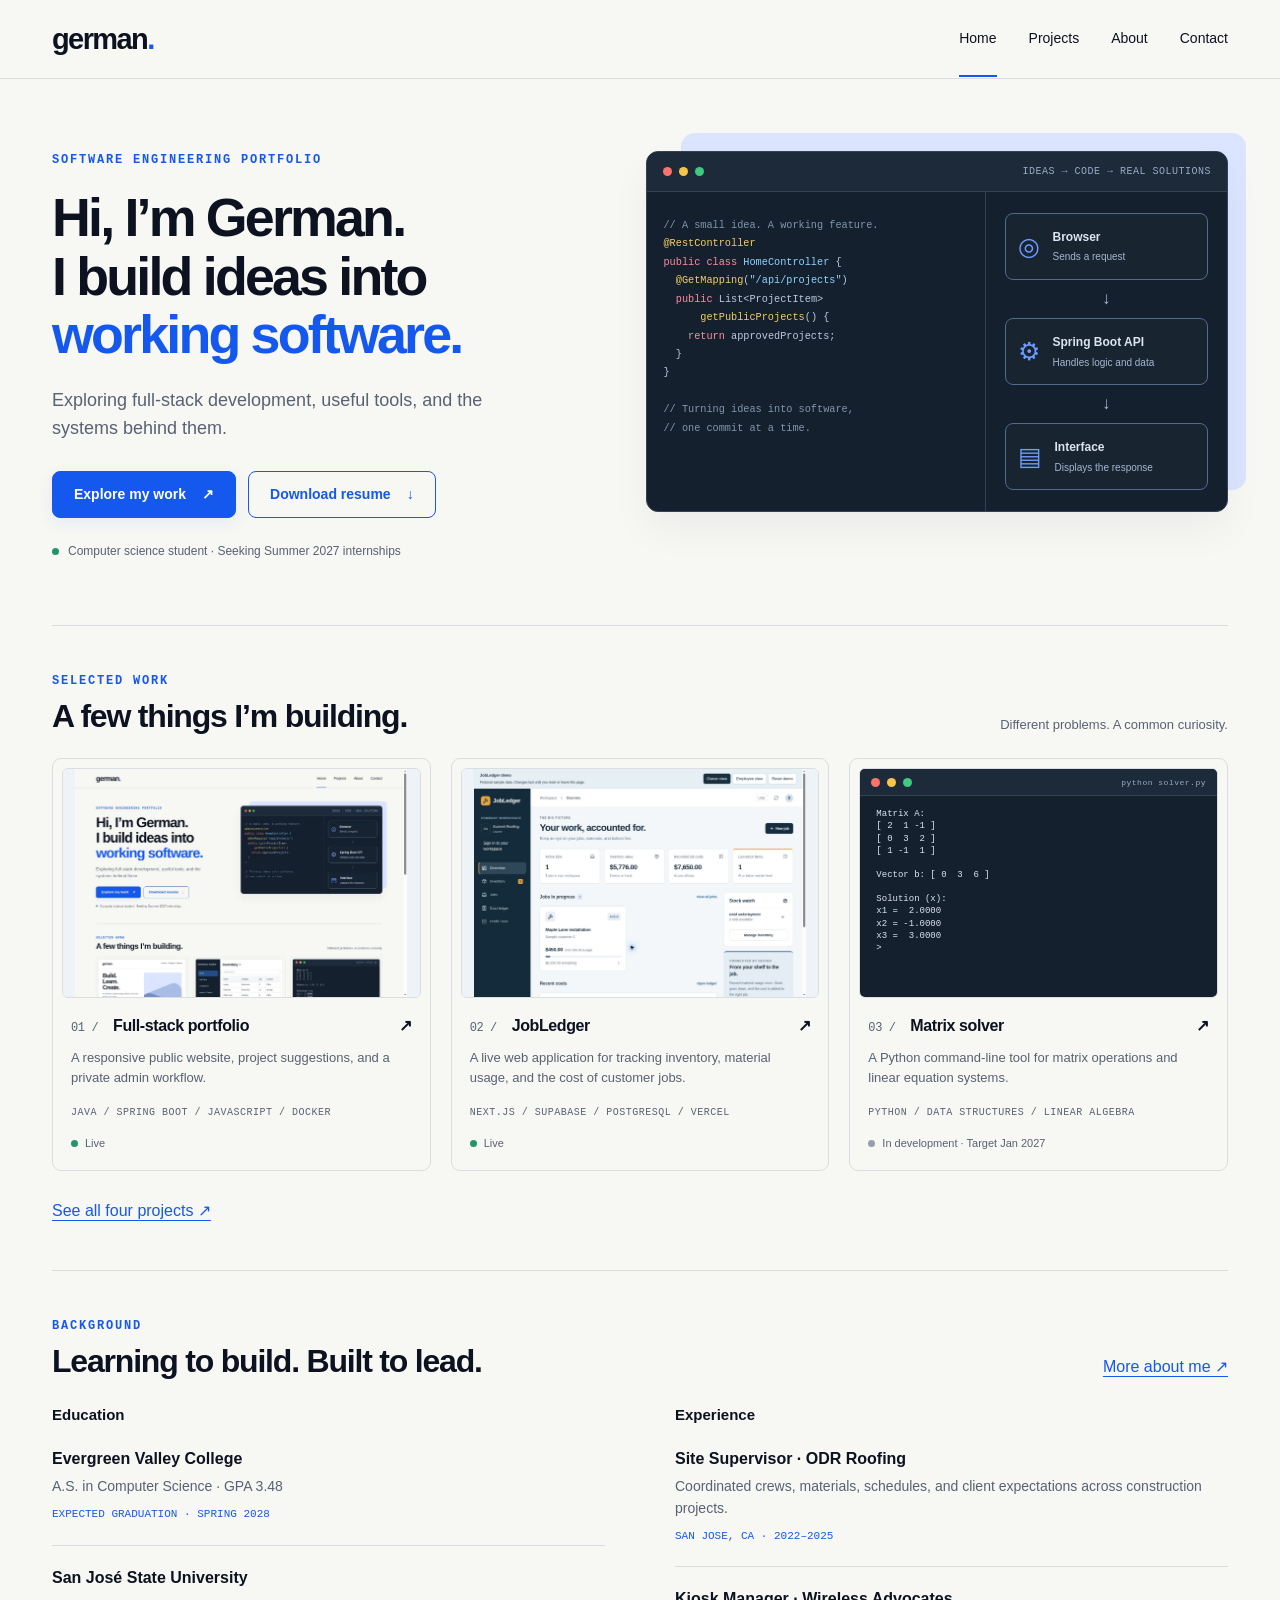
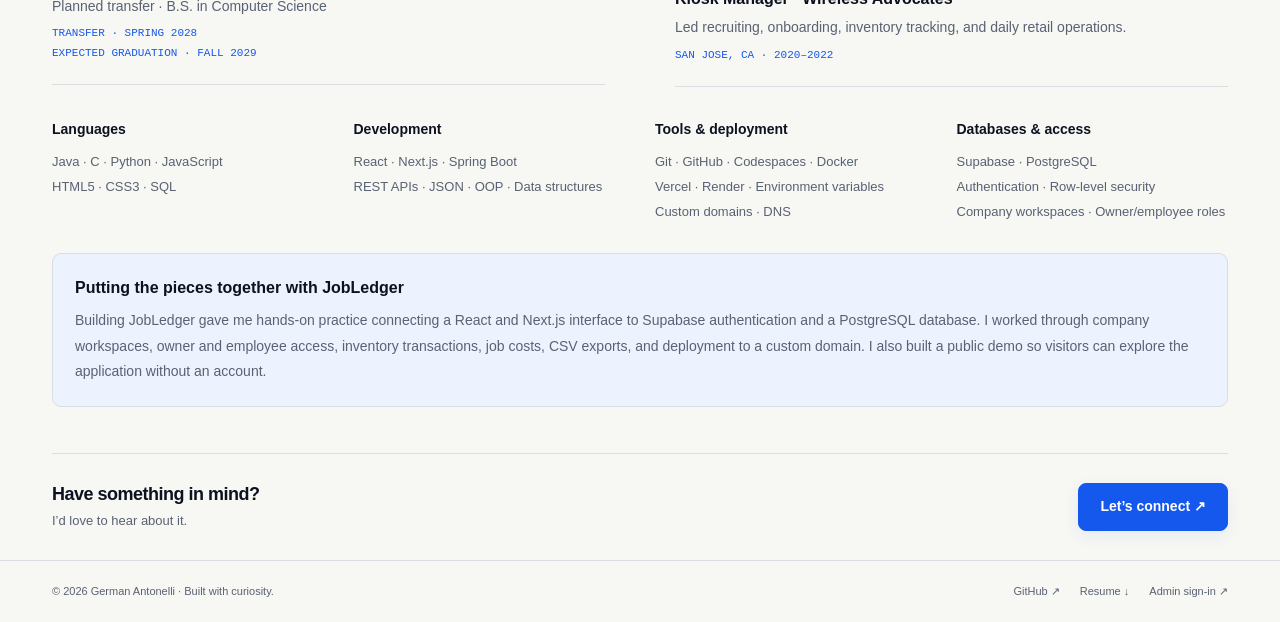
==== commit 92430f0b: "Add real project screenshots and update JobLedger skills" ====
--- a/index.html
+++ b/index.html
@@ -6,7 +6,7 @@
     <meta name="description" content="German Antonelli — computer science student building web applications and practical software tools. Explore projects, experience, and education.">
     <meta name="theme-color" content="#f7f7f3">
     <title>German Antonelli | Software Engineering Portfolio</title>
-    <link rel="stylesheet" href="./styles.css?v=20261003">
+    <link rel="stylesheet" href="./styles.css?v=20261004-screenshots">
   </head>
   <body>
     <a href="#main" class="skip">Skip to content</a>
@@ -161,15 +161,15 @@
               <p>
                 Java · C · Python · JavaScript
                 <br>
-                HTML5 · CSS3
+                HTML5 · CSS3 · SQL
               </p>
             </div>
             <div>
               <h3>Development</h3>
               <p>
-                Spring Boot · REST APIs · JSON
-                <br>
-                OOP · Data structures · File I/O
+                React · Next.js · Spring Boot
+                <br>
+                REST APIs · JSON · OOP · Data structures
               </p>
             </div>
             <div>
@@ -177,9 +177,25 @@
               <p>
                 Git · GitHub · Codespaces · Docker
                 <br>
-                Vercel · Render · curl
-              </p>
-            </div>
+                Vercel · Render · Environment variables
+                <br>
+                Custom domains · DNS
+              </p>
+            </div>
+            <div>
+              <h3>Databases &amp; access</h3>
+              <p>
+                Supabase · PostgreSQL
+                <br>
+                Authentication · Row-level security
+                <br>
+                Company workspaces · Owner/employee roles
+              </p>
+            </div>
+          </div>
+          <div class="project-learning">
+            <h3>Putting the pieces together with JobLedger</h3>
+            <p>Building JobLedger gave me hands-on practice connecting a React and Next.js interface to Supabase authentication and a PostgreSQL database. I worked through company workspaces, owner and employee access, inventory transactions, job costs, CSV exports, and deployment to a custom domain. I also built a public demo so visitors can explore the application without an account.</p>
           </div>
         </section>
       </section>
@@ -190,7 +206,7 @@
             Built to solve.
             <span class="blue">Made to learn.</span>
           </h1>
-          <p>A closer look at the projects I’m building and the thinking behind them. Open a project to explore its details and interactive preview.</p>
+          <p>A closer look at the projects I’m building and the thinking behind them. Open a project to see its details, real application screenshots, and live demo links. The matrix and resource projects include interactive concept previews.</p>
         </div>
         <div class="project-list" id="project-list"></div>
       </section>
@@ -212,7 +228,7 @@
             </div>
             <div class="entry">
               <strong>Learning through real projects</strong>
-              <p>My portfolio connects a static frontend to a Spring Boot API. Working through routing, cross-origin requests, deployment, and admin authentication gave me a clearer understanding of how the pieces fit together.</p>
+              <p>My portfolio connects a static frontend to a Spring Boot API. With JobLedger, I expanded into React, Next.js, Supabase authentication, and PostgreSQL, connecting inventory and job costs in company workspaces. Building a public demo also taught me how to make the application accessible to visitors while keeping saved workspace data behind sign-in.</p>
             </div>
           </div>
           <div>
@@ -298,6 +314,6 @@
         .
       </p>
     </noscript>
-    <script src="./script.js?v=20261003" defer></script>
+    <script src="./script.js?v=20261004-screenshots" defer></script>
   </body>
-</html>+</html>
--- a/styles.css
+++ b/styles.css
@@ -1701,4 +1701,165 @@
   .mini-table th {
     padding: 4px;
   }
-}+}
+
+/* Inventory categories and three-variable matrix previews. */
+.terminal pre {
+  font-size: 9px;
+  line-height: 1.35;
+  padding: 12px 16px;
+}
+
+.mini-table {
+  width: 100%;
+  font-size: 7px;
+  table-layout: auto;
+}
+
+.mini-table th,
+.mini-table td {
+  padding: 5px 3px;
+}
+
+.mini-table th {
+  white-space: nowrap;
+}
+
+.inventory-table {
+  min-width: 480px;
+}
+
+.add-form {
+  grid-template-columns: minmax(0, 1fr) minmax(0, 1fr);
+}
+
+.add-form > * {
+  min-width: 0;
+}
+
+.add-form button {
+  grid-column: 1 / -1;
+}
+
+.matrix-inputs {
+  grid-template-columns: minmax(0, 3fr) minmax(0, 1fr);
+  align-items: start;
+  gap: 16px;
+}
+
+.matrix-block {
+  min-width: 0;
+}
+
+.matrix-label {
+  font-size: 12px;
+  font-weight: 600;
+  margin-bottom: 8px;
+}
+
+.matrix-grid {
+  grid-template-columns: repeat(3, minmax(0, 1fr));
+  gap: 8px;
+}
+
+.matrix-vector {
+  gap: 8px;
+}
+
+.matrix-inputs input {
+  width: 100%;
+  min-width: 0;
+  padding: 10px 4px;
+  text-align: center;
+}
+
+@media (max-width: 650px) {
+  .add-form {
+    grid-template-columns: 1fr;
+  }
+
+  .matrix-inputs {
+    gap: 10px;
+  }
+
+  .matrix-grid,
+  .matrix-vector {
+    gap: 5px;
+  }
+
+  .mini-table {
+    font-size: 7px;
+  }
+
+  .terminal pre {
+    font-size: 9px;
+    line-height: 1.35;
+  }
+}
+
+/* Real application screenshots preserve their proportions at every size. */
+.application-screenshot {
+  display: block;
+  width: 100%;
+  height: 100%;
+  object-fit: contain;
+  object-position: center;
+  background: #eef3f7;
+}
+
+.application-preview-link {
+  display: block;
+}
+
+.application-detail-screenshot {
+  display: block;
+  width: 100%;
+  height: auto;
+}
+
+.application-preview-actions {
+  padding: 20px;
+  border-top: 1px solid var(--line);
+}
+
+.application-preview-actions p {
+  margin: 12px 0 0;
+  font-size: 13px;
+  color: var(--muted);
+}
+
+.skill-groups {
+  grid-template-columns: repeat(4, minmax(0, 1fr));
+}
+
+.project-learning {
+  margin-top: 28px;
+  padding: 22px;
+  border: 1px solid var(--line);
+  border-radius: 9px;
+  background: #edf2ff;
+}
+
+.project-learning h3 {
+  margin: 0 0 8px;
+  font-size: 16px;
+}
+
+.project-learning p {
+  margin: 0;
+  color: var(--muted);
+  font-size: 14px;
+  line-height: 1.8;
+}
+
+@media (max-width: 1000px) {
+  .skill-groups {
+    grid-template-columns: repeat(2, minmax(0, 1fr));
+  }
+}
+
+@media (max-width: 650px) {
+  .skill-groups {
+    grid-template-columns: 1fr;
+  }
+}
